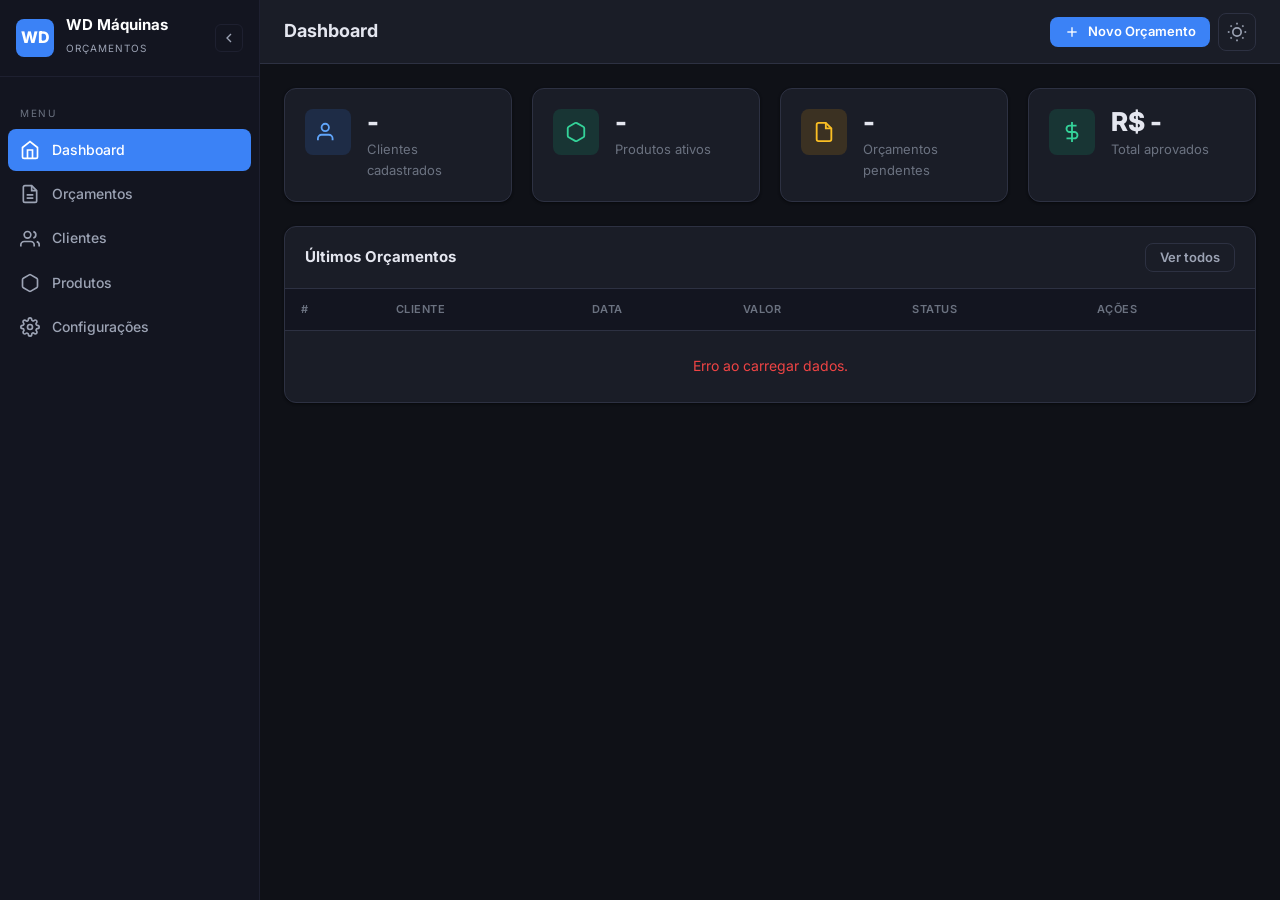
==== index.html @ d7f1d6d6 "Update index.html" ====
<!DOCTYPE html>
<html lang="pt-BR">
<head>
    <meta charset="UTF-8">
    <meta name="viewport" content="width=device-width, initial-scale=1.0">
    <title>WD Máquinas - Sistema de Orçamentos</title>
    <link rel="preconnect" href="https://fonts.googleapis.com">
    <link href="https://fonts.googleapis.com/css2?family=Inter:wght@400;500;600;700;800&display=swap" rel="stylesheet">
    <link rel="stylesheet" href="css/style.css">
</head>
<body>
    <div class="app-layout">
        <!-- Overlay mobile -->
        <div class="sidebar-overlay" id="sidebarOverlay"></div>

        <!-- Sidebar -->
        <aside class="sidebar" id="sidebar">
            <div class="sidebar-header">
                <div class="sidebar-logo">
                    <div class="sidebar-logo-icon">WD</div>
                    <div class="sidebar-logo-text">
                        <h1>WD Máquinas</h1>
                        <span>Orçamentos</span>
                    </div>
                </div>
                <button class="sidebar-toggle" id="sidebarCollapse" title="Recolher menu">
                    <svg viewBox="0 0 24 24" fill="none" stroke="currentColor" stroke-width="2"><polyline points="15 18 9 12 15 6"/></svg>
                </button>
            </div>
            <nav class="sidebar-nav">
                <div class="sidebar-nav-label">Menu</div>
                <a href="index.html" class="sidebar-link active" title="Dashboard">
                    <svg viewBox="0 0 24 24" fill="none" stroke="currentColor" stroke-width="2"><path d="M3 9l9-7 9 7v11a2 2 0 0 1-2 2H5a2 2 0 0 1-2-2z"/><polyline points="9 22 9 12 15 12 15 22"/></svg>
                    <span class="sidebar-link-text">Dashboard</span>
                </a>
                <a href="orcamentos.html" class="sidebar-link" title="Orçamentos">
                    <svg viewBox="0 0 24 24" fill="none" stroke="currentColor" stroke-width="2"><path d="M14 2H6a2 2 0 0 0-2 2v16a2 2 0 0 0 2 2h12a2 2 0 0 0 2-2V8z"/><polyline points="14 2 14 8 20 8"/><line x1="16" y1="13" x2="8" y2="13"/><line x1="16" y1="17" x2="8" y2="17"/></svg>
                    <span class="sidebar-link-text">Orçamentos</span>
                </a>
                <a href="clientes.html" class="sidebar-link" title="Clientes">
                    <svg viewBox="0 0 24 24" fill="none" stroke="currentColor" stroke-width="2"><path d="M17 21v-2a4 4 0 0 0-4-4H5a4 4 0 0 0-4 4v2"/><circle cx="9" cy="7" r="4"/><path d="M23 21v-2a4 4 0 0 0-3-3.87"/><path d="M16 3.13a4 4 0 0 1 0 7.75"/></svg>
                    <span class="sidebar-link-text">Clientes</span>
                </a>
                <a href="produtos.html" class="sidebar-link" title="Produtos">
                    <svg viewBox="0 0 24 24" fill="none" stroke="currentColor" stroke-width="2"><path d="M21 16V8a2 2 0 0 0-1-1.73l-7-4a2 2 0 0 0-2 0l-7 4A2 2 0 0 0 3 8v8a2 2 0 0 0 1 1.73l7 4a2 2 0 0 0 2 0l7-4A2 2 0 0 0 21 16z"/></svg>
                    <span class="sidebar-link-text">Produtos</span>
                </a>
                <a href="configuracoes.html" class="sidebar-link" title="Configurações">
                    <svg viewBox="0 0 24 24" fill="none" stroke="currentColor" stroke-width="2"><circle cx="12" cy="12" r="3"/><path d="M19.4 15a1.65 1.65 0 0 0 .33 1.82l.06.06a2 2 0 0 1 0 2.83 2 2 0 0 1-2.83 0l-.06-.06a1.65 1.65 0 0 0-1.82-.33 1.65 1.65 0 0 0-1 1.51V21a2 2 0 0 1-2 2 2 2 0 0 1-2-2v-.09A1.65 1.65 0 0 0 9 19.4a1.65 1.65 0 0 0-1.82.33l-.06.06a2 2 0 0 1-2.83 0 2 2 0 0 1 0-2.83l.06-.06A1.65 1.65 0 0 0 4.68 15a1.65 1.65 0 0 0-1.51-1H3a2 2 0 0 1-2-2 2 2 0 0 1 2-2h.09A1.65 1.65 0 0 0 4.6 9a1.65 1.65 0 0 0-.33-1.82l-.06-.06a2 2 0 0 1 0-2.83 2 2 0 0 1 2.83 0l.06.06A1.65 1.65 0 0 0 9 4.68a1.65 1.65 0 0 0 1-1.51V3a2 2 0 0 1 2-2 2 2 0 0 1 2 2v.09a1.65 1.65 0 0 0 1 1.51 1.65 1.65 0 0 0 1.82-.33l.06-.06a2 2 0 0 1 2.83 0 2 2 0 0 1 0 2.83l-.06.06a1.65 1.65 0 0 0-.33 1.82V9a1.65 1.65 0 0 0 1.51 1H21a2 2 0 0 1 2 2 2 2 0 0 1-2 2h-.09a1.65 1.65 0 0 0-1.51 1z"/></svg>
                    <span class="sidebar-link-text">Configurações</span>
                </a>
            </nav>
        </aside>

        <!-- Main -->
        <main class="main-content">
            <header class="main-header">
                <div class="header-left">
                    <button class="menu-toggle" id="menuToggle">
                        <svg viewBox="0 0 24 24" fill="none" stroke="currentColor" stroke-width="2"><line x1="3" y1="12" x2="21" y2="12"/><line x1="3" y1="6" x2="21" y2="6"/><line x1="3" y1="18" x2="21" y2="18"/></svg>
                    </button>
                    <h2>Dashboard</h2>
                </div>
                <div class="header-right">
                    <a href="orcamentos.html?novo=1" class="btn btn-primary btn-sm">
                        <svg viewBox="0 0 24 24" fill="none" stroke="currentColor" stroke-width="2"><line x1="12" y1="5" x2="12" y2="19"/><line x1="5" y1="12" x2="19" y2="12"/></svg>
                        Novo Orçamento
                    </a>
                    <button class="theme-toggle" id="themeToggle" onclick="toggleTheme()" title="Alternar Tema">
                        <svg viewBox="0 0 24 24" fill="none" stroke="currentColor" stroke-width="2"><circle cx="12" cy="12" r="5"/></svg>
                    </button>
                </div>
            </header>

            <div class="page-content">
                <!-- Stats Cards -->
                <div class="stats-grid">
                    <div class="stat-card">
                        <div class="stat-icon blue">
                            <svg viewBox="0 0 24 24" fill="none" stroke="currentColor" stroke-width="2"><path d="M17 21v-2a4 4 0 0 0-4-4H5a4 4 0 0 0-4 4v2"/><circle cx="9" cy="7" r="4"/></svg>
                        </div>
                        <div class="stat-info">
                            <h3 id="statClientes">-</h3>
                            <p>Clientes cadastrados</p>
                        </div>
                    </div>
                    <div class="stat-card">
                        <div class="stat-icon green">
                            <svg viewBox="0 0 24 24" fill="none" stroke="currentColor" stroke-width="2"><path d="M21 16V8a2 2 0 0 0-1-1.73l-7-4a2 2 0 0 0-2 0l-7 4A2 2 0 0 0 3 8v8a2 2 0 0 0 1 1.73l7 4a2 2 0 0 0 2 0l7-4A2 2 0 0 0 21 16z"/></svg>
                        </div>
                        <div class="stat-info">
                            <h3 id="statProdutos">-</h3>
                            <p>Produtos ativos</p>
                        </div>
                    </div>
                    <div class="stat-card">
                        <div class="stat-icon yellow">
                            <svg viewBox="0 0 24 24" fill="none" stroke="currentColor" stroke-width="2"><path d="M14 2H6a2 2 0 0 0-2 2v16a2 2 0 0 0 2 2h12a2 2 0 0 0 2-2V8z"/><polyline points="14 2 14 8 20 8"/></svg>
                        </div>
                        <div class="stat-info">
                            <h3 id="statOrcamentos">-</h3>
                            <p>Orçamentos pendentes</p>
                        </div>
                    </div>
                    <div class="stat-card">
                        <div class="stat-icon green">
                            <svg viewBox="0 0 24 24" fill="none" stroke="currentColor" stroke-width="2"><line x1="12" y1="1" x2="12" y2="23"/><path d="M17 5H9.5a3.5 3.5 0 0 0 0 7h5a3.5 3.5 0 0 1 0 7H6"/></svg>
                        </div>
                        <div class="stat-info">
                            <h3 id="statValor">R$ -</h3>
                            <p>Total aprovados</p>
                        </div>
                    </div>
                </div>

                <!-- Últimos orçamentos -->
                <div class="card">
                    <div class="card-header">
                        <h3>Últimos Orçamentos</h3>
                        <a href="orcamentos.html" class="btn btn-outline btn-sm">Ver todos</a>
                    </div>
                    <div class="card-body-no-pad">
                        <div class="table-wrapper">
                            <table class="data-table">
                                <thead>
                                    <tr>
                                        <th>#</th>
                                        <th>Cliente</th>
                                        <th>Data</th>
                                        <th>Valor</th>
                                        <th>Status</th>
                                        <th>Ações</th>
                                    </tr>
                                </thead>
                                <tbody id="tbodyUltimos">
                                    <tr><td colspan="6"><div class="spinner"></div></td></tr>
                                </tbody>
                            </table>
                        </div>
                    </div>
                </div>
            </div>
        </main>
    </div>

    <!-- Toast container -->
    <div class="toast-container" id="toastContainer"></div>

    <script src="js/app.js"></script>
    <script>
        document.addEventListener('DOMContentLoaded', async () => {
            try {
                const dashData = await apiGet('/api/dashboard');
                if (dashData.success) {
                    const d = dashData.data;
                    document.getElementById('statClientes').textContent = d.total_clientes;
                    document.getElementById('statProdutos').textContent = d.total_produtos;
                    document.getElementById('statOrcamentos').textContent = d.orcamentos_pendentes;
                    document.getElementById('statValor').textContent = formatCurrency(d.valor_total_aprovados);
                }
            } catch (e) {
                console.error('Erro ao carregar dashboard:', e);
            }

            try {
                const orcData = await apiGet('/api/orcamentos?limit=10');
                const tbody = document.getElementById('tbodyUltimos');

                if (orcData.success && orcData.data.length > 0) {
                    tbody.innerHTML = orcData.data.map(orc => `
                        <tr>
                            <td><strong>#${orc.numero_orcamento || '-'}</strong></td>
                            <td>${orc.clientes ? escapeHtml(orc.clientes.nome) : '-'}${orc.clientes && orc.clientes.empresa ? ` <span style="color:var(--text-muted)">- ${escapeHtml(orc.clientes.empresa)}</span>` : ''}</td>
                            <td>${formatDate(orc.data_emissao)}</td>
                            <td><strong>${formatCurrency(orc.valor_total)}</strong></td>
                            <td><span class="badge badge-${orc.status}">${capitalizeFirst(orc.status)}</span></td>
                            <td>
                                <a href="preview.html?id=${orc.id}" class="btn-icon view" title="Visualizar">
                                    <svg width="18" height="18" viewBox="0 0 24 24" fill="none" stroke="currentColor" stroke-width="2"><path d="M1 12s4-8 11-8 11 8 11 8-4 8-11 8-11-8-11-8z"/><circle cx="12" cy="12" r="3"/></svg>
                                </a>
                            </td>
                        </tr>
                    `).join('');
                } else {
                    tbody.innerHTML = `
                        <tr><td colspan="6">
                            <div class="empty-state">
                                <svg viewBox="0 0 24 24" fill="none" stroke="currentColor" stroke-width="1.5"><path d="M14 2H6a2 2 0 0 0-2 2v16a2 2 0 0 0 2 2h12a2 2 0 0 0 2-2V8z"/><polyline points="14 2 14 8 20 8"/></svg>
                                <h4>Nenhum orçamento ainda</h4>
                                <p>Crie seu primeiro orçamento para começar</p>
                                <a href="orcamentos.html?novo=1" class="btn btn-primary btn-sm">Criar Orçamento</a>
                            </div>
                        </td></tr>`;
                }
            } catch (e) {
                console.error('Erro ao carregar orçamentos:', e);
                document.getElementById('tbodyUltimos').innerHTML = `<tr><td colspan="6" style="text-align:center;padding:24px;color:var(--danger)">Erro ao carregar dados.</td></tr>`;
            }
        });
    </script>
</body>
</html>
---- css/style.css ----
/* ============================================================
   Sistema de Orçamentos WD Máquinas
   CSS Completo - Dark Mode + Sidebar Recolhível + Responsivo
   ============================================================ */

/* ============================================================
   CSS Variables - LIGHT THEME
   ============================================================ */
:root {
    --primary: #3b82f6;
    --primary-dark: #2563eb;
    --primary-light: #1e3a5f;
    --secondary: #f59e0b;
    --secondary-dark: #d97706;
    --success: #10b981;
    --success-light: #065f46;
    --danger: #ef4444;
    --danger-light: #7f1d1d;
    --warning: #f59e0b;
    --warning-light: #78350f;
    --info: #3b82f6;
    --info-light: #1e3a5f;

    /* Backgrounds & Surfaces */
    --bg-body: #0f1117;
    --bg-surface: #1a1d27;
    --bg-surface-hover: #22252f;
    --bg-elevated: #242731;
    --bg-input: #1a1d27;

    /* Borders */
    --border-color: #2d3142;
    --border-light: #363a4e;

    /* Text */
    --text-primary: #e4e6ef;
    --text-secondary: #9ca3b4;
    --text-muted: #6b7280;
    --text-inverse: #0f1117;

    /* Sidebar */
    --sidebar-bg: #131520;
    --sidebar-border: #1e2030;
    --sidebar-text: #9ca3b4;
    --sidebar-text-hover: #e4e6ef;
    --sidebar-active-bg: var(--primary);
    --sidebar-active-text: #ffffff;

    /* Header */
    --header-bg: #1a1d27;
    --header-border: #2d3142;

    /* Cards */
    --card-bg: #1a1d27;
    --card-shadow: 0 1px 3px rgba(0,0,0,0.3), 0 1px 2px rgba(0,0,0,0.2);
    --card-shadow-hover: 0 4px 12px rgba(0,0,0,0.4);

    /* Badge backgrounds (dark mode) */
    --badge-pendente-bg: rgba(245,158,11,0.15);
    --badge-pendente-text: #fbbf24;
    --badge-aprovado-bg: rgba(16,185,129,0.15);
    --badge-aprovado-text: #34d399;
    --badge-recusado-bg: rgba(239,68,68,0.15);
    --badge-recusado-text: #f87171;
    --badge-expirado-bg: rgba(107,114,128,0.15);
    --badge-expirado-text: #9ca3af;

    /* Stat icons */
    --stat-blue-bg: rgba(59,130,246,0.15);
    --stat-blue-text: #60a5fa;
    --stat-green-bg: rgba(16,185,129,0.15);
    --stat-green-text: #34d399;
    --stat-yellow-bg: rgba(245,158,11,0.15);
    --stat-yellow-text: #fbbf24;
    --stat-red-bg: rgba(239,68,68,0.15);
    --stat-red-text: #f87171;

    /* Toast */
    --toast-shadow: 0 10px 25px rgba(0,0,0,0.5);

    /* Modal */
    --modal-overlay: rgba(0,0,0,0.7);
    --modal-bg: #1a1d27;

    /* Table */
    --table-header-bg: #131520;
    --table-row-hover: #22252f;
    --table-border: #2d3142;

    /* Misc */
    --white: #ffffff;
    --radius: 8px;
    --radius-lg: 12px;
    --sidebar-width: 260px;
    --sidebar-collapsed-width: 72px;
    --header-height: 64px;
    --transition: all 0.25s ease;
    --transition-sidebar: all 0.3s cubic-bezier(0.4, 0, 0.2, 1);
}

/* ============================================================
   LIGHT THEME
   ============================================================ */
[data-theme="light"] {
    --bg-body: #f3f4f6;
    --bg-surface: #ffffff;
    --bg-surface-hover: #f9fafb;
    --bg-elevated: #ffffff;
    --bg-input: #ffffff;

    --border-color: #e5e7eb;
    --border-light: #f3f4f6;

    --text-primary: #111827;
    --text-secondary: #4b5563;
    --text-muted: #9ca3af;
    --text-inverse: #ffffff;

    --sidebar-bg: #111827;
    --sidebar-border: rgba(255,255,255,0.1);
    --sidebar-text: #9ca3af;
    --sidebar-text-hover: #ffffff;

    --header-bg: #ffffff;
    --header-border: #e5e7eb;

    --card-bg: #ffffff;
    --card-shadow: 0 1px 3px rgba(0,0,0,0.1), 0 1px 2px rgba(0,0,0,0.06);
    --card-shadow-hover: 0 4px 6px rgba(0,0,0,0.1);

    --badge-pendente-bg: #fef3c7;
    --badge-pendente-text: #d97706;
    --badge-aprovado-bg: #d1fae5;
    --badge-aprovado-text: #059669;
    --badge-recusado-bg: #fee2e2;
    --badge-recusado-text: #dc2626;
    --badge-expirado-bg: #e5e7eb;
    --badge-expirado-text: #4b5563;

    --stat-blue-bg: #dbeafe;
    --stat-blue-text: #3b82f6;
    --stat-green-bg: #d1fae5;
    --stat-green-text: #10b981;
    --stat-yellow-bg: #fef3c7;
    --stat-yellow-text: #f59e0b;
    --stat-red-bg: #fee2e2;
    --stat-red-text: #ef4444;

    --toast-shadow: 0 10px 15px rgba(0,0,0,0.1);
    --modal-overlay: rgba(0,0,0,0.5);
    --modal-bg: #ffffff;

    --table-header-bg: #f9fafb;
    --table-row-hover: #f9fafb;
    --table-border: #e5e7eb;
}

/* ============================================================
   Reset & Base
   ============================================================ */
*, *::before, *::after {
    margin: 0;
    padding: 0;
    box-sizing: border-box;
}

html {
    font-size: 16px;
    scroll-behavior: smooth;
}

body {
    font-family: 'Inter', -apple-system, BlinkMacSystemFont, 'Segoe UI', Roboto, sans-serif;
    background: var(--bg-body);
    color: var(--text-primary);
    line-height: 1.6;
    min-height: 100vh;
}

a { text-decoration: none; color: inherit; }
img { max-width: 100%; height: auto; }

/* ============================================================
   Layout: Sidebar + Main
   ============================================================ */
.app-layout {
    display: flex;
    min-height: 100vh;
}

/* ============================================================
   Sidebar - Collapsible
   ============================================================ */
.sidebar {
    width: var(--sidebar-width);
    background: var(--sidebar-bg);
    color: var(--white);
    position: fixed;
    top: 0;
    left: 0;
    bottom: 0;
    z-index: 100;
    display: flex;
    flex-direction: column;
    transition: var(--transition-sidebar);
    overflow: hidden;
    border-right: 1px solid var(--sidebar-border);
}

/* Sidebar Collapsed */
.sidebar.collapsed {
    width: var(--sidebar-collapsed-width);
}

.sidebar-header {
    padding: 16px;
    border-bottom: 1px solid var(--sidebar-border);
    display: flex;
    align-items: center;
    justify-content: space-between;
    min-height: 64px;
}

.sidebar-logo {
    display: flex;
    align-items: center;
    gap: 12px;
    overflow: hidden;
    flex: 1;
    min-width: 0;
}

.sidebar-logo-icon {
    width: 38px;
    height: 38px;
    background: var(--primary);
    border-radius: var(--radius);
    display: flex;
    align-items: center;
    justify-content: center;
    font-weight: 800;
    font-size: 16px;
    color: var(--white);
    flex-shrink: 0;
}

.sidebar-logo-text {
    overflow: hidden;
    white-space: nowrap;
    transition: var(--transition-sidebar);
}

.sidebar.collapsed .sidebar-logo-text {
    width: 0;
    opacity: 0;
}

.sidebar-logo-text h1 {
    font-size: 15px;
    font-weight: 700;
    line-height: 1.2;
    color: var(--white);
}

.sidebar-logo-text span {
    font-size: 10px;
    color: var(--sidebar-text);
    text-transform: uppercase;
    letter-spacing: 1px;
}

/* Sidebar Toggle Button */
.sidebar-toggle {
    width: 28px;
    height: 28px;
    border-radius: 6px;
    border: 1px solid var(--sidebar-border);
    background: transparent;
    color: var(--sidebar-text);
    cursor: pointer;
    display: flex;
    align-items: center;
    justify-content: center;
    transition: var(--transition);
    flex-shrink: 0;
}

.sidebar-toggle:hover {
    background: rgba(255,255,255,0.1);
    color: var(--white);
}

.sidebar-toggle svg {
    width: 16px;
    height: 16px;
    transition: transform 0.3s ease;
}

.sidebar.collapsed .sidebar-toggle svg {
    transform: rotate(180deg);
}

.sidebar-nav {
    flex: 1;
    padding: 12px 8px;
    overflow-y: auto;
    overflow-x: hidden;
}

.sidebar-nav-label {
    font-size: 10px;
    text-transform: uppercase;
    letter-spacing: 1.5px;
    color: var(--text-muted);
    padding: 8px 12px;
    margin-top: 8px;
    white-space: nowrap;
    overflow: hidden;
    transition: var(--transition-sidebar);
}

.sidebar.collapsed .sidebar-nav-label {
    opacity: 0;
    height: 0;
    padding: 0;
    margin: 0;
}

.sidebar-link {
    display: flex;
    align-items: center;
    gap: 12px;
    padding: 10px 12px;
    border-radius: var(--radius);
    color: var(--sidebar-text);
    font-size: 14px;
    font-weight: 500;
    transition: var(--transition);
    cursor: pointer;
    margin-bottom: 2px;
    white-space: nowrap;
    overflow: hidden;
    position: relative;
}

.sidebar-link:hover {
    background: rgba(255,255,255,0.08);
    color: var(--sidebar-text-hover);
}

.sidebar-link.active {
    background: var(--sidebar-active-bg);
    color: var(--sidebar-active-text);
}

.sidebar-link svg {
    width: 20px;
    height: 20px;
    flex-shrink: 0;
}

.sidebar-link-text {
    transition: var(--transition-sidebar);
    overflow: hidden;
}

.sidebar.collapsed .sidebar-link-text {
    width: 0;
    opacity: 0;
}

.sidebar.collapsed .sidebar-link {
    justify-content: center;
    padding: 10px;
}

/* Tooltip on collapsed sidebar */
.sidebar.collapsed .sidebar-link[title]:hover::after {
    content: attr(title);
    position: absolute;
    left: calc(var(--sidebar-collapsed-width) + 8px);
    top: 50%;
    transform: translateY(-50%);
    background: var(--bg-elevated);
    color: var(--text-primary);
    padding: 6px 12px;
    border-radius: 6px;
    font-size: 13px;
    white-space: nowrap;
    box-shadow: 0 4px 12px rgba(0,0,0,0.3);
    z-index: 200;
    border: 1px solid var(--border-color);
}

/* ============================================================
   Main Content
   ============================================================ */
.main-content {
    flex: 1;
    margin-left: var(--sidebar-width);
    min-height: 100vh;
    display: flex;
    flex-direction: column;
    transition: var(--transition-sidebar);
}

.sidebar.collapsed ~ .main-content,
body.sidebar-collapsed .main-content {
    margin-left: var(--sidebar-collapsed-width);
}

/* ============================================================
   Header
   ============================================================ */
.main-header {
    height: var(--header-height);
    background: var(--header-bg);
    border-bottom: 1px solid var(--header-border);
    display: flex;
    align-items: center;
    justify-content: space-between;
    padding: 0 24px;
    position: sticky;
    top: 0;
    z-index: 50;
}

.header-left {
    display: flex;
    align-items: center;
    gap: 16px;
}

.header-left h2 {
    font-size: 18px;
    font-weight: 700;
    color: var(--text-primary);
}

.header-right {
    display: flex;
    align-items: center;
    gap: 8px;
}

/* Theme Toggle */
.theme-toggle {
    width: 38px;
    height: 38px;
    border-radius: var(--radius);
    border: 1px solid var(--border-color);
    background: transparent;
    color: var(--text-secondary);
    cursor: pointer;
    display: flex;
    align-items: center;
    justify-content: center;
    transition: var(--transition);
}

.theme-toggle:hover {
    background: var(--bg-surface-hover);
    color: var(--text-primary);
}

.theme-toggle svg {
    width: 20px;
    height: 20px;
}

/* Mobile menu toggle */
.menu-toggle {
    display: none;
    background: none;
    border: none;
    color: var(--text-secondary);
    cursor: pointer;
    padding: 8px;
    border-radius: var(--radius);
}

.menu-toggle:hover { background: var(--bg-surface-hover); }
.menu-toggle svg { width: 24px; height: 24px; }

/* ============================================================
   Page Content
   ============================================================ */
.page-content {
    flex: 1;
    padding: 24px;
}

/* ============================================================
   Stats / Dashboard Cards
   ============================================================ */
.stats-grid {
    display: grid;
    grid-template-columns: repeat(auto-fit, minmax(220px, 1fr));
    gap: 20px;
    margin-bottom: 24px;
}

.stat-card {
    background: var(--card-bg);
    border-radius: var(--radius-lg);
    padding: 20px;
    box-shadow: var(--card-shadow);
    display: flex;
    align-items: flex-start;
    gap: 16px;
    transition: var(--transition);
    border: 1px solid var(--border-color);
}

.stat-card:hover {
    box-shadow: var(--card-shadow-hover);
    transform: translateY(-2px);
}

.stat-icon {
    width: 46px;
    height: 46px;
    border-radius: var(--radius);
    display: flex;
    align-items: center;
    justify-content: center;
    flex-shrink: 0;
}

.stat-icon svg { width: 22px; height: 22px; }

.stat-icon.blue { background: var(--stat-blue-bg); color: var(--stat-blue-text); }
.stat-icon.green { background: var(--stat-green-bg); color: var(--stat-green-text); }
.stat-icon.yellow { background: var(--stat-yellow-bg); color: var(--stat-yellow-text); }
.stat-icon.red { background: var(--stat-red-bg); color: var(--stat-red-text); }

.stat-info h3 {
    font-size: 26px;
    font-weight: 800;
    color: var(--text-primary);
    line-height: 1;
}

.stat-info p {
    font-size: 13px;
    color: var(--text-muted);
    margin-top: 4px;
}

/* ============================================================
   Card Component
   ============================================================ */
.card {
    background: var(--card-bg);
    border-radius: var(--radius-lg);
    box-shadow: var(--card-shadow);
    overflow: hidden;
    border: 1px solid var(--border-color);
}

.card-header {
    padding: 16px 20px;
    border-bottom: 1px solid var(--border-color);
    display: flex;
    align-items: center;
    justify-content: space-between;
    flex-wrap: wrap;
    gap: 12px;
}

.card-header h3 {
    font-size: 15px;
    font-weight: 700;
    color: var(--text-primary);
}

.card-body { padding: 20px; }
.card-body-no-pad { padding: 0; }

/* ============================================================
   Actions Bar
   ============================================================ */
.actions-bar {
    display: flex;
    align-items: center;
    justify-content: space-between;
    flex-wrap: wrap;
    gap: 12px;
    margin-bottom: 20px;
}

.search-box {
    position: relative;
    flex: 1;
    max-width: 400px;
}

.search-box input {
    width: 100%;
    padding: 10px 16px 10px 42px;
    border: 1px solid var(--border-color);
    border-radius: var(--radius);
    font-size: 14px;
    background: var(--bg-input);
    color: var(--text-primary);
    transition: var(--transition);
}

.search-box input:focus {
    outline: none;
    border-color: var(--primary);
    box-shadow: 0 0 0 3px rgba(59,130,246,0.2);
}

.search-box input::placeholder { color: var(--text-muted); }

.search-box svg {
    position: absolute;
    left: 14px;
    top: 50%;
    transform: translateY(-50%);
    width: 18px;
    height: 18px;
    color: var(--text-muted);
}

/* ============================================================
   Table
   ============================================================ */
.table-wrapper { overflow-x: auto; }

.data-table {
    width: 100%;
    border-collapse: collapse;
    font-size: 14px;
}

.data-table thead { background: var(--table-header-bg); }

.data-table th {
    padding: 12px 16px;
    text-align: left;
    font-weight: 600;
    font-size: 11px;
    text-transform: uppercase;
    letter-spacing: 0.5px;
    color: var(--text-muted);
    border-bottom: 1px solid var(--border-color);
    white-space: nowrap;
}

.data-table td {
    padding: 12px 16px;
    border-bottom: 1px solid var(--border-color);
    color: var(--text-secondary);
}

.data-table tbody tr { transition: var(--transition); }
.data-table tbody tr:hover { background: var(--table-row-hover); }
.data-table tbody tr:last-child td { border-bottom: none; }

/* ============================================================
   Buttons
   ============================================================ */
.btn {
    display: inline-flex;
    align-items: center;
    justify-content: center;
    gap: 8px;
    padding: 10px 20px;
    font-size: 14px;
    font-weight: 600;
    border: none;
    border-radius: var(--radius);
    cursor: pointer;
    transition: var(--transition);
    text-decoration: none;
    line-height: 1;
    white-space: nowrap;
}

.btn svg { width: 18px; height: 18px; }

.btn-primary { background: var(--primary); color: var(--white); }
.btn-primary:hover { background: var(--primary-dark); }

.btn-success { background: var(--success); color: var(--white); }
.btn-success:hover { background: #059669; }

.btn-danger { background: var(--danger); color: var(--white); }
.btn-danger:hover { background: #dc2626; }

.btn-warning { background: var(--warning); color: #000; }
.btn-warning:hover { background: #d97706; }

.btn-secondary {
    background: var(--bg-surface-hover);
    color: var(--text-secondary);
    border: 1px solid var(--border-color);
}
.btn-secondary:hover {
    background: var(--border-color);
    color: var(--text-primary);
}

.btn-outline {
    background: transparent;
    border: 1px solid var(--border-color);
    color: var(--text-secondary);
}
.btn-outline:hover {
    background: var(--bg-surface-hover);
    color: var(--text-primary);
}

.btn-sm { padding: 7px 14px; font-size: 13px; }
.btn-sm svg { width: 16px; height: 16px; }

.btn-icon {
    padding: 8px;
    border-radius: var(--radius);
    background: transparent;
    border: none;
    cursor: pointer;
    color: var(--text-muted);
    transition: var(--transition);
    display: inline-flex;
    align-items: center;
    justify-content: center;
}

.btn-icon:hover {
    background: var(--bg-surface-hover);
    color: var(--text-primary);
}

.btn-icon.edit:hover { color: var(--info); }
.btn-icon.delete:hover { color: var(--danger); }
.btn-icon.view:hover { color: var(--success); }

/* ============================================================
   Badges
   ============================================================ */
.badge {
    display: inline-flex;
    align-items: center;
    padding: 4px 10px;
    font-size: 12px;
    font-weight: 600;
    border-radius: 20px;
}

.badge-pendente { background: var(--badge-pendente-bg); color: var(--badge-pendente-text); }
.badge-aprovado { background: var(--badge-aprovado-bg); color: var(--badge-aprovado-text); }
.badge-recusado { background: var(--badge-recusado-bg); color: var(--badge-recusado-text); }
.badge-expirado { background: var(--badge-expirado-bg); color: var(--badge-expirado-text); }

/* ============================================================
   Forms
   ============================================================ */
.form-grid {
    display: grid;
    grid-template-columns: repeat(auto-fit, minmax(260px, 1fr));
    gap: 16px;
}

.form-group {
    display: flex;
    flex-direction: column;
    gap: 6px;
}

.form-group.full-width { grid-column: 1 / -1; }

.form-group label {
    font-size: 13px;
    font-weight: 600;
    color: var(--text-secondary);
}

.form-group label .required { color: var(--danger); margin-left: 2px; }

.form-group input,
.form-group select,
.form-group textarea {
    padding: 10px 14px;
    border: 1px solid var(--border-color);
    border-radius: var(--radius);
    font-size: 14px;
    font-family: inherit;
    background: var(--bg-input);
    color: var(--text-primary);
    transition: var(--transition);
}

.form-group input:focus,
.form-group select:focus,
.form-group textarea:focus {
    outline: none;
    border-color: var(--primary);
    box-shadow: 0 0 0 3px rgba(59,130,246,0.2);
}

.form-group input::placeholder,
.form-group textarea::placeholder { color: var(--text-muted); }

.form-group textarea { resize: vertical; min-height: 80px; }

.form-group input:disabled,
.form-group select:disabled {
    background: var(--bg-body);
    cursor: not-allowed;
    opacity: 0.6;
}

.form-group select option {
    background: var(--bg-surface);
    color: var(--text-primary);
}

.form-actions {
    display: flex;
    align-items: center;
    justify-content: flex-end;
    gap: 12px;
    margin-top: 20px;
    padding-top: 20px;
    border-top: 1px solid var(--border-color);
}

/* Image upload preview */
.img-upload-area {
    border: 2px dashed var(--border-color);
    border-radius: var(--radius);
    padding: 24px;
    text-align: center;
    cursor: pointer;
    transition: var(--transition);
    position: relative;
    overflow: hidden;
}

.img-upload-area:hover {
    border-color: var(--primary);
    background: var(--bg-surface-hover);
}

.img-upload-area img {
    max-width: 100%;
    max-height: 200px;
    object-fit: contain;
    border-radius: var(--radius);
}

.img-upload-area .upload-placeholder {
    color: var(--text-muted);
    font-size: 14px;
}

.img-upload-area .upload-placeholder svg {
    width: 40px;
    height: 40px;
    margin-bottom: 8px;
    color: var(--text-muted);
}

.img-upload-area input[type="file"] {
    position: absolute;
    top: 0;
    left: 0;
    width: 100%;
    height: 100%;
    opacity: 0;
    cursor: pointer;
}

/* ============================================================
   Modal
   ============================================================ */
.modal-overlay {
    position: fixed;
    top: 0;
    left: 0;
    right: 0;
    bottom: 0;
    background: var(--modal-overlay);
    z-index: 200;
    display: flex;
    align-items: center;
    justify-content: center;
    padding: 24px;
    opacity: 0;
    visibility: hidden;
    transition: all 0.3s ease;
}

.modal-overlay.active {
    opacity: 1;
    visibility: visible;
}

.modal {
    background: var(--modal-bg);
    border-radius: var(--radius-lg);
    width: 100%;
    max-width: 640px;
    max-height: 90vh;
    overflow-y: auto;
    box-shadow: 0 20px 40px rgba(0,0,0,0.5);
    transform: scale(0.95) translateY(20px);
    transition: all 0.3s ease;
    border: 1px solid var(--border-color);
}

.modal-overlay.active .modal {
    transform: scale(1) translateY(0);
}

.modal-header {
    padding: 16px 20px;
    border-bottom: 1px solid var(--border-color);
    display: flex;
    align-items: center;
    justify-content: space-between;
}

.modal-header h3 {
    font-size: 17px;
    font-weight: 700;
    color: var(--text-primary);
}

.modal-close {
    width: 34px;
    height: 34px;
    border-radius: var(--radius);
    border: none;
    background: transparent;
    cursor: pointer;
    display: flex;
    align-items: center;
    justify-content: center;
    color: var(--text-muted);
    transition: var(--transition);
}

.modal-close:hover {
    background: var(--bg-surface-hover);
    color: var(--text-primary);
}

.modal-close svg { width: 20px; height: 20px; }

.modal-body { padding: 20px; }

.modal-footer {
    padding: 14px 20px;
    border-top: 1px solid var(--border-color);
    display: flex;
    justify-content: flex-end;
    gap: 12px;
}

/* ============================================================
   Toast
   ============================================================ */
.toast-container {
    position: fixed;
    top: 24px;
    right: 24px;
    z-index: 999;
    display: flex;
    flex-direction: column;
    gap: 10px;
}

.toast {
    display: flex;
    align-items: center;
    gap: 12px;
    padding: 14px 18px;
    border-radius: var(--radius);
    color: var(--white);
    font-size: 14px;
    font-weight: 500;
    box-shadow: var(--toast-shadow);
    min-width: 280px;
    max-width: 400px;
    animation: slideIn 0.3s ease;
}

.toast.success { background: var(--success); }
.toast.error { background: var(--danger); }
.toast.warning { background: var(--warning); color: #000; }
.toast.info { background: var(--info); }

.toast svg { width: 20px; height: 20px; flex-shrink: 0; }

.toast-close {
    margin-left: auto;
    background: none;
    border: none;
    color: rgba(255,255,255,0.8);
    cursor: pointer;
    padding: 4px;
}

@keyframes slideIn {
    from { transform: translateX(100%); opacity: 0; }
    to { transform: translateX(0); opacity: 1; }
}

@keyframes slideOut {
    from { transform: translateX(0); opacity: 1; }
    to { transform: translateX(100%); opacity: 0; }
}

/* ============================================================
   Empty State
   ============================================================ */
.empty-state {
    text-align: center;
    padding: 48px 24px;
}

.empty-state svg {
    width: 56px;
    height: 56px;
    color: var(--text-muted);
    margin-bottom: 16px;
    opacity: 0.5;
}

.empty-state h4 {
    font-size: 15px;
    color: var(--text-secondary);
    margin-bottom: 8px;
}

.empty-state p {
    font-size: 13px;
    color: var(--text-muted);
    margin-bottom: 20px;
}

/* ============================================================
   Spinner
   ============================================================ */
.spinner {
    width: 36px;
    height: 36px;
    border: 3px solid var(--border-color);
    border-top-color: var(--primary);
    border-radius: 50%;
    animation: spin 0.7s linear infinite;
    margin: 32px auto;
}

@keyframes spin { to { transform: rotate(360deg); } }

/* ============================================================
   Preview (Orçamento) - Always light bg for printing
   ============================================================ */
.preview-page {
    background: #ffffff;
    max-width: 900px;
    margin: 24px auto;
    box-shadow: 0 4px 24px rgba(0,0,0,0.3);
    border-radius: var(--radius-lg);
    overflow: hidden;
}

.preview-actions {
    display: flex;
    align-items: center;
    justify-content: center;
    gap: 12px;
    padding: 16px;
    background: var(--bg-surface);
    border-bottom: 1px solid var(--border-color);
    flex-wrap: wrap;
}

.preview-content {
    padding: 48px;
    color: #1f2937;
    background: #ffffff;
}

.orc-header {
    display: flex;
    justify-content: space-between;
    align-items: flex-start;
    margin-bottom: 36px;
    padding-bottom: 20px;
    border-bottom: 3px solid #3b82f6;
}

.orc-empresa-logo {
    max-height: 60px;
    margin-bottom: 8px;
}

.orc-empresa h2 {
    font-size: 26px;
    font-weight: 800;
    color: #3b82f6;
    margin-bottom: 6px;
}

.orc-empresa p {
    font-size: 12px;
    color: #6b7280;
    line-height: 1.6;
}

.orc-meta { text-align: right; }

.orc-meta h3 {
    font-size: 22px;
    font-weight: 800;
    color: #111827;
    margin-bottom: 4px;
}

.orc-meta .orc-numero {
    font-size: 14px;
    color: #3b82f6;
    font-weight: 700;
    margin-bottom: 10px;
}

.orc-meta-row {
    font-size: 13px;
    color: #6b7280;
    margin-bottom: 3px;
}

.orc-meta-row strong { color: #374151; }

.orc-cliente-section {
    background: #f9fafb;
    padding: 18px 20px;
    border-radius: var(--radius);
    margin-bottom: 28px;
    border: 1px solid #e5e7eb;
}

.orc-cliente-section h4 {
    font-size: 11px;
    text-transform: uppercase;
    letter-spacing: 1px;
    color: #9ca3af;
    margin-bottom: 8px;
}

.orc-cliente-section .nome {
    font-size: 17px;
    font-weight: 700;
    color: #111827;
}

.orc-cliente-section .info {
    font-size: 13px;
    color: #6b7280;
    margin-top: 3px;
}

.orc-tabela {
    width: 100%;
    border-collapse: collapse;
    margin-bottom: 20px;
}

.orc-tabela thead { background: #3b82f6; color: #ffffff; }

.orc-tabela th {
    padding: 10px 14px;
    font-size: 11px;
    text-transform: uppercase;
    letter-spacing: 0.5px;
    font-weight: 600;
    text-align: left;
}

.orc-tabela th:last-child, .orc-tabela td:last-child { text-align: right; }
.orc-tabela th:nth-child(3), .orc-tabela td:nth-child(3) { text-align: center; }
.orc-tabela th:nth-child(4), .orc-tabela td:nth-child(4) { text-align: right; }

.orc-tabela td {
    padding: 12px 14px;
    font-size: 13px;
    border-bottom: 1px solid #e5e7eb;
    color: #374151;
}

.orc-tabela .nome-produto { font-weight: 600; color: #111827; }

.orc-total-row {
    display: flex;
    justify-content: flex-end;
    margin-bottom: 28px;
}

.orc-total-box {
    background: #3b82f6;
    color: #ffffff;
    padding: 14px 28px;
    border-radius: var(--radius);
    text-align: right;
}

.orc-total-box span { font-size: 12px; display: block; opacity: 0.8; }
.orc-total-box strong { font-size: 26px; font-weight: 800; }

.orc-info-grid {
    display: grid;
    grid-template-columns: repeat(3, 1fr);
    gap: 16px;
    margin-bottom: 28px;
}

.orc-info-box {
    border: 1px solid #e5e7eb;
    border-radius: var(--radius);
    padding: 14px;
}

.orc-info-box h5 {
    font-size: 10px;
    text-transform: uppercase;
    letter-spacing: 1px;
    color: #9ca3af;
    margin-bottom: 6px;
}

.orc-info-box p { font-size: 13px; color: #374151; line-height: 1.5; }

.orc-specs { margin-bottom: 28px; }

.orc-specs h4 {
    font-size: 15px;
    font-weight: 700;
    color: #111827;
    margin-bottom: 10px;
    padding-bottom: 6px;
    border-bottom: 2px solid #dbeafe;
}

.orc-specs p {
    font-size: 13px;
    color: #6b7280;
    line-height: 1.8;
    margin-bottom: 6px;
}

.orc-dimensoes {
    display: grid;
    grid-template-columns: repeat(4, 1fr);
    gap: 10px;
    margin-bottom: 28px;
}

.orc-dim-item {
    background: #f9fafb;
    padding: 14px;
    border-radius: var(--radius);
    text-align: center;
    border: 1px solid #e5e7eb;
}

.orc-dim-item .dim-label {
    font-size: 10px;
    text-transform: uppercase;
    color: #9ca3af;
    letter-spacing: 0.5px;
}

.orc-dim-item .dim-value {
    font-size: 20px;
    font-weight: 800;
    color: #3b82f6;
    margin-top: 2px;
}

.orc-dim-item .dim-unit { font-size: 11px; color: #9ca3af; }

.orc-produto-imagem { text-align: center; margin-bottom: 20px; }

.orc-produto-imagem img {
    max-width: 100%;
    max-height: 280px;
    object-fit: contain;
    border-radius: var(--radius);
    border: 1px solid #e5e7eb;
}

.orc-footer {
    border-top: 2px solid #e5e7eb;
    padding-top: 20px;
    text-align: center;
}

.orc-footer p { font-size: 11px; color: #9ca3af; }

/* ============================================================
   Item Rows (Orçamento Form)
   ============================================================ */
.item-row {
    display: grid;
    grid-template-columns: 1fr 100px auto;
    gap: 12px;
    align-items: end;
    padding: 12px;
    background: var(--bg-surface-hover);
    border-radius: var(--radius);
    margin-bottom: 8px;
    border: 1px solid var(--border-color);
}

.item-row .form-group { margin-bottom: 0; }

.item-info { font-size: 13px; color: var(--text-muted); margin-top: 2px; }
.item-valor { font-weight: 700; color: var(--primary); }

.add-item-btn {
    display: flex;
    align-items: center;
    justify-content: center;
    gap: 8px;
    width: 100%;
    padding: 12px;
    border: 2px dashed var(--border-color);
    border-radius: var(--radius);
    background: transparent;
    color: var(--text-muted);
    font-size: 14px;
    font-weight: 600;
    cursor: pointer;
    transition: var(--transition);
    margin-top: 8px;
}

.add-item-btn:hover {
    border-color: var(--primary);
    color: var(--primary);
    background: rgba(59,130,246,0.05);
}

/* ============================================================
   Confirm Dialog
   ============================================================ */
.confirm-dialog { text-align: center; padding: 12px 0; }

.confirm-dialog svg {
    width: 52px;
    height: 52px;
    color: var(--danger);
    margin-bottom: 16px;
}

.confirm-dialog h4 {
    font-size: 17px;
    font-weight: 700;
    margin-bottom: 8px;
    color: var(--text-primary);
}

.confirm-dialog p { font-size: 14px; color: var(--text-muted); }

/* ============================================================
   Config Page
   ============================================================ */
.config-section {
    margin-bottom: 28px;
}

.config-section h4 {
    font-size: 15px;
    font-weight: 700;
    color: var(--text-primary);
    margin-bottom: 16px;
    padding-bottom: 8px;
    border-bottom: 1px solid var(--border-color);
}

.logo-preview {
    width: 120px;
    height: 120px;
    border: 2px dashed var(--border-color);
    border-radius: var(--radius);
    display: flex;
    align-items: center;
    justify-content: center;
    overflow: hidden;
    cursor: pointer;
    transition: var(--transition);
    position: relative;
    background: var(--bg-surface-hover);
}

.logo-preview:hover { border-color: var(--primary); }

.logo-preview img {
    max-width: 100%;
    max-height: 100%;
    object-fit: contain;
}

.logo-preview input[type="file"] {
    position: absolute;
    top: 0; left: 0;
    width: 100%; height: 100%;
    opacity: 0;
    cursor: pointer;
}

/* ============================================================
   Responsive
   ============================================================ */
@media (max-width: 1024px) {
    .orc-info-grid { grid-template-columns: 1fr; }
    .orc-dimensoes { grid-template-columns: repeat(2, 1fr); }
}

@media (max-width: 768px) {
    .sidebar {
        transform: translateX(-100%);
        z-index: 110;
    }
    .sidebar.open { transform: translateX(0); }
    .sidebar.collapsed { width: var(--sidebar-width); }

    .sidebar-overlay {
        position: fixed;
        top: 0; left: 0; right: 0; bottom: 0;
        background: rgba(0,0,0,0.6);
        z-index: 105;
        display: none;
    }
    .sidebar-overlay.active { display: block; }

    .main-content { margin-left: 0 !important; }
    .menu-toggle { display: flex; }
    .sidebar-toggle { display: none; }

    .main-header { padding: 0 16px; }
    .page-content { padding: 16px; }

    .orc-header { flex-direction: column; gap: 16px; }
    .orc-meta { text-align: left; }
    .preview-content { padding: 20px; }
    .orc-dimensoes { grid-template-columns: repeat(2, 1fr); }
    .stats-grid { grid-template-columns: 1fr; }
    .item-row { grid-template-columns: 1fr; }
    .form-grid { grid-template-columns: 1fr; }
    .actions-bar { flex-direction: column; align-items: stretch; }
    .search-box { max-width: none; }
    .preview-actions { gap: 8px; }
    .preview-actions .btn-sm { padding: 6px 10px; font-size: 12px; }
}

@media (max-width: 480px) {
    .orc-total-box strong { font-size: 20px; }
    .orc-dimensoes { grid-template-columns: 1fr 1fr; }
}

/* ============================================================
   Print Styles
   ============================================================ */
@media print {
    body { background: white !important; }

    .sidebar, .main-header, .preview-actions,
    .sidebar-overlay, .toast-container {
        display: none !important;
    }

    .main-content { margin-left: 0 !important; }

    .preview-page {
        box-shadow: none;
        margin: 0;
        border-radius: 0;
    }

    .preview-content { padding: 20px; }

    .orc-total-box, .orc-tabela thead {
        -webkit-print-color-adjust: exact;
        print-color-adjust: exact;
    }
}
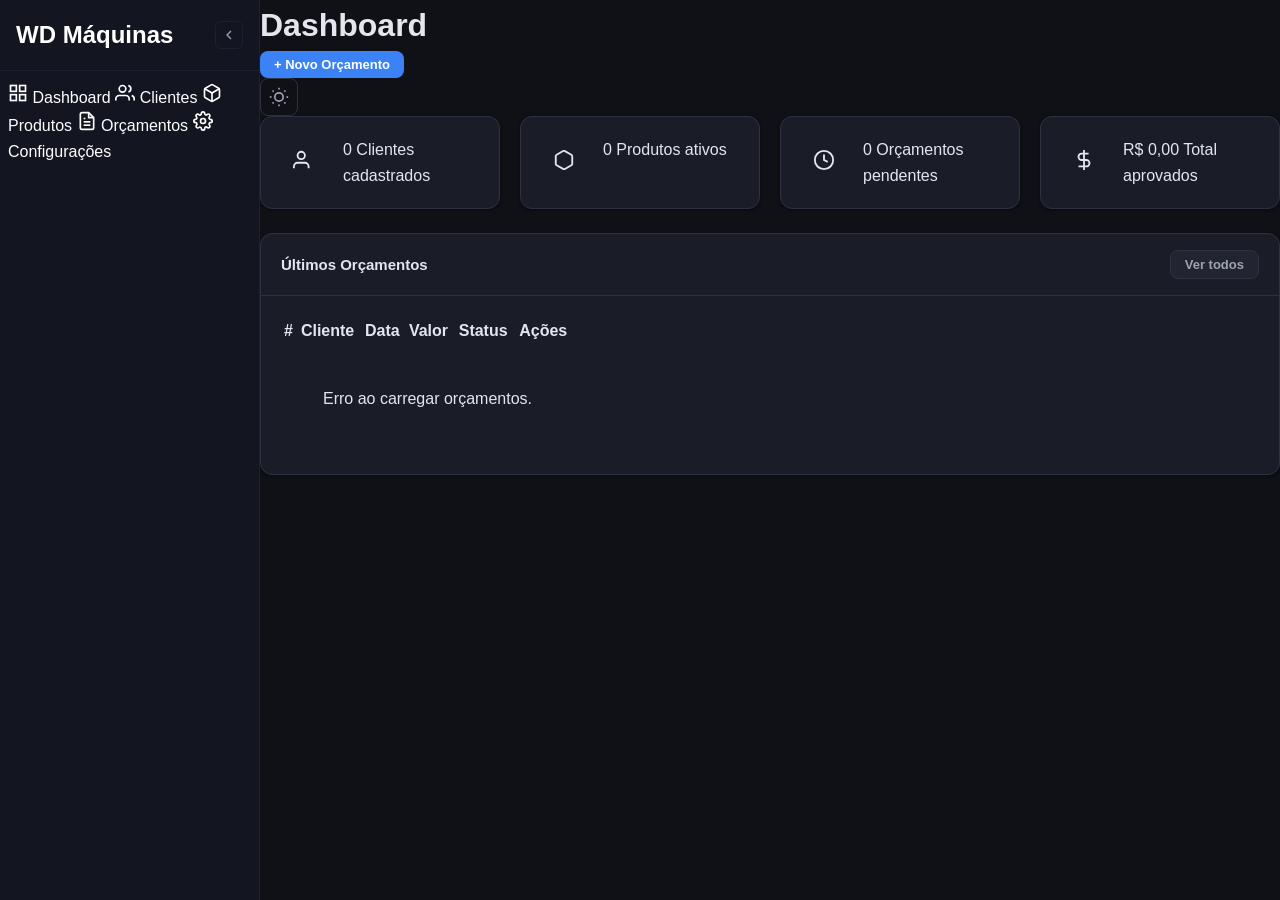
==== commit ac542629: "Update index.html" ====
--- a/index.html
+++ b/index.html
@@ -1,127 +1,152 @@
 <!DOCTYPE html>
-<html lang="pt-BR">
+<html lang="pt-BR" data-theme="dark">
 <head>
     <meta charset="UTF-8">
     <meta name="viewport" content="width=device-width, initial-scale=1.0">
-    <title>WD Máquinas - Sistema de Orçamentos</title>
-    <link rel="preconnect" href="https://fonts.googleapis.com">
-    <link href="https://fonts.googleapis.com/css2?family=Inter:wght@400;500;600;700;800&display=swap" rel="stylesheet">
+    <title>Dashboard | WD Máquinas</title>
     <link rel="stylesheet" href="css/style.css">
 </head>
 <body>
     <div class="app-layout">
-        <!-- Overlay mobile -->
-        <div class="sidebar-overlay" id="sidebarOverlay"></div>
-
-        <!-- Sidebar -->
+        <!-- ========== SIDEBAR ========== -->
         <aside class="sidebar" id="sidebar">
             <div class="sidebar-header">
-                <div class="sidebar-logo">
-                    <div class="sidebar-logo-icon">WD</div>
-                    <div class="sidebar-logo-text">
-                        <h1>WD Máquinas</h1>
-                        <span>Orçamentos</span>
-                    </div>
-                </div>
-                <button class="sidebar-toggle" id="sidebarCollapse" title="Recolher menu">
-                    <svg viewBox="0 0 24 24" fill="none" stroke="currentColor" stroke-width="2"><polyline points="15 18 9 12 15 6"/></svg>
+                <h2>WD Máquinas</h2>
+                <button class="sidebar-toggle" id="sidebarCollapse">
+                    <svg width="20" height="20" viewBox="0 0 24 24" fill="none" stroke="currentColor" stroke-width="2">
+                        <path d="M15 18l-6-6 6-6"/>
+                    </svg>
                 </button>
             </div>
             <nav class="sidebar-nav">
-                <div class="sidebar-nav-label">Menu</div>
-                <a href="index.html" class="sidebar-link active" title="Dashboard">
-                    <svg viewBox="0 0 24 24" fill="none" stroke="currentColor" stroke-width="2"><path d="M3 9l9-7 9 7v11a2 2 0 0 1-2 2H5a2 2 0 0 1-2-2z"/><polyline points="9 22 9 12 15 12 15 22"/></svg>
-                    <span class="sidebar-link-text">Dashboard</span>
-                </a>
-                <a href="orcamentos.html" class="sidebar-link" title="Orçamentos">
-                    <svg viewBox="0 0 24 24" fill="none" stroke="currentColor" stroke-width="2"><path d="M14 2H6a2 2 0 0 0-2 2v16a2 2 0 0 0 2 2h12a2 2 0 0 0 2-2V8z"/><polyline points="14 2 14 8 20 8"/><line x1="16" y1="13" x2="8" y2="13"/><line x1="16" y1="17" x2="8" y2="17"/></svg>
-                    <span class="sidebar-link-text">Orçamentos</span>
-                </a>
-                <a href="clientes.html" class="sidebar-link" title="Clientes">
-                    <svg viewBox="0 0 24 24" fill="none" stroke="currentColor" stroke-width="2"><path d="M17 21v-2a4 4 0 0 0-4-4H5a4 4 0 0 0-4 4v2"/><circle cx="9" cy="7" r="4"/><path d="M23 21v-2a4 4 0 0 0-3-3.87"/><path d="M16 3.13a4 4 0 0 1 0 7.75"/></svg>
-                    <span class="sidebar-link-text">Clientes</span>
-                </a>
-                <a href="produtos.html" class="sidebar-link" title="Produtos">
-                    <svg viewBox="0 0 24 24" fill="none" stroke="currentColor" stroke-width="2"><path d="M21 16V8a2 2 0 0 0-1-1.73l-7-4a2 2 0 0 0-2 0l-7 4A2 2 0 0 0 3 8v8a2 2 0 0 0 1 1.73l7 4a2 2 0 0 0 2 0l7-4A2 2 0 0 0 21 16z"/></svg>
-                    <span class="sidebar-link-text">Produtos</span>
-                </a>
-                <a href="configuracoes.html" class="sidebar-link" title="Configurações">
-                    <svg viewBox="0 0 24 24" fill="none" stroke="currentColor" stroke-width="2"><circle cx="12" cy="12" r="3"/><path d="M19.4 15a1.65 1.65 0 0 0 .33 1.82l.06.06a2 2 0 0 1 0 2.83 2 2 0 0 1-2.83 0l-.06-.06a1.65 1.65 0 0 0-1.82-.33 1.65 1.65 0 0 0-1 1.51V21a2 2 0 0 1-2 2 2 2 0 0 1-2-2v-.09A1.65 1.65 0 0 0 9 19.4a1.65 1.65 0 0 0-1.82.33l-.06.06a2 2 0 0 1-2.83 0 2 2 0 0 1 0-2.83l.06-.06A1.65 1.65 0 0 0 4.68 15a1.65 1.65 0 0 0-1.51-1H3a2 2 0 0 1-2-2 2 2 0 0 1 2-2h.09A1.65 1.65 0 0 0 4.6 9a1.65 1.65 0 0 0-.33-1.82l-.06-.06a2 2 0 0 1 0-2.83 2 2 0 0 1 2.83 0l.06.06A1.65 1.65 0 0 0 9 4.68a1.65 1.65 0 0 0 1-1.51V3a2 2 0 0 1 2-2 2 2 0 0 1 2 2v.09a1.65 1.65 0 0 0 1 1.51 1.65 1.65 0 0 0 1.82-.33l.06-.06a2 2 0 0 1 2.83 0 2 2 0 0 1 0 2.83l-.06.06a1.65 1.65 0 0 0-.33 1.82V9a1.65 1.65 0 0 0 1.51 1H21a2 2 0 0 1 2 2 2 2 0 0 1-2 2h-.09a1.65 1.65 0 0 0-1.51 1z"/></svg>
-                    <span class="sidebar-link-text">Configurações</span>
+                <a href="index.html" class="nav-link active">
+                    <svg width="20" height="20" viewBox="0 0 24 24" fill="none" stroke="currentColor" stroke-width="2">
+                        <rect x="3" y="3" width="7" height="7"/><rect x="14" y="3" width="7" height="7"/>
+                        <rect x="3" y="14" width="7" height="7"/><rect x="14" y="14" width="7" height="7"/>
+                    </svg>
+                    <span>Dashboard</span>
+                </a>
+                <a href="clientes.html" class="nav-link">
+                    <svg width="20" height="20" viewBox="0 0 24 24" fill="none" stroke="currentColor" stroke-width="2">
+                        <path d="M17 21v-2a4 4 0 0 0-4-4H5a4 4 0 0 0-4 4v2"/>
+                        <circle cx="9" cy="7" r="4"/>
+                        <path d="M23 21v-2a4 4 0 0 0-3-3.87"/>
+                        <path d="M16 3.13a4 4 0 0 1 0 7.75"/>
+                    </svg>
+                    <span>Clientes</span>
+                </a>
+                <a href="produtos.html" class="nav-link">
+                    <svg width="20" height="20" viewBox="0 0 24 24" fill="none" stroke="currentColor" stroke-width="2">
+                        <path d="M21 16V8a2 2 0 0 0-1-1.73l-7-4a2 2 0 0 0-2 0l-7 4A2 2 0 0 0 3 8v8a2 2 0 0 0 1 1.73l7 4a2 2 0 0 0 2 0l7-4A2 2 0 0 0 21 16z"/>
+                        <polyline points="3.27 6.96 12 12.01 20.73 6.96"/>
+                        <line x1="12" y1="22.08" x2="12" y2="12"/>
+                    </svg>
+                    <span>Produtos</span>
+                </a>
+                <a href="orcamentos.html" class="nav-link">
+                    <svg width="20" height="20" viewBox="0 0 24 24" fill="none" stroke="currentColor" stroke-width="2">
+                        <path d="M14 2H6a2 2 0 0 0-2 2v16a2 2 0 0 0 2 2h12a2 2 0 0 0 2-2V8z"/>
+                        <polyline points="14 2 14 8 20 8"/>
+                        <line x1="16" y1="13" x2="8" y2="13"/>
+                        <line x1="16" y1="17" x2="8" y2="17"/>
+                        <polyline points="10 9 9 9 8 9"/>
+                    </svg>
+                    <span>Orçamentos</span>
+                </a>
+                <a href="configuracoes.html" class="nav-link">
+                    <svg width="20" height="20" viewBox="0 0 24 24" fill="none" stroke="currentColor" stroke-width="2">
+                        <circle cx="12" cy="12" r="3"/>
+                        <path d="M19.4 15a1.65 1.65 0 0 0 .33 1.82l.06.06a2 2 0 0 1 0 2.83 2 2 0 0 1-2.83 0l-.06-.06a1.65 1.65 0 0 0-1.82-.33 1.65 1.65 0 0 0-1 1.51V21a2 2 0 0 1-2 2 2 2 0 0 1-2-2v-.09A1.65 1.65 0 0 0 9 19.4a1.65 1.65 0 0 0-1.82.33l-.06.06a2 2 0 0 1-2.83 0 2 2 0 0 1 0-2.83l.06-.06A1.65 1.65 0 0 0 4.68 15a1.65 1.65 0 0 0-1.51-1H3a2 2 0 0 1-2-2 2 2 0 0 1 2-2h.09A1.65 1.65 0 0 0 4.6 9a1.65 1.65 0 0 0-.33-1.82l-.06-.06a2 2 0 0 1 0-2.83 2 2 0 0 1 2.83 0l.06.06A1.65 1.65 0 0 0 9 4.68a1.65 1.65 0 0 0 1-1.51V3a2 2 0 0 1 2-2 2 2 0 0 1 2 2v.09a1.65 1.65 0 0 0 1 1.51 1.65 1.65 0 0 0 1.82-.33l.06-.06a2 2 0 0 1 2.83 0 2 2 0 0 1 0 2.83l-.06.06a1.65 1.65 0 0 0-.33 1.82V9a1.65 1.65 0 0 0 1.51 1H21a2 2 0 0 1 2 2 2 2 0 0 1-2 2h-.09a1.65 1.65 0 0 0-1.51 1z"/>
+                    </svg>
+                    <span>Configurações</span>
                 </a>
             </nav>
         </aside>
 
-        <!-- Main -->
+        <!-- ========== MAIN ========== -->
         <main class="main-content">
-            <header class="main-header">
-                <div class="header-left">
-                    <button class="menu-toggle" id="menuToggle">
-                        <svg viewBox="0 0 24 24" fill="none" stroke="currentColor" stroke-width="2"><line x1="3" y1="12" x2="21" y2="12"/><line x1="3" y1="6" x2="21" y2="6"/><line x1="3" y1="18" x2="21" y2="18"/></svg>
-                    </button>
-                    <h2>Dashboard</h2>
-                </div>
-                <div class="header-right">
-                    <a href="orcamentos.html?novo=1" class="btn btn-primary btn-sm">
-                        <svg viewBox="0 0 24 24" fill="none" stroke="currentColor" stroke-width="2"><line x1="12" y1="5" x2="12" y2="19"/><line x1="5" y1="12" x2="19" y2="12"/></svg>
-                        Novo Orçamento
-                    </a>
-                    <button class="theme-toggle" id="themeToggle" onclick="toggleTheme()" title="Alternar Tema">
-                        <svg viewBox="0 0 24 24" fill="none" stroke="currentColor" stroke-width="2"><circle cx="12" cy="12" r="5"/></svg>
+            <header class="top-header">
+                <button class="menu-toggle" id="menuToggle">
+                    <svg width="24" height="24" viewBox="0 0 24 24" fill="none" stroke="currentColor" stroke-width="2">
+                        <line x1="3" y1="12" x2="21" y2="12"/>
+                        <line x1="3" y1="6" x2="21" y2="6"/>
+                        <line x1="3" y1="18" x2="21" y2="18"/>
+                    </svg>
+                </button>
+                <h1>Dashboard</h1>
+                <div class="header-actions">
+                    <a href="orcamentos.html?novo=1" class="btn btn-primary btn-sm">+ Novo Orçamento</a>
+                    <button class="theme-toggle" id="themeToggle" title="Alternar tema">
+                        <svg width="20" height="20" viewBox="0 0 24 24" fill="none" stroke="currentColor" stroke-width="2">
+                            <circle cx="12" cy="12" r="5"/><line x1="12" y1="1" x2="12" y2="3"/>
+                            <line x1="12" y1="21" x2="12" y2="23"/><line x1="4.22" y1="4.22" x2="5.64" y2="5.64"/>
+                            <line x1="18.36" y1="18.36" x2="19.78" y2="19.78"/><line x1="1" y1="12" x2="3" y2="12"/>
+                            <line x1="21" y1="12" x2="23" y2="12"/><line x1="4.22" y1="19.78" x2="5.64" y2="18.36"/>
+                            <line x1="18.36" y1="5.64" x2="19.78" y2="4.22"/>
+                        </svg>
                     </button>
                 </div>
             </header>
 
-            <div class="page-content">
-                <!-- Stats Cards -->
+            <div class="content-area">
+                <!-- Stat Cards -->
                 <div class="stats-grid">
                     <div class="stat-card">
-                        <div class="stat-icon blue">
-                            <svg viewBox="0 0 24 24" fill="none" stroke="currentColor" stroke-width="2"><path d="M17 21v-2a4 4 0 0 0-4-4H5a4 4 0 0 0-4 4v2"/><circle cx="9" cy="7" r="4"/></svg>
+                        <div class="stat-icon">
+                            <svg width="24" height="24" viewBox="0 0 24 24" fill="none" stroke="currentColor" stroke-width="2">
+                                <path d="M17 21v-2a4 4 0 0 0-4-4H5a4 4 0 0 0-4 4v2"/>
+                                <circle cx="9" cy="7" r="4"/>
+                            </svg>
                         </div>
                         <div class="stat-info">
-                            <h3 id="statClientes">-</h3>
-                            <p>Clientes cadastrados</p>
+                            <span class="stat-value" id="statClientes">-</span>
+                            <span class="stat-label">Clientes cadastrados</span>
                         </div>
                     </div>
                     <div class="stat-card">
-                        <div class="stat-icon green">
-                            <svg viewBox="0 0 24 24" fill="none" stroke="currentColor" stroke-width="2"><path d="M21 16V8a2 2 0 0 0-1-1.73l-7-4a2 2 0 0 0-2 0l-7 4A2 2 0 0 0 3 8v8a2 2 0 0 0 1 1.73l7 4a2 2 0 0 0 2 0l7-4A2 2 0 0 0 21 16z"/></svg>
+                        <div class="stat-icon">
+                            <svg width="24" height="24" viewBox="0 0 24 24" fill="none" stroke="currentColor" stroke-width="2">
+                                <path d="M21 16V8a2 2 0 0 0-1-1.73l-7-4a2 2 0 0 0-2 0l-7 4A2 2 0 0 0 3 8v8a2 2 0 0 0 1 1.73l7 4a2 2 0 0 0 2 0l7-4A2 2 0 0 0 21 16z"/>
+                            </svg>
                         </div>
                         <div class="stat-info">
-                            <h3 id="statProdutos">-</h3>
-                            <p>Produtos ativos</p>
+                            <span class="stat-value" id="statProdutos">-</span>
+                            <span class="stat-label">Produtos ativos</span>
                         </div>
                     </div>
                     <div class="stat-card">
-                        <div class="stat-icon yellow">
-                            <svg viewBox="0 0 24 24" fill="none" stroke="currentColor" stroke-width="2"><path d="M14 2H6a2 2 0 0 0-2 2v16a2 2 0 0 0 2 2h12a2 2 0 0 0 2-2V8z"/><polyline points="14 2 14 8 20 8"/></svg>
+                        <div class="stat-icon">
+                            <svg width="24" height="24" viewBox="0 0 24 24" fill="none" stroke="currentColor" stroke-width="2">
+                                <circle cx="12" cy="12" r="10"/><polyline points="12 6 12 12 16 14"/>
+                            </svg>
                         </div>
                         <div class="stat-info">
-                            <h3 id="statOrcamentos">-</h3>
-                            <p>Orçamentos pendentes</p>
-                        </div>
-                    </div>
-                    <div class="stat-card">
-                        <div class="stat-icon green">
-                            <svg viewBox="0 0 24 24" fill="none" stroke="currentColor" stroke-width="2"><line x1="12" y1="1" x2="12" y2="23"/><path d="M17 5H9.5a3.5 3.5 0 0 0 0 7h5a3.5 3.5 0 0 1 0 7H6"/></svg>
+                            <span class="stat-value" id="statPendentes">-</span>
+                            <span class="stat-label">Orçamentos pendentes</span>
+                        </div>
+                    </div>
+                    <div class="stat-card stat-highlight">
+                        <div class="stat-icon">
+                            <svg width="24" height="24" viewBox="0 0 24 24" fill="none" stroke="currentColor" stroke-width="2">
+                                <line x1="12" y1="1" x2="12" y2="23"/><path d="M17 5H9.5a3.5 3.5 0 0 0 0 7h5a3.5 3.5 0 0 1 0 7H6"/>
+                            </svg>
                         </div>
                         <div class="stat-info">
-                            <h3 id="statValor">R$ -</h3>
-                            <p>Total aprovados</p>
+                            <span class="stat-value" id="statAprovados">R$ -</span>
+                            <span class="stat-label">Total aprovados</span>
                         </div>
                     </div>
                 </div>
 
-                <!-- Últimos orçamentos -->
+                <!-- Últimos Orçamentos -->
                 <div class="card">
                     <div class="card-header">
                         <h3>Últimos Orçamentos</h3>
-                        <a href="orcamentos.html" class="btn btn-outline btn-sm">Ver todos</a>
-                    </div>
-                    <div class="card-body-no-pad">
-                        <div class="table-wrapper">
-                            <table class="data-table">
+                        <a href="orcamentos.html" class="btn btn-secondary btn-sm">Ver todos</a>
+                    </div>
+                    <div class="card-body">
+                        <div class="table-container">
+                            <table>
                                 <thead>
                                     <tr>
                                         <th>#</th>
@@ -132,71 +157,158 @@
                                         <th>Ações</th>
                                     </tr>
                                 </thead>
-                                <tbody id="tbodyUltimos">
-                                    <tr><td colspan="6"><div class="spinner"></div></td></tr>
+                                <tbody id="tabelaUltimosOrcamentos">
+                                    <tr>
+                                        <td colspan="6" style="text-align:center; padding:40px;">
+                                            <div class="spinner"></div>
+                                            <p>Carregando...</p>
+                                        </td>
+                                    </tr>
                                 </tbody>
                             </table>
                         </div>
                     </div>
                 </div>
-            </div>
+
+            </div><!-- .content-area -->
         </main>
-    </div>
-
-    <!-- Toast container -->
-    <div class="toast-container" id="toastContainer"></div>
-
+    </div><!-- .app-layout -->
+
+    <!-- Toast -->
+    <div id="toastContainer" class="toast-container"></div>
+
+    <!-- Scripts -->
     <script src="js/app.js"></script>
     <script>
+        /**
+         * Dashboard — index.html
+         * Parsing corrigido para os formatos REAIS da API:
+         *   /api/dashboard   → { total_clientes, total_produtos_ativos, ... }
+         *   /api/orcamentos  → { orcamentos: [...], total }
+         */
+
         document.addEventListener('DOMContentLoaded', async () => {
+            // app.js cuida do tema e sidebar
+            await carregarDashboard();
+            await carregarUltimosOrcamentos();
+        });
+
+        // ========== HELPERS com fallback ==========
+        function fmtCurrency(v) {
+            if (typeof formatCurrency === 'function') return formatCurrency(v);
+            return 'R$ ' + Number(v || 0).toFixed(2).replace('.', ',');
+        }
+        function fmtDate(d) {
+            if (typeof formatDate === 'function') return formatDate(d);
+            if (!d) return '-';
+            const parts = d.split('-');
+            if (parts.length === 3) return parts[2] + '/' + parts[1] + '/' + parts[0];
+            return d;
+        }
+        function safeEscape(s) {
+            if (typeof escapeHtml === 'function') return escapeHtml(s);
+            const div = document.createElement('div');
+            div.textContent = s;
+            return div.innerHTML;
+        }
+
+        // ========== DASHBOARD ==========
+        async function carregarDashboard() {
             try {
-                const dashData = await apiGet('/api/dashboard');
-                if (dashData.success) {
-                    const d = dashData.data;
-                    document.getElementById('statClientes').textContent = d.total_clientes;
-                    document.getElementById('statProdutos').textContent = d.total_produtos;
-                    document.getElementById('statOrcamentos').textContent = d.orcamentos_pendentes;
-                    document.getElementById('statValor').textContent = formatCurrency(d.valor_total_aprovados);
+                const data = await apiGet('/api/dashboard');
+                console.log('[Dashboard] Resposta:', data);
+
+                // API retorna direto: { total_clientes, total_produtos_ativos, ... }
+                // Sem wrapper "success" ou "data"
+                const el = (id) => document.getElementById(id);
+
+                const clientes = data.total_clientes ?? 0;
+                const produtos = data.total_produtos_ativos ?? 0;
+                const pendentes = data.total_orcamentos_pendentes ?? 0;
+                const aprovados = data.total_valor_aprovados ?? 0;
+
+                if (el('statClientes')) el('statClientes').textContent = clientes;
+                if (el('statProdutos')) el('statProdutos').textContent = produtos;
+                if (el('statPendentes')) el('statPendentes').textContent = pendentes;
+                if (el('statAprovados')) el('statAprovados').textContent = fmtCurrency(aprovados);
+
+            } catch (error) {
+                console.error('[Dashboard] Erro:', error);
+                const el = (id) => document.getElementById(id);
+                if (el('statClientes')) el('statClientes').textContent = '0';
+                if (el('statProdutos')) el('statProdutos').textContent = '0';
+                if (el('statPendentes')) el('statPendentes').textContent = '0';
+                if (el('statAprovados')) el('statAprovados').textContent = 'R$ 0,00';
+            }
+        }
+
+        // ========== ÚLTIMOS ORÇAMENTOS ==========
+        async function carregarUltimosOrcamentos() {
+            const tbody = document.getElementById('tabelaUltimosOrcamentos');
+            if (!tbody) return;
+
+            try {
+                const data = await apiGet('/api/orcamentos?limit=10');
+                console.log('[Dashboard] Orçamentos resposta:', data);
+
+                // API retorna: { orcamentos: [...], total }
+                const orcamentos = data.orcamentos || data.data || data || [];
+
+                if (!Array.isArray(orcamentos) || orcamentos.length === 0) {
+                    tbody.innerHTML = `
+                        <tr>
+                            <td colspan="6" style="text-align:center; padding:40px;">
+                                <p>Nenhum orçamento encontrado.</p>
+                                <a href="orcamentos.html?novo=1" class="btn btn-primary btn-sm" style="margin-top:10px;">Criar primeiro orçamento</a>
+                            </td>
+                        </tr>`;
+                    return;
                 }
-            } catch (e) {
-                console.error('Erro ao carregar dashboard:', e);
+
+                tbody.innerHTML = orcamentos.map(orc => {
+                    const numero = orc.numero || orc.numero_orcamento || orc.id?.substring(0, 8) || '-';
+                    const clienteNome = orc.cliente_nome || orc.cliente?.nome || '-';
+                    const dataStr = fmtDate(orc.data_emissao || orc.created_at);
+                    const valor = fmtCurrency(orc.valor_total || 0);
+                    const status = orc.status || 'pendente';
+
+                    const badgeClass = {
+                        'pendente': 'badge-warning',
+                        'aprovado': 'badge-success',
+                        'recusado': 'badge-danger',
+                        'expirado': 'badge-secondary'
+                    }[status] || 'badge-secondary';
+
+                    const statusLabel = {
+                        'pendente': 'Pendente',
+                        'aprovado': 'Aprovado',
+                        'recusado': 'Recusado',
+                        'expirado': 'Expirado'
+                    }[status] || status;
+
+                    return `
+                        <tr>
+                            <td><strong>#${safeEscape(String(numero))}</strong></td>
+                            <td>${safeEscape(clienteNome)}</td>
+                            <td>${dataStr}</td>
+                            <td><strong>${valor}</strong></td>
+                            <td><span class="badge ${badgeClass}">${statusLabel}</span></td>
+                            <td>
+                                <a href="preview.html?id=${orc.id}" class="btn btn-secondary btn-sm" title="Visualizar">👁️</a>
+                            </td>
+                        </tr>`;
+                }).join('');
+
+            } catch (error) {
+                console.error('[Dashboard] Erro ao carregar orçamentos:', error);
+                tbody.innerHTML = `
+                    <tr>
+                        <td colspan="6" style="text-align:center; padding:40px;">
+                            <p>Erro ao carregar orçamentos.</p>
+                        </td>
+                    </tr>`;
             }
-
-            try {
-                const orcData = await apiGet('/api/orcamentos?limit=10');
-                const tbody = document.getElementById('tbodyUltimos');
-
-                if (orcData.success && orcData.data.length > 0) {
-                    tbody.innerHTML = orcData.data.map(orc => `
-                        <tr>
-                            <td><strong>#${orc.numero_orcamento || '-'}</strong></td>
-                            <td>${orc.clientes ? escapeHtml(orc.clientes.nome) : '-'}${orc.clientes && orc.clientes.empresa ? ` <span style="color:var(--text-muted)">- ${escapeHtml(orc.clientes.empresa)}</span>` : ''}</td>
-                            <td>${formatDate(orc.data_emissao)}</td>
-                            <td><strong>${formatCurrency(orc.valor_total)}</strong></td>
-                            <td><span class="badge badge-${orc.status}">${capitalizeFirst(orc.status)}</span></td>
-                            <td>
-                                <a href="preview.html?id=${orc.id}" class="btn-icon view" title="Visualizar">
-                                    <svg width="18" height="18" viewBox="0 0 24 24" fill="none" stroke="currentColor" stroke-width="2"><path d="M1 12s4-8 11-8 11 8 11 8-4 8-11 8-11-8-11-8z"/><circle cx="12" cy="12" r="3"/></svg>
-                                </a>
-                            </td>
-                        </tr>
-                    `).join('');
-                } else {
-                    tbody.innerHTML = `
-                        <tr><td colspan="6">
-                            <div class="empty-state">
-                                <svg viewBox="0 0 24 24" fill="none" stroke="currentColor" stroke-width="1.5"><path d="M14 2H6a2 2 0 0 0-2 2v16a2 2 0 0 0 2 2h12a2 2 0 0 0 2-2V8z"/><polyline points="14 2 14 8 20 8"/></svg>
-                                <h4>Nenhum orçamento ainda</h4>
-                                <p>Crie seu primeiro orçamento para começar</p>
-                                <a href="orcamentos.html?novo=1" class="btn btn-primary btn-sm">Criar Orçamento</a>
-                            </div>
-                        </td></tr>`;
-                }
-            } catch (e) {
-                console.error('Erro ao carregar orçamentos:', e);
-                document.getElementById('tbodyUltimos').innerHTML = `<tr><td colspan="6" style="text-align:center;padding:24px;color:var(--danger)">Erro ao carregar dados.</td></tr>`;
-            }
-        });
+        }
     </script>
 </body>
 </html>
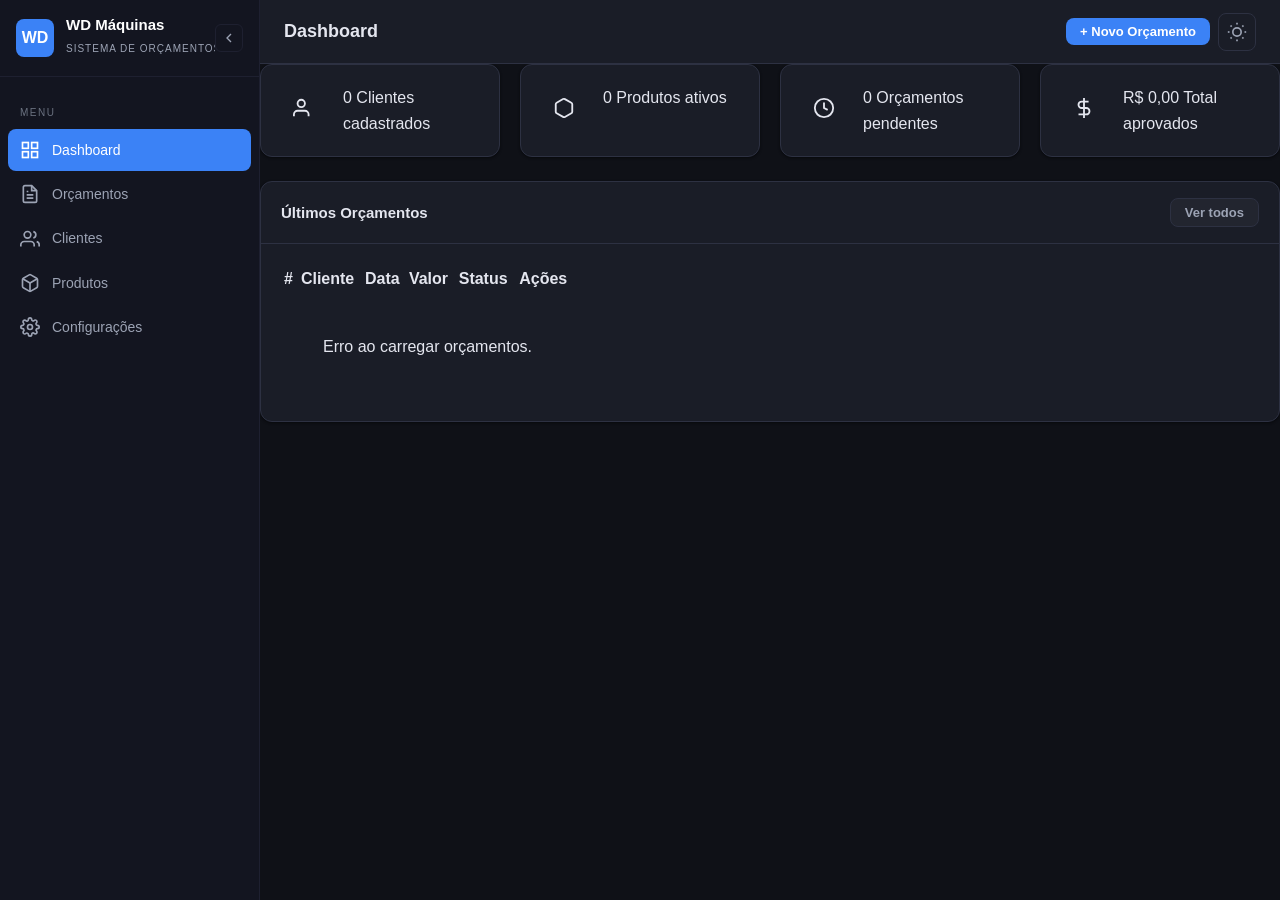
==== commit 88ac35bd: "Update index.html" ====
--- a/index.html
+++ b/index.html
@@ -8,10 +8,20 @@
 </head>
 <body>
     <div class="app-layout">
+
+        <!-- Sidebar Overlay (mobile) -->
+        <div class="sidebar-overlay" id="sidebarOverlay"></div>
+
         <!-- ========== SIDEBAR ========== -->
         <aside class="sidebar" id="sidebar">
             <div class="sidebar-header">
-                <h2>WD Máquinas</h2>
+                <div class="sidebar-logo">
+                    <div class="sidebar-logo-icon">WD</div>
+                    <div class="sidebar-logo-text">
+                        <h1>WD Máquinas</h1>
+                        <span>Sistema de Orçamentos</span>
+                    </div>
+                </div>
                 <button class="sidebar-toggle" id="sidebarCollapse">
                     <svg width="20" height="20" viewBox="0 0 24 24" fill="none" stroke="currentColor" stroke-width="2">
                         <path d="M15 18l-6-6 6-6"/>
@@ -19,31 +29,15 @@
                 </button>
             </div>
             <nav class="sidebar-nav">
-                <a href="index.html" class="nav-link active">
+                <div class="sidebar-nav-label">Menu</div>
+                <a href="index.html" class="sidebar-link active" title="Dashboard">
                     <svg width="20" height="20" viewBox="0 0 24 24" fill="none" stroke="currentColor" stroke-width="2">
                         <rect x="3" y="3" width="7" height="7"/><rect x="14" y="3" width="7" height="7"/>
                         <rect x="3" y="14" width="7" height="7"/><rect x="14" y="14" width="7" height="7"/>
                     </svg>
-                    <span>Dashboard</span>
-                </a>
-                <a href="clientes.html" class="nav-link">
-                    <svg width="20" height="20" viewBox="0 0 24 24" fill="none" stroke="currentColor" stroke-width="2">
-                        <path d="M17 21v-2a4 4 0 0 0-4-4H5a4 4 0 0 0-4 4v2"/>
-                        <circle cx="9" cy="7" r="4"/>
-                        <path d="M23 21v-2a4 4 0 0 0-3-3.87"/>
-                        <path d="M16 3.13a4 4 0 0 1 0 7.75"/>
-                    </svg>
-                    <span>Clientes</span>
-                </a>
-                <a href="produtos.html" class="nav-link">
-                    <svg width="20" height="20" viewBox="0 0 24 24" fill="none" stroke="currentColor" stroke-width="2">
-                        <path d="M21 16V8a2 2 0 0 0-1-1.73l-7-4a2 2 0 0 0-2 0l-7 4A2 2 0 0 0 3 8v8a2 2 0 0 0 1 1.73l7 4a2 2 0 0 0 2 0l7-4A2 2 0 0 0 21 16z"/>
-                        <polyline points="3.27 6.96 12 12.01 20.73 6.96"/>
-                        <line x1="12" y1="22.08" x2="12" y2="12"/>
-                    </svg>
-                    <span>Produtos</span>
-                </a>
-                <a href="orcamentos.html" class="nav-link">
+                    <span class="sidebar-link-text">Dashboard</span>
+                </a>
+                <a href="orcamentos.html" class="sidebar-link" title="Orçamentos">
                     <svg width="20" height="20" viewBox="0 0 24 24" fill="none" stroke="currentColor" stroke-width="2">
                         <path d="M14 2H6a2 2 0 0 0-2 2v16a2 2 0 0 0 2 2h12a2 2 0 0 0 2-2V8z"/>
                         <polyline points="14 2 14 8 20 8"/>
@@ -51,30 +45,50 @@
                         <line x1="16" y1="17" x2="8" y2="17"/>
                         <polyline points="10 9 9 9 8 9"/>
                     </svg>
-                    <span>Orçamentos</span>
-                </a>
-                <a href="configuracoes.html" class="nav-link">
+                    <span class="sidebar-link-text">Orçamentos</span>
+                </a>
+                <a href="clientes.html" class="sidebar-link" title="Clientes">
+                    <svg width="20" height="20" viewBox="0 0 24 24" fill="none" stroke="currentColor" stroke-width="2">
+                        <path d="M17 21v-2a4 4 0 0 0-4-4H5a4 4 0 0 0-4 4v2"/>
+                        <circle cx="9" cy="7" r="4"/>
+                        <path d="M23 21v-2a4 4 0 0 0-3-3.87"/>
+                        <path d="M16 3.13a4 4 0 0 1 0 7.75"/>
+                    </svg>
+                    <span class="sidebar-link-text">Clientes</span>
+                </a>
+                <a href="produtos.html" class="sidebar-link" title="Produtos">
+                    <svg width="20" height="20" viewBox="0 0 24 24" fill="none" stroke="currentColor" stroke-width="2">
+                        <path d="M21 16V8a2 2 0 0 0-1-1.73l-7-4a2 2 0 0 0-2 0l-7 4A2 2 0 0 0 3 8v8a2 2 0 0 0 1 1.73l7 4a2 2 0 0 0 2 0l7-4A2 2 0 0 0 21 16z"/>
+                        <polyline points="3.27 6.96 12 12.01 20.73 6.96"/>
+                        <line x1="12" y1="22.08" x2="12" y2="12"/>
+                    </svg>
+                    <span class="sidebar-link-text">Produtos</span>
+                </a>
+                <a href="configuracoes.html" class="sidebar-link" title="Configurações">
                     <svg width="20" height="20" viewBox="0 0 24 24" fill="none" stroke="currentColor" stroke-width="2">
                         <circle cx="12" cy="12" r="3"/>
                         <path d="M19.4 15a1.65 1.65 0 0 0 .33 1.82l.06.06a2 2 0 0 1 0 2.83 2 2 0 0 1-2.83 0l-.06-.06a1.65 1.65 0 0 0-1.82-.33 1.65 1.65 0 0 0-1 1.51V21a2 2 0 0 1-2 2 2 2 0 0 1-2-2v-.09A1.65 1.65 0 0 0 9 19.4a1.65 1.65 0 0 0-1.82.33l-.06.06a2 2 0 0 1-2.83 0 2 2 0 0 1 0-2.83l.06-.06A1.65 1.65 0 0 0 4.68 15a1.65 1.65 0 0 0-1.51-1H3a2 2 0 0 1-2-2 2 2 0 0 1 2-2h.09A1.65 1.65 0 0 0 4.6 9a1.65 1.65 0 0 0-.33-1.82l-.06-.06a2 2 0 0 1 0-2.83 2 2 0 0 1 2.83 0l.06.06A1.65 1.65 0 0 0 9 4.68a1.65 1.65 0 0 0 1-1.51V3a2 2 0 0 1 2-2 2 2 0 0 1 2 2v.09a1.65 1.65 0 0 0 1 1.51 1.65 1.65 0 0 0 1.82-.33l.06-.06a2 2 0 0 1 2.83 0 2 2 0 0 1 0 2.83l-.06.06a1.65 1.65 0 0 0-.33 1.82V9a1.65 1.65 0 0 0 1.51 1H21a2 2 0 0 1 2 2 2 2 0 0 1-2 2h-.09a1.65 1.65 0 0 0-1.51 1z"/>
                     </svg>
-                    <span>Configurações</span>
+                    <span class="sidebar-link-text">Configurações</span>
                 </a>
             </nav>
         </aside>
 
         <!-- ========== MAIN ========== -->
         <main class="main-content">
-            <header class="top-header">
-                <button class="menu-toggle" id="menuToggle">
-                    <svg width="24" height="24" viewBox="0 0 24 24" fill="none" stroke="currentColor" stroke-width="2">
-                        <line x1="3" y1="12" x2="21" y2="12"/>
-                        <line x1="3" y1="6" x2="21" y2="6"/>
-                        <line x1="3" y1="18" x2="21" y2="18"/>
-                    </svg>
-                </button>
-                <h1>Dashboard</h1>
-                <div class="header-actions">
+            <!-- Header -->
+            <header class="main-header">
+                <div class="header-left">
+                    <button class="menu-toggle" id="menuToggle">
+                        <svg width="24" height="24" viewBox="0 0 24 24" fill="none" stroke="currentColor" stroke-width="2">
+                            <line x1="3" y1="12" x2="21" y2="12"/>
+                            <line x1="3" y1="6" x2="21" y2="6"/>
+                            <line x1="3" y1="18" x2="21" y2="18"/>
+                        </svg>
+                    </button>
+                    <h2>Dashboard</h2>
+                </div>
+                <div class="header-right">
                     <a href="orcamentos.html?novo=1" class="btn btn-primary btn-sm">+ Novo Orçamento</a>
                     <button class="theme-toggle" id="themeToggle" title="Alternar tema">
                         <svg width="20" height="20" viewBox="0 0 24 24" fill="none" stroke="currentColor" stroke-width="2">
@@ -88,7 +102,9 @@
                 </div>
             </header>
 
+            <!-- Content -->
             <div class="content-area">
+
                 <!-- Stat Cards -->
                 <div class="stats-grid">
                     <div class="stat-card">
@@ -128,7 +144,8 @@
                     <div class="stat-card stat-highlight">
                         <div class="stat-icon">
                             <svg width="24" height="24" viewBox="0 0 24 24" fill="none" stroke="currentColor" stroke-width="2">
-                                <line x1="12" y1="1" x2="12" y2="23"/><path d="M17 5H9.5a3.5 3.5 0 0 0 0 7h5a3.5 3.5 0 0 1 0 7H6"/>
+                                <line x1="12" y1="1" x2="12" y2="23"/>
+                                <path d="M17 5H9.5a3.5 3.5 0 0 0 0 7h5a3.5 3.5 0 0 1 0 7H6"/>
                             </svg>
                         </div>
                         <div class="stat-info">
@@ -182,45 +199,45 @@
     <script>
         /**
          * Dashboard — index.html
-         * Parsing corrigido para os formatos REAIS da API:
-         *   /api/dashboard   → { total_clientes, total_produtos_ativos, ... }
-         *   /api/orcamentos  → { orcamentos: [...], total }
+         *
+         * Formatos REAIS da API (testados ao vivo):
+         *   GET /api/dashboard   → { total_clientes, total_produtos_ativos, total_orcamentos_pendentes, total_valor_aprovados }
+         *   GET /api/orcamentos  → { orcamentos: [...], total }
          */
 
         document.addEventListener('DOMContentLoaded', async () => {
-            // app.js cuida do tema e sidebar
             await carregarDashboard();
             await carregarUltimosOrcamentos();
         });
 
-        // ========== HELPERS com fallback ==========
+        // ========== HELPERS COM FALLBACK ==========
         function fmtCurrency(v) {
             if (typeof formatCurrency === 'function') return formatCurrency(v);
             return 'R$ ' + Number(v || 0).toFixed(2).replace('.', ',');
         }
+
         function fmtDate(d) {
             if (typeof formatDate === 'function') return formatDate(d);
             if (!d) return '-';
-            const parts = d.split('-');
-            if (parts.length === 3) return parts[2] + '/' + parts[1] + '/' + parts[0];
+            const part = d.split('T')[0].split('-');
+            if (part.length === 3) return part[2] + '/' + part[1] + '/' + part[0];
             return d;
         }
+
         function safeEscape(s) {
             if (typeof escapeHtml === 'function') return escapeHtml(s);
             const div = document.createElement('div');
-            div.textContent = s;
+            div.textContent = String(s || '');
             return div.innerHTML;
         }
 
-        // ========== DASHBOARD ==========
+        // ========== DASHBOARD STATS ==========
         async function carregarDashboard() {
+            const el = (id) => document.getElementById(id);
+
             try {
                 const data = await apiGet('/api/dashboard');
                 console.log('[Dashboard] Resposta:', data);
-
-                // API retorna direto: { total_clientes, total_produtos_ativos, ... }
-                // Sem wrapper "success" ou "data"
-                const el = (id) => document.getElementById(id);
 
                 const clientes = data.total_clientes ?? 0;
                 const produtos = data.total_produtos_ativos ?? 0;
@@ -233,8 +250,7 @@
                 if (el('statAprovados')) el('statAprovados').textContent = fmtCurrency(aprovados);
 
             } catch (error) {
-                console.error('[Dashboard] Erro:', error);
-                const el = (id) => document.getElementById(id);
+                console.error('[Dashboard] Erro ao carregar stats:', error);
                 if (el('statClientes')) el('statClientes').textContent = '0';
                 if (el('statProdutos')) el('statProdutos').textContent = '0';
                 if (el('statPendentes')) el('statPendentes').textContent = '0';
@@ -251,8 +267,7 @@
                 const data = await apiGet('/api/orcamentos?limit=10');
                 console.log('[Dashboard] Orçamentos resposta:', data);
 
-                // API retorna: { orcamentos: [...], total }
-                const orcamentos = data.orcamentos || data.data || data || [];
+                const orcamentos = data.orcamentos || data.data || [];
 
                 if (!Array.isArray(orcamentos) || orcamentos.length === 0) {
                     tbody.innerHTML = `
@@ -273,11 +288,11 @@
                     const status = orc.status || 'pendente';
 
                     const badgeClass = {
-                        'pendente': 'badge-warning',
-                        'aprovado': 'badge-success',
-                        'recusado': 'badge-danger',
-                        'expirado': 'badge-secondary'
-                    }[status] || 'badge-secondary';
+                        'pendente': 'badge-pendente',
+                        'aprovado': 'badge-aprovado',
+                        'recusado': 'badge-recusado',
+                        'expirado': 'badge-expirado'
+                    }[status] || 'badge-expirado';
 
                     const statusLabel = {
                         'pendente': 'Pendente',
@@ -294,7 +309,12 @@
                             <td><strong>${valor}</strong></td>
                             <td><span class="badge ${badgeClass}">${statusLabel}</span></td>
                             <td>
-                                <a href="preview.html?id=${orc.id}" class="btn btn-secondary btn-sm" title="Visualizar">👁️</a>
+                                <a href="preview.html?id=${orc.id}" class="btn btn-secondary btn-sm" title="Visualizar">
+                                    <svg width="16" height="16" viewBox="0 0 24 24" fill="none" stroke="currentColor" stroke-width="2">
+                                        <path d="M1 12s4-8 11-8 11 8 11 8-4 8-11 8-11-8-11-8z"/>
+                                        <circle cx="12" cy="12" r="3"/>
+                                    </svg>
+                                </a>
                             </td>
                         </tr>`;
                 }).join('');
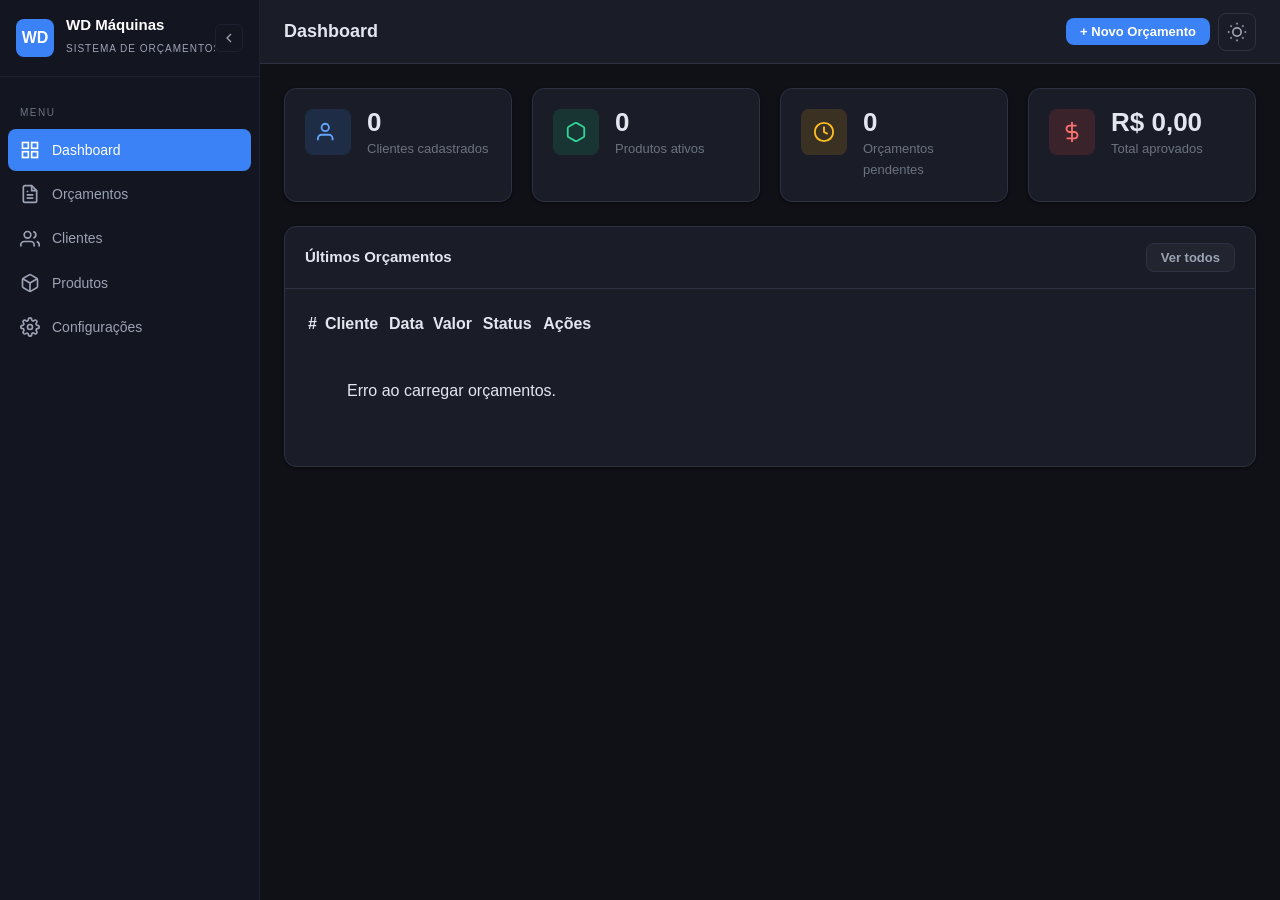
==== commit 3fac575c: "Update index.html" ====
--- a/index.html
+++ b/index.html
@@ -103,54 +103,54 @@
             </header>
 
             <!-- Content -->
-            <div class="content-area">
+            <div class="page-content">
 
                 <!-- Stat Cards -->
                 <div class="stats-grid">
                     <div class="stat-card">
-                        <div class="stat-icon">
+                        <div class="stat-icon blue">
                             <svg width="24" height="24" viewBox="0 0 24 24" fill="none" stroke="currentColor" stroke-width="2">
                                 <path d="M17 21v-2a4 4 0 0 0-4-4H5a4 4 0 0 0-4 4v2"/>
                                 <circle cx="9" cy="7" r="4"/>
                             </svg>
                         </div>
                         <div class="stat-info">
-                            <span class="stat-value" id="statClientes">-</span>
-                            <span class="stat-label">Clientes cadastrados</span>
+                            <h3 id="statClientes">-</h3>
+                            <p>Clientes cadastrados</p>
                         </div>
                     </div>
                     <div class="stat-card">
-                        <div class="stat-icon">
+                        <div class="stat-icon green">
                             <svg width="24" height="24" viewBox="0 0 24 24" fill="none" stroke="currentColor" stroke-width="2">
                                 <path d="M21 16V8a2 2 0 0 0-1-1.73l-7-4a2 2 0 0 0-2 0l-7 4A2 2 0 0 0 3 8v8a2 2 0 0 0 1 1.73l7 4a2 2 0 0 0 2 0l7-4A2 2 0 0 0 21 16z"/>
                             </svg>
                         </div>
                         <div class="stat-info">
-                            <span class="stat-value" id="statProdutos">-</span>
-                            <span class="stat-label">Produtos ativos</span>
+                            <h3 id="statProdutos">-</h3>
+                            <p>Produtos ativos</p>
                         </div>
                     </div>
                     <div class="stat-card">
-                        <div class="stat-icon">
+                        <div class="stat-icon yellow">
                             <svg width="24" height="24" viewBox="0 0 24 24" fill="none" stroke="currentColor" stroke-width="2">
                                 <circle cx="12" cy="12" r="10"/><polyline points="12 6 12 12 16 14"/>
                             </svg>
                         </div>
                         <div class="stat-info">
-                            <span class="stat-value" id="statPendentes">-</span>
-                            <span class="stat-label">Orçamentos pendentes</span>
+                            <h3 id="statPendentes">-</h3>
+                            <p>Orçamentos pendentes</p>
                         </div>
                     </div>
                     <div class="stat-card stat-highlight">
-                        <div class="stat-icon">
+                        <div class="stat-icon red">
                             <svg width="24" height="24" viewBox="0 0 24 24" fill="none" stroke="currentColor" stroke-width="2">
                                 <line x1="12" y1="1" x2="12" y2="23"/>
                                 <path d="M17 5H9.5a3.5 3.5 0 0 0 0 7h5a3.5 3.5 0 0 1 0 7H6"/>
                             </svg>
                         </div>
                         <div class="stat-info">
-                            <span class="stat-value" id="statAprovados">R$ -</span>
-                            <span class="stat-label">Total aprovados</span>
+                            <h3 id="statAprovados">R$ -</h3>
+                            <p>Total aprovados</p>
                         </div>
                     </div>
                 </div>
@@ -187,7 +187,7 @@
                     </div>
                 </div>
 
-            </div><!-- .content-area -->
+            </div><!-- .page-content -->
         </main>
     </div><!-- .app-layout -->
 
@@ -197,20 +197,11 @@
     <!-- Scripts -->
     <script src="js/app.js"></script>
     <script>
-        /**
-         * Dashboard — index.html
-         *
-         * Formatos REAIS da API (testados ao vivo):
-         *   GET /api/dashboard   → { total_clientes, total_produtos_ativos, total_orcamentos_pendentes, total_valor_aprovados }
-         *   GET /api/orcamentos  → { orcamentos: [...], total }
-         */
-
         document.addEventListener('DOMContentLoaded', async () => {
             await carregarDashboard();
             await carregarUltimosOrcamentos();
         });
 
-        // ========== HELPERS COM FALLBACK ==========
         function fmtCurrency(v) {
             if (typeof formatCurrency === 'function') return formatCurrency(v);
             return 'R$ ' + Number(v || 0).toFixed(2).replace('.', ',');
@@ -231,24 +222,19 @@
             return div.innerHTML;
         }
 
-        // ========== DASHBOARD STATS ==========
         async function carregarDashboard() {
             const el = (id) => document.getElementById(id);
-
             try {
                 const data = await apiGet('/api/dashboard');
                 console.log('[Dashboard] Resposta:', data);
-
                 const clientes = data.total_clientes ?? 0;
                 const produtos = data.total_produtos_ativos ?? 0;
                 const pendentes = data.total_orcamentos_pendentes ?? 0;
                 const aprovados = data.total_valor_aprovados ?? 0;
-
                 if (el('statClientes')) el('statClientes').textContent = clientes;
                 if (el('statProdutos')) el('statProdutos').textContent = produtos;
                 if (el('statPendentes')) el('statPendentes').textContent = pendentes;
                 if (el('statAprovados')) el('statAprovados').textContent = fmtCurrency(aprovados);
-
             } catch (error) {
                 console.error('[Dashboard] Erro ao carregar stats:', error);
                 if (el('statClientes')) el('statClientes').textContent = '0';
@@ -258,75 +244,30 @@
             }
         }
 
-        // ========== ÚLTIMOS ORÇAMENTOS ==========
         async function carregarUltimosOrcamentos() {
             const tbody = document.getElementById('tabelaUltimosOrcamentos');
             if (!tbody) return;
-
             try {
                 const data = await apiGet('/api/orcamentos?limit=10');
                 console.log('[Dashboard] Orçamentos resposta:', data);
-
                 const orcamentos = data.orcamentos || data.data || [];
-
                 if (!Array.isArray(orcamentos) || orcamentos.length === 0) {
-                    tbody.innerHTML = `
-                        <tr>
-                            <td colspan="6" style="text-align:center; padding:40px;">
-                                <p>Nenhum orçamento encontrado.</p>
-                                <a href="orcamentos.html?novo=1" class="btn btn-primary btn-sm" style="margin-top:10px;">Criar primeiro orçamento</a>
-                            </td>
-                        </tr>`;
+                    tbody.innerHTML = '<tr><td colspan="6" style="text-align:center; padding:40px;"><p>Nenhum orçamento encontrado.</p><a href="orcamentos.html?novo=1" class="btn btn-primary btn-sm" style="margin-top:10px;">Criar primeiro orçamento</a></td></tr>';
                     return;
                 }
-
                 tbody.innerHTML = orcamentos.map(orc => {
-                    const numero = orc.numero || orc.numero_orcamento || orc.id?.substring(0, 8) || '-';
+                    const numero = orc.numero || orc.numero_orcamento || '-';
                     const clienteNome = orc.cliente_nome || orc.cliente?.nome || '-';
                     const dataStr = fmtDate(orc.data_emissao || orc.created_at);
                     const valor = fmtCurrency(orc.valor_total || 0);
                     const status = orc.status || 'pendente';
-
-                    const badgeClass = {
-                        'pendente': 'badge-pendente',
-                        'aprovado': 'badge-aprovado',
-                        'recusado': 'badge-recusado',
-                        'expirado': 'badge-expirado'
-                    }[status] || 'badge-expirado';
-
-                    const statusLabel = {
-                        'pendente': 'Pendente',
-                        'aprovado': 'Aprovado',
-                        'recusado': 'Recusado',
-                        'expirado': 'Expirado'
-                    }[status] || status;
-
-                    return `
-                        <tr>
-                            <td><strong>#${safeEscape(String(numero))}</strong></td>
-                            <td>${safeEscape(clienteNome)}</td>
-                            <td>${dataStr}</td>
-                            <td><strong>${valor}</strong></td>
-                            <td><span class="badge ${badgeClass}">${statusLabel}</span></td>
-                            <td>
-                                <a href="preview.html?id=${orc.id}" class="btn btn-secondary btn-sm" title="Visualizar">
-                                    <svg width="16" height="16" viewBox="0 0 24 24" fill="none" stroke="currentColor" stroke-width="2">
-                                        <path d="M1 12s4-8 11-8 11 8 11 8-4 8-11 8-11-8-11-8z"/>
-                                        <circle cx="12" cy="12" r="3"/>
-                                    </svg>
-                                </a>
-                            </td>
-                        </tr>`;
+                    const badgeClass = { 'pendente':'badge-pendente','aprovado':'badge-aprovado','recusado':'badge-recusado','expirado':'badge-expirado' }[status] || 'badge-expirado';
+                    const statusLabel = { 'pendente':'Pendente','aprovado':'Aprovado','recusado':'Recusado','expirado':'Expirado' }[status] || status;
+                    return '<tr><td><strong>#' + safeEscape(String(numero)) + '</strong></td><td>' + safeEscape(clienteNome) + '</td><td>' + dataStr + '</td><td><strong>' + valor + '</strong></td><td><span class="badge ' + badgeClass + '">' + statusLabel + '</span></td><td><a href="preview.html?id=' + orc.id + '" class="btn btn-secondary btn-sm" title="Visualizar"><svg width="16" height="16" viewBox="0 0 24 24" fill="none" stroke="currentColor" stroke-width="2"><path d="M1 12s4-8 11-8 11 8 11 8-4 8-11 8-11-8-11-8z"/><circle cx="12" cy="12" r="3"/></svg></a></td></tr>';
                 }).join('');
-
             } catch (error) {
                 console.error('[Dashboard] Erro ao carregar orçamentos:', error);
-                tbody.innerHTML = `
-                    <tr>
-                        <td colspan="6" style="text-align:center; padding:40px;">
-                            <p>Erro ao carregar orçamentos.</p>
-                        </td>
-                    </tr>`;
+                tbody.innerHTML = '<tr><td colspan="6" style="text-align:center; padding:40px;"><p>Erro ao carregar orçamentos.</p></td></tr>';
             }
         }
     </script>
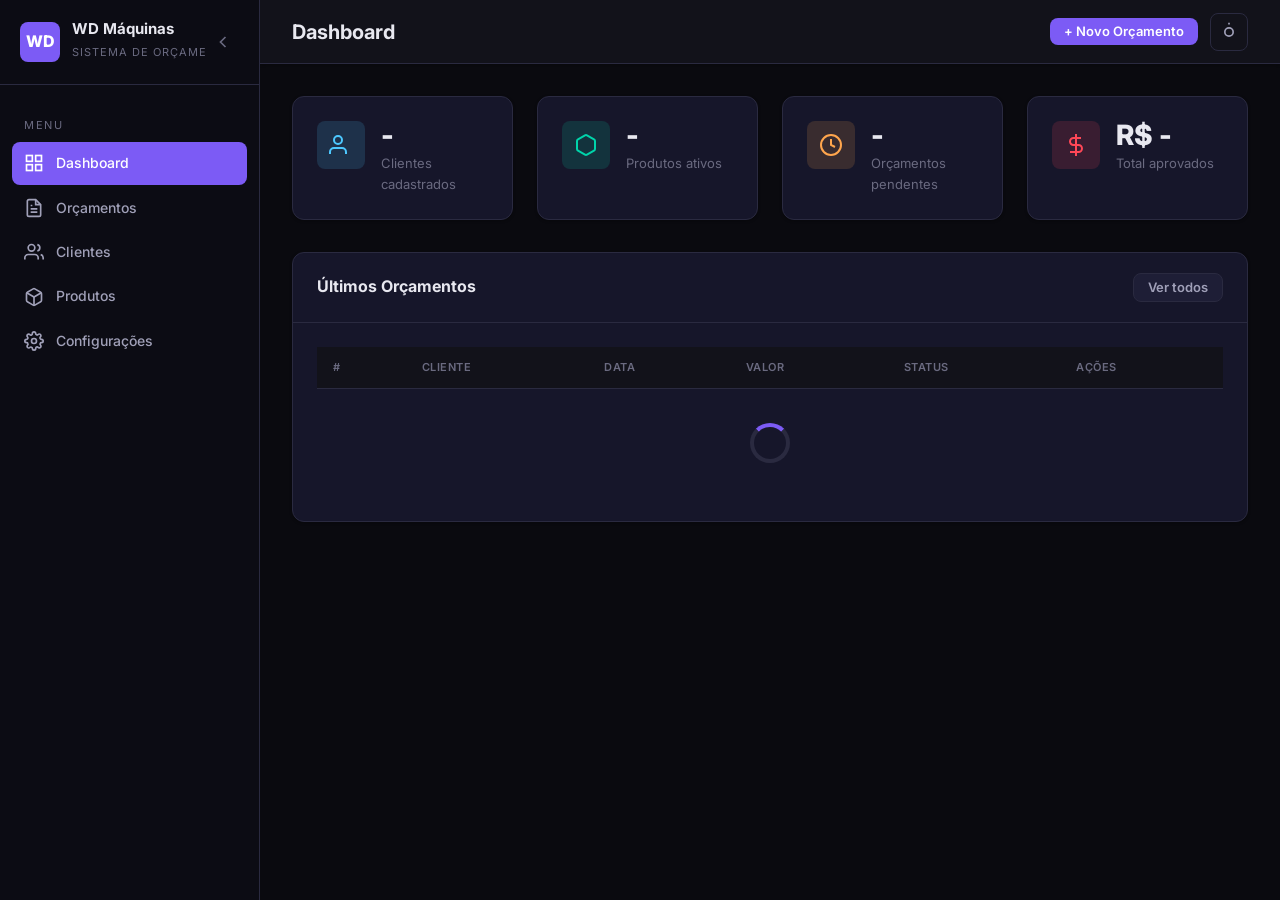
==== commit aee93127: "Update index.html" ====
--- a/index.html
+++ b/index.html
@@ -4,15 +4,16 @@
     <meta charset="UTF-8">
     <meta name="viewport" content="width=device-width, initial-scale=1.0">
     <title>Dashboard | WD Máquinas</title>
+    <link rel="preconnect" href="https://fonts.googleapis.com">
+    <link rel="preconnect" href="https://fonts.gstatic.com" crossorigin>
+    <link href="https://fonts.googleapis.com/css2?family=Inter:wght@400;500;600;700;800&display=swap" rel="stylesheet">
     <link rel="stylesheet" href="css/style.css">
 </head>
 <body>
     <div class="app-layout">
 
-        <!-- Sidebar Overlay (mobile) -->
         <div class="sidebar-overlay" id="sidebarOverlay"></div>
 
-        <!-- ========== SIDEBAR ========== -->
         <aside class="sidebar" id="sidebar">
             <div class="sidebar-header">
                 <div class="sidebar-logo">
@@ -22,97 +23,56 @@
                         <span>Sistema de Orçamentos</span>
                     </div>
                 </div>
-                <button class="sidebar-toggle" id="sidebarCollapse">
-                    <svg width="20" height="20" viewBox="0 0 24 24" fill="none" stroke="currentColor" stroke-width="2">
-                        <path d="M15 18l-6-6 6-6"/>
-                    </svg>
+                <button class="sidebar-toggle" id="sidebarCollapse" aria-label="Recolher menu">
+                    <svg width="20" height="20" viewBox="0 0 24 24" fill="none" stroke="currentColor" stroke-width="2"><path d="M15 18l-6-6 6-6"/></svg>
                 </button>
             </div>
             <nav class="sidebar-nav">
                 <div class="sidebar-nav-label">Menu</div>
                 <a href="index.html" class="sidebar-link active" title="Dashboard">
-                    <svg width="20" height="20" viewBox="0 0 24 24" fill="none" stroke="currentColor" stroke-width="2">
-                        <rect x="3" y="3" width="7" height="7"/><rect x="14" y="3" width="7" height="7"/>
-                        <rect x="3" y="14" width="7" height="7"/><rect x="14" y="14" width="7" height="7"/>
-                    </svg>
+                    <svg width="20" height="20" viewBox="0 0 24 24" fill="none" stroke="currentColor" stroke-width="2"><rect x="3" y="3" width="7" height="7"/><rect x="14" y="3" width="7" height="7"/><rect x="3" y="14" width="7" height="7"/><rect x="14" y="14" width="7" height="7"/></svg>
                     <span class="sidebar-link-text">Dashboard</span>
                 </a>
                 <a href="orcamentos.html" class="sidebar-link" title="Orçamentos">
-                    <svg width="20" height="20" viewBox="0 0 24 24" fill="none" stroke="currentColor" stroke-width="2">
-                        <path d="M14 2H6a2 2 0 0 0-2 2v16a2 2 0 0 0 2 2h12a2 2 0 0 0 2-2V8z"/>
-                        <polyline points="14 2 14 8 20 8"/>
-                        <line x1="16" y1="13" x2="8" y2="13"/>
-                        <line x1="16" y1="17" x2="8" y2="17"/>
-                        <polyline points="10 9 9 9 8 9"/>
-                    </svg>
+                    <svg width="20" height="20" viewBox="0 0 24 24" fill="none" stroke="currentColor" stroke-width="2"><path d="M14 2H6a2 2 0 0 0-2 2v16a2 2 0 0 0 2 2h12a2 2 0 0 0 2-2V8z"/><polyline points="14 2 14 8 20 8"/><line x1="16" y1="13" x2="8" y2="13"/><line x1="16" y1="17" x2="8" y2="17"/><polyline points="10 9 9 9 8 9"/></svg>
                     <span class="sidebar-link-text">Orçamentos</span>
                 </a>
                 <a href="clientes.html" class="sidebar-link" title="Clientes">
-                    <svg width="20" height="20" viewBox="0 0 24 24" fill="none" stroke="currentColor" stroke-width="2">
-                        <path d="M17 21v-2a4 4 0 0 0-4-4H5a4 4 0 0 0-4 4v2"/>
-                        <circle cx="9" cy="7" r="4"/>
-                        <path d="M23 21v-2a4 4 0 0 0-3-3.87"/>
-                        <path d="M16 3.13a4 4 0 0 1 0 7.75"/>
-                    </svg>
+                    <svg width="20" height="20" viewBox="0 0 24 24" fill="none" stroke="currentColor" stroke-width="2"><path d="M17 21v-2a4 4 0 0 0-4-4H5a4 4 0 0 0-4 4v2"/><circle cx="9" cy="7" r="4"/><path d="M23 21v-2a4 4 0 0 0-3-3.87"/><path d="M16 3.13a4 4 0 0 1 0 7.75"/></svg>
                     <span class="sidebar-link-text">Clientes</span>
                 </a>
                 <a href="produtos.html" class="sidebar-link" title="Produtos">
-                    <svg width="20" height="20" viewBox="0 0 24 24" fill="none" stroke="currentColor" stroke-width="2">
-                        <path d="M21 16V8a2 2 0 0 0-1-1.73l-7-4a2 2 0 0 0-2 0l-7 4A2 2 0 0 0 3 8v8a2 2 0 0 0 1 1.73l7 4a2 2 0 0 0 2 0l7-4A2 2 0 0 0 21 16z"/>
-                        <polyline points="3.27 6.96 12 12.01 20.73 6.96"/>
-                        <line x1="12" y1="22.08" x2="12" y2="12"/>
-                    </svg>
+                    <svg width="20" height="20" viewBox="0 0 24 24" fill="none" stroke="currentColor" stroke-width="2"><path d="M21 16V8a2 2 0 0 0-1-1.73l-7-4a2 2 0 0 0-2 0l-7 4A2 2 0 0 0 3 8v8a2 2 0 0 0 1 1.73l7 4a2 2 0 0 0 2 0l7-4A2 2 0 0 0 21 16z"/><polyline points="3.27 6.96 12 12.01 20.73 6.96"/><line x1="12" y1="22.08" x2="12" y2="12"/></svg>
                     <span class="sidebar-link-text">Produtos</span>
                 </a>
                 <a href="configuracoes.html" class="sidebar-link" title="Configurações">
-                    <svg width="20" height="20" viewBox="0 0 24 24" fill="none" stroke="currentColor" stroke-width="2">
-                        <circle cx="12" cy="12" r="3"/>
-                        <path d="M19.4 15a1.65 1.65 0 0 0 .33 1.82l.06.06a2 2 0 0 1 0 2.83 2 2 0 0 1-2.83 0l-.06-.06a1.65 1.65 0 0 0-1.82-.33 1.65 1.65 0 0 0-1 1.51V21a2 2 0 0 1-2 2 2 2 0 0 1-2-2v-.09A1.65 1.65 0 0 0 9 19.4a1.65 1.65 0 0 0-1.82.33l-.06.06a2 2 0 0 1-2.83 0 2 2 0 0 1 0-2.83l.06-.06A1.65 1.65 0 0 0 4.68 15a1.65 1.65 0 0 0-1.51-1H3a2 2 0 0 1-2-2 2 2 0 0 1 2-2h.09A1.65 1.65 0 0 0 4.6 9a1.65 1.65 0 0 0-.33-1.82l-.06-.06a2 2 0 0 1 0-2.83 2 2 0 0 1 2.83 0l.06.06A1.65 1.65 0 0 0 9 4.68a1.65 1.65 0 0 0 1-1.51V3a2 2 0 0 1 2-2 2 2 0 0 1 2 2v.09a1.65 1.65 0 0 0 1 1.51 1.65 1.65 0 0 0 1.82-.33l.06-.06a2 2 0 0 1 2.83 0 2 2 0 0 1 0 2.83l-.06.06a1.65 1.65 0 0 0-.33 1.82V9a1.65 1.65 0 0 0 1.51 1H21a2 2 0 0 1 2 2 2 2 0 0 1-2 2h-.09a1.65 1.65 0 0 0-1.51 1z"/>
-                    </svg>
+                    <svg width="20" height="20" viewBox="0 0 24 24" fill="none" stroke="currentColor" stroke-width="2"><circle cx="12" cy="12" r="3"/><path d="M19.4 15a1.65 1.65 0 0 0 .33 1.82l.06.06a2 2 0 0 1 0 2.83 2 2 0 0 1-2.83 0l-.06-.06a1.65 1.65 0 0 0-1.82-.33 1.65 1.65 0 0 0-1 1.51V21a2 2 0 0 1-2 2 2 2 0 0 1-2-2v-.09A1.65 1.65 0 0 0 9 19.4a1.65 1.65 0 0 0-1.82.33l-.06.06a2 2 0 0 1-2.83 0 2 2 0 0 1 0-2.83l.06-.06A1.65 1.65 0 0 0 4.68 15a1.65 1.65 0 0 0-1.51-1H3a2 2 0 0 1-2-2 2 2 0 0 1 2-2h.09A1.65 1.65 0 0 0 4.6 9a1.65 1.65 0 0 0-.33-1.82l-.06-.06a2 2 0 0 1 0-2.83 2 2 0 0 1 2.83 0l.06.06A1.65 1.65 0 0 0 9 4.68a1.65 1.65 0 0 0 1-1.51V3a2 2 0 0 1 2-2 2 2 0 0 1 2 2v.09a1.65 1.65 0 0 0 1 1.51 1.65 1.65 0 0 0 1.82-.33l.06-.06a2 2 0 0 1 2.83 0 2 2 0 0 1 0 2.83l-.06.06a1.65 1.65 0 0 0-.33 1.82V9a1.65 1.65 0 0 0 1.51 1H21a2 2 0 0 1 2 2 2 2 0 0 1-2 2h-.09a1.65 1.65 0 0 0-1.51 1z"/></svg>
                     <span class="sidebar-link-text">Configurações</span>
                 </a>
             </nav>
         </aside>
 
-        <!-- ========== MAIN ========== -->
         <main class="main-content">
-            <!-- Header -->
-            <header class="main-header">
+            <header class="main-header" id="mainHeader">
                 <div class="header-left">
-                    <button class="menu-toggle" id="menuToggle">
-                        <svg width="24" height="24" viewBox="0 0 24 24" fill="none" stroke="currentColor" stroke-width="2">
-                            <line x1="3" y1="12" x2="21" y2="12"/>
-                            <line x1="3" y1="6" x2="21" y2="6"/>
-                            <line x1="3" y1="18" x2="21" y2="18"/>
-                        </svg>
+                    <button class="menu-toggle" id="menuToggle" aria-label="Abrir menu">
+                        <svg width="24" height="24" viewBox="0 0 24 24" fill="none" stroke="currentColor" stroke-width="2"><line x1="3" y1="12" x2="21" y2="12"/><line x1="3" y1="6" x2="21" y2="6"/><line x1="3" y1="18" x2="21" y2="18"/></svg>
                     </button>
                     <h2>Dashboard</h2>
                 </div>
                 <div class="header-right">
                     <a href="orcamentos.html?novo=1" class="btn btn-primary btn-sm">+ Novo Orçamento</a>
                     <button class="theme-toggle" id="themeToggle" title="Alternar tema">
-                        <svg width="20" height="20" viewBox="0 0 24 24" fill="none" stroke="currentColor" stroke-width="2">
-                            <circle cx="12" cy="12" r="5"/><line x1="12" y1="1" x2="12" y2="3"/>
-                            <line x1="12" y1="21" x2="12" y2="23"/><line x1="4.22" y1="4.22" x2="5.64" y2="5.64"/>
-                            <line x1="18.36" y1="18.36" x2="19.78" y2="19.78"/><line x1="1" y1="12" x2="3" y2="12"/>
-                            <line x1="21" y1="12" x2="23" y2="12"/><line x1="4.22" y1="19.78" x2="5.64" y2="18.36"/>
-                            <line x1="18.36" y1="5.64" x2="19.78" y2="4.22"/>
-                        </svg>
+                        <svg width="20" height="20" viewBox="0 0 24 24" fill="none" stroke="currentColor" stroke-width="2"><circle cx="12" cy="12" r="5"/><line x1="12" y1="1" x2="12" y2="3"/></svg>
                     </button>
                 </div>
             </header>
 
-            <!-- Content -->
-            <div class="page-content">
-
-                <!-- Stat Cards -->
+            <div class="content-body">
                 <div class="stats-grid">
                     <div class="stat-card">
                         <div class="stat-icon blue">
-                            <svg width="24" height="24" viewBox="0 0 24 24" fill="none" stroke="currentColor" stroke-width="2">
-                                <path d="M17 21v-2a4 4 0 0 0-4-4H5a4 4 0 0 0-4 4v2"/>
-                                <circle cx="9" cy="7" r="4"/>
-                            </svg>
+                            <svg width="24" height="24" viewBox="0 0 24 24" fill="none" stroke="currentColor" stroke-width="2"><path d="M17 21v-2a4 4 0 0 0-4-4H5a4 4 0 0 0-4 4v2"/><circle cx="9" cy="7" r="4"/></svg>
                         </div>
                         <div class="stat-info">
                             <h3 id="statClientes">-</h3>
@@ -121,9 +81,7 @@
                     </div>
                     <div class="stat-card">
                         <div class="stat-icon green">
-                            <svg width="24" height="24" viewBox="0 0 24 24" fill="none" stroke="currentColor" stroke-width="2">
-                                <path d="M21 16V8a2 2 0 0 0-1-1.73l-7-4a2 2 0 0 0-2 0l-7 4A2 2 0 0 0 3 8v8a2 2 0 0 0 1 1.73l7 4a2 2 0 0 0 2 0l7-4A2 2 0 0 0 21 16z"/>
-                            </svg>
+                            <svg width="24" height="24" viewBox="0 0 24 24" fill="none" stroke="currentColor" stroke-width="2"><path d="M21 16V8a2 2 0 0 0-1-1.73l-7-4a2 2 0 0 0-2 0l-7 4A2 2 0 0 0 3 8v8a2 2 0 0 0 1 1.73l7 4a2 2 0 0 0 2 0l7-4A2 2 0 0 0 21 16z"/></svg>
                         </div>
                         <div class="stat-info">
                             <h3 id="statProdutos">-</h3>
@@ -132,21 +90,16 @@
                     </div>
                     <div class="stat-card">
                         <div class="stat-icon yellow">
-                            <svg width="24" height="24" viewBox="0 0 24 24" fill="none" stroke="currentColor" stroke-width="2">
-                                <circle cx="12" cy="12" r="10"/><polyline points="12 6 12 12 16 14"/>
-                            </svg>
+                            <svg width="24" height="24" viewBox="0 0 24 24" fill="none" stroke="currentColor" stroke-width="2"><circle cx="12" cy="12" r="10"/><polyline points="12 6 12 12 16 14"/></svg>
                         </div>
                         <div class="stat-info">
                             <h3 id="statPendentes">-</h3>
                             <p>Orçamentos pendentes</p>
                         </div>
                     </div>
-                    <div class="stat-card stat-highlight">
+                    <div class="stat-card">
                         <div class="stat-icon red">
-                            <svg width="24" height="24" viewBox="0 0 24 24" fill="none" stroke="currentColor" stroke-width="2">
-                                <line x1="12" y1="1" x2="12" y2="23"/>
-                                <path d="M17 5H9.5a3.5 3.5 0 0 0 0 7h5a3.5 3.5 0 0 1 0 7H6"/>
-                            </svg>
+                            <svg width="24" height="24" viewBox="0 0 24 24" fill="none" stroke="currentColor" stroke-width="2"><line x1="12" y1="1" x2="12" y2="23"/><path d="M17 5H9.5a3.5 3.5 0 0 0 0 7h5a3.5 3.5 0 0 1 0 7H6"/></svg>
                         </div>
                         <div class="stat-info">
                             <h3 id="statAprovados">R$ -</h3>
@@ -155,7 +108,6 @@
                     </div>
                 </div>
 
-                <!-- Últimos Orçamentos -->
                 <div class="card">
                     <div class="card-header">
                         <h3>Últimos Orçamentos</h3>
@@ -176,9 +128,8 @@
                                 </thead>
                                 <tbody id="tabelaUltimosOrcamentos">
                                     <tr>
-                                        <td colspan="6" style="text-align:center; padding:40px;">
+                                        <td colspan="6">
                                             <div class="spinner"></div>
-                                            <p>Carregando...</p>
                                         </td>
                                     </tr>
                                 </tbody>
@@ -186,90 +137,13 @@
                         </div>
                     </div>
                 </div>
+            </div>
+        </main>
+    </div>
 
-            </div><!-- .page-content -->
-        </main>
-    </div><!-- .app-layout -->
-
-    <!-- Toast -->
     <div id="toastContainer" class="toast-container"></div>
 
-    <!-- Scripts -->
     <script src="js/app.js"></script>
-    <script>
-        document.addEventListener('DOMContentLoaded', async () => {
-            await carregarDashboard();
-            await carregarUltimosOrcamentos();
-        });
-
-        function fmtCurrency(v) {
-            if (typeof formatCurrency === 'function') return formatCurrency(v);
-            return 'R$ ' + Number(v || 0).toFixed(2).replace('.', ',');
-        }
-
-        function fmtDate(d) {
-            if (typeof formatDate === 'function') return formatDate(d);
-            if (!d) return '-';
-            const part = d.split('T')[0].split('-');
-            if (part.length === 3) return part[2] + '/' + part[1] + '/' + part[0];
-            return d;
-        }
-
-        function safeEscape(s) {
-            if (typeof escapeHtml === 'function') return escapeHtml(s);
-            const div = document.createElement('div');
-            div.textContent = String(s || '');
-            return div.innerHTML;
-        }
-
-        async function carregarDashboard() {
-            const el = (id) => document.getElementById(id);
-            try {
-                const data = await apiGet('/api/dashboard');
-                console.log('[Dashboard] Resposta:', data);
-                const clientes = data.total_clientes ?? 0;
-                const produtos = data.total_produtos_ativos ?? 0;
-                const pendentes = data.total_orcamentos_pendentes ?? 0;
-                const aprovados = data.total_valor_aprovados ?? 0;
-                if (el('statClientes')) el('statClientes').textContent = clientes;
-                if (el('statProdutos')) el('statProdutos').textContent = produtos;
-                if (el('statPendentes')) el('statPendentes').textContent = pendentes;
-                if (el('statAprovados')) el('statAprovados').textContent = fmtCurrency(aprovados);
-            } catch (error) {
-                console.error('[Dashboard] Erro ao carregar stats:', error);
-                if (el('statClientes')) el('statClientes').textContent = '0';
-                if (el('statProdutos')) el('statProdutos').textContent = '0';
-                if (el('statPendentes')) el('statPendentes').textContent = '0';
-                if (el('statAprovados')) el('statAprovados').textContent = 'R$ 0,00';
-            }
-        }
-
-        async function carregarUltimosOrcamentos() {
-            const tbody = document.getElementById('tabelaUltimosOrcamentos');
-            if (!tbody) return;
-            try {
-                const data = await apiGet('/api/orcamentos?limit=10');
-                console.log('[Dashboard] Orçamentos resposta:', data);
-                const orcamentos = data.orcamentos || data.data || [];
-                if (!Array.isArray(orcamentos) || orcamentos.length === 0) {
-                    tbody.innerHTML = '<tr><td colspan="6" style="text-align:center; padding:40px;"><p>Nenhum orçamento encontrado.</p><a href="orcamentos.html?novo=1" class="btn btn-primary btn-sm" style="margin-top:10px;">Criar primeiro orçamento</a></td></tr>';
-                    return;
-                }
-                tbody.innerHTML = orcamentos.map(orc => {
-                    const numero = orc.numero || orc.numero_orcamento || '-';
-                    const clienteNome = orc.cliente_nome || orc.cliente?.nome || '-';
-                    const dataStr = fmtDate(orc.data_emissao || orc.created_at);
-                    const valor = fmtCurrency(orc.valor_total || 0);
-                    const status = orc.status || 'pendente';
-                    const badgeClass = { 'pendente':'badge-pendente','aprovado':'badge-aprovado','recusado':'badge-recusado','expirado':'badge-expirado' }[status] || 'badge-expirado';
-                    const statusLabel = { 'pendente':'Pendente','aprovado':'Aprovado','recusado':'Recusado','expirado':'Expirado' }[status] || status;
-                    return '<tr><td><strong>#' + safeEscape(String(numero)) + '</strong></td><td>' + safeEscape(clienteNome) + '</td><td>' + dataStr + '</td><td><strong>' + valor + '</strong></td><td><span class="badge ' + badgeClass + '">' + statusLabel + '</span></td><td><a href="preview.html?id=' + orc.id + '" class="btn btn-secondary btn-sm" title="Visualizar"><svg width="16" height="16" viewBox="0 0 24 24" fill="none" stroke="currentColor" stroke-width="2"><path d="M1 12s4-8 11-8 11 8 11 8-4 8-11 8-11-8-11-8z"/><circle cx="12" cy="12" r="3"/></svg></a></td></tr>';
-                }).join('');
-            } catch (error) {
-                console.error('[Dashboard] Erro ao carregar orçamentos:', error);
-                tbody.innerHTML = '<tr><td colspan="6" style="text-align:center; padding:40px;"><p>Erro ao carregar orçamentos.</p></td></tr>';
-            }
-        }
-    </script>
+    <script src="js/dashboard.js"></script>
 </body>
 </html>
--- a/css/style.css
+++ b/css/style.css
@@ -1,164 +1,128 @@
 /* ============================================================
    Sistema de Orçamentos WD Máquinas
-   CSS Completo - Dark Mode + Sidebar Recolhível + Responsivo
-   ============================================================ */
-
-/* ============================================================
-   CSS Variables - LIGHT THEME
+   css/style.css — CSS Único e Completo
+   ============================================================ */
+
+/* ============================================================
+   1. VARIÁVEIS — Dark (padrão)
    ============================================================ */
 :root {
-    --primary: #3b82f6;
-    --primary-dark: #2563eb;
-    --primary-light: #1e3a5f;
-    --secondary: #f59e0b;
-    --secondary-dark: #d97706;
-    --success: #10b981;
-    --success-light: #065f46;
-    --danger: #ef4444;
-    --danger-light: #7f1d1d;
-    --warning: #f59e0b;
-    --warning-light: #78350f;
-    --info: #3b82f6;
-    --info-light: #1e3a5f;
-
-    /* Backgrounds & Surfaces */
-    --bg-body: #0f1117;
-    --bg-surface: #1a1d27;
-    --bg-surface-hover: #22252f;
-    --bg-elevated: #242731;
-    --bg-input: #1a1d27;
+    /* Background */
+    --bg-primary: #0a0a0f;
+    --bg-secondary: #12121a;
+    --bg-card: #16162a;
+    --bg-input: #1a1a2e;
+    --bg-hover: #1e1e36;
+    --bg-table-header: #12121a;
+    --bg-table-row-hover: rgba(124, 91, 245, 0.06);
+    --bg-sidebar: #0c0c14;
+    --bg-modal-backdrop: rgba(0, 0, 0, 0.7);
+
+    /* Text */
+    --text-primary: #e8e8f0;
+    --text-secondary: #a0a0b8;
+    --text-muted: #6a6a80;
+    --text-inverse: #0a0a0f;
+
+    /* Brand Colors */
+    --color-primary: #7c5bf5;
+    --color-primary-hover: #6a4ae0;
+    --color-primary-light: rgba(124, 91, 245, 0.15);
+    --color-primary-glow: rgba(124, 91, 245, 0.3);
+
+    /* Status Colors */
+    --color-success: #00d4aa;
+    --color-success-light: rgba(0, 212, 170, 0.15);
+    --color-danger: #ff4757;
+    --color-danger-light: rgba(255, 71, 87, 0.15);
+    --color-warning: #ffa64d;
+    --color-warning-light: rgba(255, 166, 77, 0.15);
+    --color-info: #4dc8ff;
+    --color-info-light: rgba(77, 200, 255, 0.15);
 
     /* Borders */
-    --border-color: #2d3142;
-    --border-light: #363a4e;
-
-    /* Text */
-    --text-primary: #e4e6ef;
-    --text-secondary: #9ca3b4;
-    --text-muted: #6b7280;
-    --text-inverse: #0f1117;
-
-    /* Sidebar */
-    --sidebar-bg: #131520;
-    --sidebar-border: #1e2030;
-    --sidebar-text: #9ca3b4;
-    --sidebar-text-hover: #e4e6ef;
-    --sidebar-active-bg: var(--primary);
-    --sidebar-active-text: #ffffff;
-
-    /* Header */
-    --header-bg: #1a1d27;
-    --header-border: #2d3142;
-
-    /* Cards */
-    --card-bg: #1a1d27;
-    --card-shadow: 0 1px 3px rgba(0,0,0,0.3), 0 1px 2px rgba(0,0,0,0.2);
-    --card-shadow-hover: 0 4px 12px rgba(0,0,0,0.4);
-
-    /* Badge backgrounds (dark mode) */
-    --badge-pendente-bg: rgba(245,158,11,0.15);
-    --badge-pendente-text: #fbbf24;
-    --badge-aprovado-bg: rgba(16,185,129,0.15);
-    --badge-aprovado-text: #34d399;
-    --badge-recusado-bg: rgba(239,68,68,0.15);
-    --badge-recusado-text: #f87171;
-    --badge-expirado-bg: rgba(107,114,128,0.15);
-    --badge-expirado-text: #9ca3af;
-
-    /* Stat icons */
-    --stat-blue-bg: rgba(59,130,246,0.15);
-    --stat-blue-text: #60a5fa;
-    --stat-green-bg: rgba(16,185,129,0.15);
-    --stat-green-text: #34d399;
-    --stat-yellow-bg: rgba(245,158,11,0.15);
-    --stat-yellow-text: #fbbf24;
-    --stat-red-bg: rgba(239,68,68,0.15);
-    --stat-red-text: #f87171;
-
-    /* Toast */
-    --toast-shadow: 0 10px 25px rgba(0,0,0,0.5);
-
-    /* Modal */
-    --modal-overlay: rgba(0,0,0,0.7);
-    --modal-bg: #1a1d27;
-
-    /* Table */
-    --table-header-bg: #131520;
-    --table-row-hover: #22252f;
-    --table-border: #2d3142;
-
-    /* Misc */
-    --white: #ffffff;
-    --radius: 8px;
-    --radius-lg: 12px;
+    --border-color: #2a2a40;
+    --border-color-light: #1e1e34;
+
+    /* Shadows */
+    --shadow-sm: 0 1px 3px rgba(0, 0, 0, 0.3);
+    --shadow-md: 0 4px 12px rgba(0, 0, 0, 0.4);
+    --shadow-lg: 0 8px 24px rgba(0, 0, 0, 0.5);
+    --shadow-xl: 0 16px 48px rgba(0, 0, 0, 0.6);
+    --shadow-glow: 0 0 20px rgba(124, 91, 245, 0.15);
+
+    /* Layout */
     --sidebar-width: 260px;
     --sidebar-collapsed-width: 72px;
     --header-height: 64px;
-    --transition: all 0.25s ease;
-    --transition-sidebar: all 0.3s cubic-bezier(0.4, 0, 0.2, 1);
-}
-
-/* ============================================================
-   LIGHT THEME
+    --radius: 8px;
+    --radius-lg: 12px;
+    --radius-xl: 16px;
+
+    /* Transitions */
+    --transition-fast: 0.15s ease;
+    --transition: 0.3s ease;
+
+    /* Z-index Scale */
+    --z-content: 1;
+    --z-header: 100;
+    --z-sidebar-desktop: 200;
+    --z-overlay: 1000;
+    --z-sidebar-mobile: 1001;
+    --z-dropdown: 1500;
+    --z-modal: 2000;
+    --z-toast: 3000;
+}
+
+/* ============================================================
+   2. VARIÁVEIS — Light (alternativo)
    ============================================================ */
 [data-theme="light"] {
-    --bg-body: #f3f4f6;
-    --bg-surface: #ffffff;
-    --bg-surface-hover: #f9fafb;
-    --bg-elevated: #ffffff;
-    --bg-input: #ffffff;
-
-    --border-color: #e5e7eb;
-    --border-light: #f3f4f6;
-
-    --text-primary: #111827;
-    --text-secondary: #4b5563;
-    --text-muted: #9ca3af;
+    --bg-primary: #f0f2f5;
+    --bg-secondary: #ffffff;
+    --bg-card: #ffffff;
+    --bg-input: #f8f9fb;
+    --bg-hover: #f0f2f5;
+    --bg-table-header: #f8f9fb;
+    --bg-table-row-hover: rgba(124, 91, 245, 0.04);
+    --bg-sidebar: #1a1a2e;
+    --bg-modal-backdrop: rgba(0, 0, 0, 0.5);
+
+    --text-primary: #1a1a2e;
+    --text-secondary: #555570;
+    --text-muted: #8888a0;
     --text-inverse: #ffffff;
 
-    --sidebar-bg: #111827;
-    --sidebar-border: rgba(255,255,255,0.1);
-    --sidebar-text: #9ca3af;
-    --sidebar-text-hover: #ffffff;
-
-    --header-bg: #ffffff;
-    --header-border: #e5e7eb;
-
-    --card-bg: #ffffff;
-    --card-shadow: 0 1px 3px rgba(0,0,0,0.1), 0 1px 2px rgba(0,0,0,0.06);
-    --card-shadow-hover: 0 4px 6px rgba(0,0,0,0.1);
-
-    --badge-pendente-bg: #fef3c7;
-    --badge-pendente-text: #d97706;
-    --badge-aprovado-bg: #d1fae5;
-    --badge-aprovado-text: #059669;
-    --badge-recusado-bg: #fee2e2;
-    --badge-recusado-text: #dc2626;
-    --badge-expirado-bg: #e5e7eb;
-    --badge-expirado-text: #4b5563;
-
-    --stat-blue-bg: #dbeafe;
-    --stat-blue-text: #3b82f6;
-    --stat-green-bg: #d1fae5;
-    --stat-green-text: #10b981;
-    --stat-yellow-bg: #fef3c7;
-    --stat-yellow-text: #f59e0b;
-    --stat-red-bg: #fee2e2;
-    --stat-red-text: #ef4444;
-
-    --toast-shadow: 0 10px 15px rgba(0,0,0,0.1);
-    --modal-overlay: rgba(0,0,0,0.5);
-    --modal-bg: #ffffff;
-
-    --table-header-bg: #f9fafb;
-    --table-row-hover: #f9fafb;
-    --table-border: #e5e7eb;
-}
-
-/* ============================================================
-   Reset & Base
-   ============================================================ */
-*, *::before, *::after {
+    --color-primary: #6c4ae0;
+    --color-primary-hover: #5a3acc;
+    --color-primary-light: rgba(108, 74, 224, 0.1);
+    --color-primary-glow: rgba(108, 74, 224, 0.2);
+
+    --color-success: #00b894;
+    --color-success-light: rgba(0, 184, 148, 0.1);
+    --color-danger: #e74c3c;
+    --color-danger-light: rgba(231, 76, 60, 0.1);
+    --color-warning: #f39c12;
+    --color-warning-light: rgba(243, 156, 18, 0.1);
+    --color-info: #3498db;
+    --color-info-light: rgba(52, 152, 219, 0.1);
+
+    --border-color: #e0e0ea;
+    --border-color-light: #eaeaf0;
+
+    --shadow-sm: 0 1px 3px rgba(0, 0, 0, 0.08);
+    --shadow-md: 0 4px 12px rgba(0, 0, 0, 0.1);
+    --shadow-lg: 0 8px 24px rgba(0, 0, 0, 0.12);
+    --shadow-xl: 0 16px 48px rgba(0, 0, 0, 0.15);
+    --shadow-glow: 0 0 20px rgba(108, 74, 224, 0.1);
+}
+
+/* ============================================================
+   3. RESET
+   ============================================================ */
+*,
+*::before,
+*::after {
     margin: 0;
     padding: 0;
     box-sizing: border-box;
@@ -171,17 +135,31 @@
 
 body {
     font-family: 'Inter', -apple-system, BlinkMacSystemFont, 'Segoe UI', Roboto, sans-serif;
-    background: var(--bg-body);
+    background: var(--bg-primary);
     color: var(--text-primary);
     line-height: 1.6;
     min-height: 100vh;
-}
-
-a { text-decoration: none; color: inherit; }
-img { max-width: 100%; height: auto; }
-
-/* ============================================================
-   Layout: Sidebar + Main
+    -webkit-font-smoothing: antialiased;
+    -moz-osx-font-smoothing: grayscale;
+}
+
+a {
+    text-decoration: none;
+    color: inherit;
+}
+
+img {
+    max-width: 100%;
+    height: auto;
+    display: block;
+}
+
+button {
+    font-family: inherit;
+}
+
+/* ============================================================
+   4. LAYOUT — App (Sidebar + Main)
    ============================================================ */
 .app-layout {
     display: flex;
@@ -189,36 +167,35 @@
 }
 
 /* ============================================================
-   Sidebar - Collapsible
+   5. SIDEBAR
    ============================================================ */
 .sidebar {
     width: var(--sidebar-width);
-    background: var(--sidebar-bg);
-    color: var(--white);
+    background: var(--bg-sidebar);
     position: fixed;
     top: 0;
     left: 0;
     bottom: 0;
-    z-index: 100;
+    z-index: var(--z-sidebar-desktop);
     display: flex;
     flex-direction: column;
-    transition: var(--transition-sidebar);
-    overflow: hidden;
-    border-right: 1px solid var(--sidebar-border);
-}
-
-/* Sidebar Collapsed */
+    transition: width var(--transition);
+    overflow-y: auto;
+    overflow-x: hidden;
+    border-right: 1px solid var(--border-color);
+}
+
 .sidebar.collapsed {
     width: var(--sidebar-collapsed-width);
 }
 
 .sidebar-header {
-    padding: 16px;
-    border-bottom: 1px solid var(--sidebar-border);
+    padding: 20px;
+    border-bottom: 1px solid var(--border-color);
     display: flex;
     align-items: center;
     justify-content: space-between;
-    min-height: 64px;
+    min-height: 72px;
 }
 
 .sidebar-logo {
@@ -226,74 +203,63 @@
     align-items: center;
     gap: 12px;
     overflow: hidden;
-    flex: 1;
-    min-width: 0;
 }
 
 .sidebar-logo-icon {
-    width: 38px;
-    height: 38px;
-    background: var(--primary);
+    width: 40px;
+    height: 40px;
+    min-width: 40px;
+    background: var(--color-primary);
     border-radius: var(--radius);
     display: flex;
     align-items: center;
     justify-content: center;
     font-weight: 800;
     font-size: 16px;
-    color: var(--white);
-    flex-shrink: 0;
+    color: #ffffff;
 }
 
 .sidebar-logo-text {
+    white-space: nowrap;
     overflow: hidden;
-    white-space: nowrap;
-    transition: var(--transition-sidebar);
+    transition: opacity var(--transition);
 }
 
 .sidebar.collapsed .sidebar-logo-text {
+    opacity: 0;
     width: 0;
-    opacity: 0;
 }
 
 .sidebar-logo-text h1 {
     font-size: 15px;
     font-weight: 700;
+    color: var(--text-primary);
     line-height: 1.2;
-    color: var(--white);
 }
 
 .sidebar-logo-text span {
-    font-size: 10px;
-    color: var(--sidebar-text);
+    font-size: 11px;
+    color: var(--text-muted);
     text-transform: uppercase;
     letter-spacing: 1px;
 }
 
-/* Sidebar Toggle Button */
 .sidebar-toggle {
-    width: 28px;
-    height: 28px;
-    border-radius: 6px;
-    border: 1px solid var(--sidebar-border);
-    background: transparent;
-    color: var(--sidebar-text);
+    background: none;
+    border: none;
+    color: var(--text-muted);
     cursor: pointer;
+    padding: 6px;
+    border-radius: var(--radius);
+    transition: background var(--transition-fast), color var(--transition-fast);
     display: flex;
     align-items: center;
     justify-content: center;
-    transition: var(--transition);
-    flex-shrink: 0;
 }
 
 .sidebar-toggle:hover {
-    background: rgba(255,255,255,0.1);
-    color: var(--white);
-}
-
-.sidebar-toggle svg {
-    width: 16px;
-    height: 16px;
-    transition: transform 0.3s ease;
+    background: var(--bg-hover);
+    color: var(--text-primary);
 }
 
 .sidebar.collapsed .sidebar-toggle svg {
@@ -302,13 +268,11 @@
 
 .sidebar-nav {
     flex: 1;
-    padding: 12px 8px;
-    overflow-y: auto;
-    overflow-x: hidden;
+    padding: 16px 12px;
 }
 
 .sidebar-nav-label {
-    font-size: 10px;
+    font-size: 11px;
     text-transform: uppercase;
     letter-spacing: 1.5px;
     color: var(--text-muted);
@@ -316,7 +280,6 @@
     margin-top: 8px;
     white-space: nowrap;
     overflow: hidden;
-    transition: var(--transition-sidebar);
 }
 
 .sidebar.collapsed .sidebar-nav-label {
@@ -332,41 +295,41 @@
     gap: 12px;
     padding: 10px 12px;
     border-radius: var(--radius);
-    color: var(--sidebar-text);
+    color: var(--text-secondary);
     font-size: 14px;
     font-weight: 500;
-    transition: var(--transition);
+    transition: background var(--transition-fast), color var(--transition-fast);
     cursor: pointer;
     margin-bottom: 2px;
     white-space: nowrap;
     overflow: hidden;
-    position: relative;
 }
 
 .sidebar-link:hover {
-    background: rgba(255,255,255,0.08);
-    color: var(--sidebar-text-hover);
+    background: var(--bg-hover);
+    color: var(--text-primary);
 }
 
 .sidebar-link.active {
-    background: var(--sidebar-active-bg);
-    color: var(--sidebar-active-text);
+    background: var(--color-primary);
+    color: #ffffff;
 }
 
 .sidebar-link svg {
     width: 20px;
     height: 20px;
+    min-width: 20px;
     flex-shrink: 0;
 }
 
 .sidebar-link-text {
-    transition: var(--transition-sidebar);
     overflow: hidden;
+    transition: opacity var(--transition);
 }
 
 .sidebar.collapsed .sidebar-link-text {
+    opacity: 0;
     width: 0;
-    opacity: 0;
 }
 
 .sidebar.collapsed .sidebar-link {
@@ -374,26 +337,24 @@
     padding: 10px;
 }
 
-/* Tooltip on collapsed sidebar */
-.sidebar.collapsed .sidebar-link[title]:hover::after {
-    content: attr(title);
-    position: absolute;
-    left: calc(var(--sidebar-collapsed-width) + 8px);
-    top: 50%;
-    transform: translateY(-50%);
-    background: var(--bg-elevated);
-    color: var(--text-primary);
-    padding: 6px 12px;
-    border-radius: 6px;
-    font-size: 13px;
-    white-space: nowrap;
-    box-shadow: 0 4px 12px rgba(0,0,0,0.3);
-    z-index: 200;
-    border: 1px solid var(--border-color);
-}
-
-/* ============================================================
-   Main Content
+/* Sidebar Overlay (mobile) */
+.sidebar-overlay {
+    display: none;
+    position: fixed;
+    top: 0;
+    left: 0;
+    right: 0;
+    bottom: 0;
+    background: var(--bg-modal-backdrop);
+    z-index: var(--z-overlay);
+}
+
+.sidebar-overlay.active {
+    display: block;
+}
+
+/* ============================================================
+   6. HEADER
    ============================================================ */
 .main-content {
     flex: 1;
@@ -401,28 +362,25 @@
     min-height: 100vh;
     display: flex;
     flex-direction: column;
-    transition: var(--transition-sidebar);
-}
-
-.sidebar.collapsed ~ .main-content,
-body.sidebar-collapsed .main-content {
+    transition: margin-left var(--transition);
+}
+
+.sidebar.collapsed ~ .main-content {
     margin-left: var(--sidebar-collapsed-width);
 }
 
-/* ============================================================
-   Header
-   ============================================================ */
 .main-header {
     height: var(--header-height);
-    background: var(--header-bg);
-    border-bottom: 1px solid var(--header-border);
+    background: var(--bg-secondary);
+    border-bottom: 1px solid var(--border-color);
     display: flex;
     align-items: center;
     justify-content: space-between;
-    padding: 0 24px;
+    padding: 0 32px;
     position: sticky;
     top: 0;
-    z-index: 50;
+    z-index: var(--z-header);
+    box-shadow: var(--shadow-sm);
 }
 
 .header-left {
@@ -432,7 +390,7 @@
 }
 
 .header-left h2 {
-    font-size: 18px;
+    font-size: 20px;
     font-weight: 700;
     color: var(--text-primary);
 }
@@ -440,35 +398,9 @@
 .header-right {
     display: flex;
     align-items: center;
-    gap: 8px;
-}
-
-/* Theme Toggle */
-.theme-toggle {
-    width: 38px;
-    height: 38px;
-    border-radius: var(--radius);
-    border: 1px solid var(--border-color);
-    background: transparent;
-    color: var(--text-secondary);
-    cursor: pointer;
-    display: flex;
-    align-items: center;
-    justify-content: center;
-    transition: var(--transition);
-}
-
-.theme-toggle:hover {
-    background: var(--bg-surface-hover);
-    color: var(--text-primary);
-}
-
-.theme-toggle svg {
-    width: 20px;
-    height: 20px;
-}
-
-/* Mobile menu toggle */
+    gap: 12px;
+}
+
 .menu-toggle {
     display: none;
     background: none;
@@ -477,49 +409,72 @@
     cursor: pointer;
     padding: 8px;
     border-radius: var(--radius);
-}
-
-.menu-toggle:hover { background: var(--bg-surface-hover); }
-.menu-toggle svg { width: 24px; height: 24px; }
-
-/* ============================================================
-   Page Content
-   ============================================================ */
-.page-content {
+    transition: background var(--transition-fast);
+}
+
+.menu-toggle:hover {
+    background: var(--bg-hover);
+}
+
+.menu-toggle svg {
+    width: 24px;
+    height: 24px;
+}
+
+.theme-toggle {
+    background: none;
+    border: 1px solid var(--border-color);
+    color: var(--text-secondary);
+    cursor: pointer;
+    padding: 8px;
+    border-radius: var(--radius);
+    display: flex;
+    align-items: center;
+    justify-content: center;
+    transition: background var(--transition-fast), color var(--transition-fast), border-color var(--transition-fast);
+}
+
+.theme-toggle:hover {
+    background: var(--bg-hover);
+    color: var(--text-primary);
+    border-color: var(--color-primary);
+}
+
+/* ============================================================
+   7. CARDS
+   ============================================================ */
+.content-body {
     flex: 1;
-    padding: 24px;
-}
-
-/* ============================================================
-   Stats / Dashboard Cards
-   ============================================================ */
+    padding: 32px;
+}
+
 .stats-grid {
     display: grid;
-    grid-template-columns: repeat(auto-fit, minmax(220px, 1fr));
-    gap: 20px;
-    margin-bottom: 24px;
+    grid-template-columns: repeat(4, 1fr);
+    gap: 24px;
+    margin-bottom: 32px;
 }
 
 .stat-card {
-    background: var(--card-bg);
+    background: var(--bg-card);
     border-radius: var(--radius-lg);
-    padding: 20px;
-    box-shadow: var(--card-shadow);
+    padding: 24px;
+    box-shadow: var(--shadow-sm);
+    border: 1px solid var(--border-color);
     display: flex;
     align-items: flex-start;
     gap: 16px;
-    transition: var(--transition);
-    border: 1px solid var(--border-color);
+    transition: box-shadow var(--transition), transform var(--transition);
 }
 
 .stat-card:hover {
-    box-shadow: var(--card-shadow-hover);
+    box-shadow: var(--shadow-glow);
     transform: translateY(-2px);
 }
 
 .stat-icon {
-    width: 46px;
-    height: 46px;
+    width: 48px;
+    height: 48px;
     border-radius: var(--radius);
     display: flex;
     align-items: center;
@@ -527,15 +482,33 @@
     flex-shrink: 0;
 }
 
-.stat-icon svg { width: 22px; height: 22px; }
-
-.stat-icon.blue { background: var(--stat-blue-bg); color: var(--stat-blue-text); }
-.stat-icon.green { background: var(--stat-green-bg); color: var(--stat-green-text); }
-.stat-icon.yellow { background: var(--stat-yellow-bg); color: var(--stat-yellow-text); }
-.stat-icon.red { background: var(--stat-red-bg); color: var(--stat-red-text); }
+.stat-icon svg {
+    width: 24px;
+    height: 24px;
+}
+
+.stat-icon.blue {
+    background: var(--color-info-light);
+    color: var(--color-info);
+}
+
+.stat-icon.green {
+    background: var(--color-success-light);
+    color: var(--color-success);
+}
+
+.stat-icon.yellow {
+    background: var(--color-warning-light);
+    color: var(--color-warning);
+}
+
+.stat-icon.red {
+    background: var(--color-danger-light);
+    color: var(--color-danger);
+}
 
 .stat-info h3 {
-    font-size: 26px;
+    font-size: 28px;
     font-weight: 800;
     color: var(--text-primary);
     line-height: 1;
@@ -547,19 +520,16 @@
     margin-top: 4px;
 }
 
-/* ============================================================
-   Card Component
-   ============================================================ */
 .card {
-    background: var(--card-bg);
+    background: var(--bg-card);
     border-radius: var(--radius-lg);
-    box-shadow: var(--card-shadow);
+    box-shadow: var(--shadow-sm);
+    border: 1px solid var(--border-color);
     overflow: hidden;
-    border: 1px solid var(--border-color);
 }
 
 .card-header {
-    padding: 16px 20px;
+    padding: 20px 24px;
     border-bottom: 1px solid var(--border-color);
     display: flex;
     align-items: center;
@@ -569,75 +539,33 @@
 }
 
 .card-header h3 {
-    font-size: 15px;
+    font-size: 16px;
     font-weight: 700;
     color: var(--text-primary);
 }
 
-.card-body { padding: 20px; }
-.card-body-no-pad { padding: 0; }
-
-/* ============================================================
-   Actions Bar
-   ============================================================ */
-.actions-bar {
-    display: flex;
-    align-items: center;
-    justify-content: space-between;
-    flex-wrap: wrap;
-    gap: 12px;
-    margin-bottom: 20px;
-}
-
-.search-box {
-    position: relative;
-    flex: 1;
-    max-width: 400px;
-}
-
-.search-box input {
-    width: 100%;
-    padding: 10px 16px 10px 42px;
-    border: 1px solid var(--border-color);
-    border-radius: var(--radius);
-    font-size: 14px;
-    background: var(--bg-input);
-    color: var(--text-primary);
-    transition: var(--transition);
-}
-
-.search-box input:focus {
-    outline: none;
-    border-color: var(--primary);
-    box-shadow: 0 0 0 3px rgba(59,130,246,0.2);
-}
-
-.search-box input::placeholder { color: var(--text-muted); }
-
-.search-box svg {
-    position: absolute;
-    left: 14px;
-    top: 50%;
-    transform: translateY(-50%);
-    width: 18px;
-    height: 18px;
-    color: var(--text-muted);
-}
-
-/* ============================================================
-   Table
-   ============================================================ */
-.table-wrapper { overflow-x: auto; }
-
-.data-table {
+.card-body {
+    padding: 24px;
+}
+
+/* ============================================================
+   8. TABELAS
+   ============================================================ */
+.table-container {
+    overflow-x: auto;
+}
+
+table {
     width: 100%;
     border-collapse: collapse;
     font-size: 14px;
 }
 
-.data-table thead { background: var(--table-header-bg); }
-
-.data-table th {
+thead {
+    background: var(--bg-table-header);
+}
+
+th {
     padding: 12px 16px;
     text-align: left;
     font-weight: 600;
@@ -649,18 +577,83 @@
     white-space: nowrap;
 }
 
-.data-table td {
-    padding: 12px 16px;
-    border-bottom: 1px solid var(--border-color);
+td {
+    padding: 14px 16px;
+    border-bottom: 1px solid var(--border-color-light);
     color: var(--text-secondary);
 }
 
-.data-table tbody tr { transition: var(--transition); }
-.data-table tbody tr:hover { background: var(--table-row-hover); }
-.data-table tbody tr:last-child td { border-bottom: none; }
-
-/* ============================================================
-   Buttons
+tbody tr {
+    transition: background var(--transition-fast);
+}
+
+tbody tr:hover {
+    background: var(--bg-table-row-hover);
+}
+
+tbody tr:last-child td {
+    border-bottom: none;
+}
+
+/* ============================================================
+   9. FORMS
+   ============================================================ */
+.form-grid {
+    display: grid;
+    grid-template-columns: repeat(auto-fit, minmax(280px, 1fr));
+    gap: 20px;
+}
+
+.form-group {
+    display: flex;
+    flex-direction: column;
+    gap: 6px;
+}
+
+.form-group.full-width {
+    grid-column: 1 / -1;
+}
+
+.form-group label {
+    font-size: 13px;
+    font-weight: 600;
+    color: var(--text-secondary);
+}
+
+.form-input {
+    padding: 10px 14px;
+    border: 1px solid var(--border-color);
+    border-radius: var(--radius);
+    font-size: 14px;
+    font-family: inherit;
+    background: var(--bg-input);
+    color: var(--text-primary);
+    transition: border-color var(--transition-fast), box-shadow var(--transition-fast);
+    width: 100%;
+}
+
+.form-input:focus {
+    outline: none;
+    border-color: var(--color-primary);
+    box-shadow: 0 0 0 3px var(--color-primary-glow);
+}
+
+.form-input::placeholder {
+    color: var(--text-muted);
+}
+
+.form-input:disabled {
+    opacity: 0.5;
+    cursor: not-allowed;
+}
+
+textarea.form-input {
+    resize: vertical;
+    min-height: 80px;
+}
+
+/* ============================================================
+   10. BOTÕES
    ============================================================ */
 .btn {
     display: inline-flex;
@@ -673,32 +666,68 @@
     border: none;
     border-radius: var(--radius);
     cursor: pointer;
-    transition: var(--transition);
+    transition: background var(--transition-fast), transform var(--transition-fast), box-shadow var(--transition-fast);
     text-decoration: none;
     line-height: 1;
     white-space: nowrap;
-}
-
-.btn svg { width: 18px; height: 18px; }
-
-.btn-primary { background: var(--primary); color: var(--white); }
-.btn-primary:hover { background: var(--primary-dark); }
-
-.btn-success { background: var(--success); color: var(--white); }
-.btn-success:hover { background: #059669; }
-
-.btn-danger { background: var(--danger); color: var(--white); }
-.btn-danger:hover { background: #dc2626; }
-
-.btn-warning { background: var(--warning); color: #000; }
-.btn-warning:hover { background: #d97706; }
+    font-family: inherit;
+}
+
+.btn:disabled {
+    opacity: 0.6;
+    cursor: not-allowed;
+    transform: none;
+}
+
+.btn svg {
+    width: 18px;
+    height: 18px;
+}
+
+.btn-primary {
+    background: var(--color-primary);
+    color: #ffffff;
+}
+
+.btn-primary:hover:not(:disabled) {
+    background: var(--color-primary-hover);
+    box-shadow: 0 4px 12px var(--color-primary-glow);
+}
+
+.btn-success {
+    background: var(--color-success);
+    color: #ffffff;
+}
+
+.btn-success:hover:not(:disabled) {
+    filter: brightness(1.1);
+}
+
+.btn-danger {
+    background: var(--color-danger);
+    color: #ffffff;
+}
+
+.btn-danger:hover:not(:disabled) {
+    filter: brightness(1.1);
+}
+
+.btn-warning {
+    background: var(--color-warning);
+    color: #ffffff;
+}
+
+.btn-warning:hover:not(:disabled) {
+    filter: brightness(1.1);
+}
 
 .btn-secondary {
-    background: var(--bg-surface-hover);
+    background: var(--bg-hover);
     color: var(--text-secondary);
     border: 1px solid var(--border-color);
 }
-.btn-secondary:hover {
+
+.btn-secondary:hover:not(:disabled) {
     background: var(--border-color);
     color: var(--text-primary);
 }
@@ -708,13 +737,22 @@
     border: 1px solid var(--border-color);
     color: var(--text-secondary);
 }
-.btn-outline:hover {
-    background: var(--bg-surface-hover);
-    color: var(--text-primary);
-}
-
-.btn-sm { padding: 7px 14px; font-size: 13px; }
-.btn-sm svg { width: 16px; height: 16px; }
+
+.btn-outline:hover:not(:disabled) {
+    background: var(--bg-hover);
+    border-color: var(--color-primary);
+    color: var(--color-primary);
+}
+
+.btn-sm {
+    padding: 7px 14px;
+    font-size: 13px;
+}
+
+.btn-sm svg {
+    width: 16px;
+    height: 16px;
+}
 
 .btn-icon {
     padding: 8px;
@@ -723,159 +761,31 @@
     border: none;
     cursor: pointer;
     color: var(--text-muted);
-    transition: var(--transition);
+    transition: background var(--transition-fast), color var(--transition-fast);
     display: inline-flex;
     align-items: center;
     justify-content: center;
 }
 
 .btn-icon:hover {
-    background: var(--bg-surface-hover);
-    color: var(--text-primary);
-}
-
-.btn-icon.edit:hover { color: var(--info); }
-.btn-icon.delete:hover { color: var(--danger); }
-.btn-icon.view:hover { color: var(--success); }
-
-/* ============================================================
-   Badges
-   ============================================================ */
-.badge {
-    display: inline-flex;
-    align-items: center;
-    padding: 4px 10px;
-    font-size: 12px;
-    font-weight: 600;
-    border-radius: 20px;
-}
-
-.badge-pendente { background: var(--badge-pendente-bg); color: var(--badge-pendente-text); }
-.badge-aprovado { background: var(--badge-aprovado-bg); color: var(--badge-aprovado-text); }
-.badge-recusado { background: var(--badge-recusado-bg); color: var(--badge-recusado-text); }
-.badge-expirado { background: var(--badge-expirado-bg); color: var(--badge-expirado-text); }
-
-/* ============================================================
-   Forms
-   ============================================================ */
-.form-grid {
-    display: grid;
-    grid-template-columns: repeat(auto-fit, minmax(260px, 1fr));
-    gap: 16px;
-}
-
-.form-group {
-    display: flex;
-    flex-direction: column;
-    gap: 6px;
-}
-
-.form-group.full-width { grid-column: 1 / -1; }
-
-.form-group label {
-    font-size: 13px;
-    font-weight: 600;
-    color: var(--text-secondary);
-}
-
-.form-group label .required { color: var(--danger); margin-left: 2px; }
-
-.form-group input,
-.form-group select,
-.form-group textarea {
-    padding: 10px 14px;
-    border: 1px solid var(--border-color);
-    border-radius: var(--radius);
-    font-size: 14px;
-    font-family: inherit;
-    background: var(--bg-input);
-    color: var(--text-primary);
-    transition: var(--transition);
-}
-
-.form-group input:focus,
-.form-group select:focus,
-.form-group textarea:focus {
-    outline: none;
-    border-color: var(--primary);
-    box-shadow: 0 0 0 3px rgba(59,130,246,0.2);
-}
-
-.form-group input::placeholder,
-.form-group textarea::placeholder { color: var(--text-muted); }
-
-.form-group textarea { resize: vertical; min-height: 80px; }
-
-.form-group input:disabled,
-.form-group select:disabled {
-    background: var(--bg-body);
-    cursor: not-allowed;
-    opacity: 0.6;
-}
-
-.form-group select option {
-    background: var(--bg-surface);
-    color: var(--text-primary);
-}
-
-.form-actions {
-    display: flex;
-    align-items: center;
-    justify-content: flex-end;
-    gap: 12px;
-    margin-top: 20px;
-    padding-top: 20px;
-    border-top: 1px solid var(--border-color);
-}
-
-/* Image upload preview */
-.img-upload-area {
-    border: 2px dashed var(--border-color);
-    border-radius: var(--radius);
-    padding: 24px;
-    text-align: center;
-    cursor: pointer;
-    transition: var(--transition);
-    position: relative;
-    overflow: hidden;
-}
-
-.img-upload-area:hover {
-    border-color: var(--primary);
-    background: var(--bg-surface-hover);
-}
-
-.img-upload-area img {
-    max-width: 100%;
-    max-height: 200px;
-    object-fit: contain;
-    border-radius: var(--radius);
-}
-
-.img-upload-area .upload-placeholder {
-    color: var(--text-muted);
-    font-size: 14px;
-}
-
-.img-upload-area .upload-placeholder svg {
-    width: 40px;
-    height: 40px;
-    margin-bottom: 8px;
-    color: var(--text-muted);
-}
-
-.img-upload-area input[type="file"] {
-    position: absolute;
-    top: 0;
-    left: 0;
-    width: 100%;
-    height: 100%;
-    opacity: 0;
-    cursor: pointer;
-}
-
-/* ============================================================
-   Modal
+    background: var(--bg-hover);
+    color: var(--text-primary);
+}
+
+.btn-icon.edit:hover {
+    color: var(--color-info);
+}
+
+.btn-icon.delete:hover {
+    color: var(--color-danger);
+}
+
+.btn-icon.view:hover {
+    color: var(--color-success);
+}
+
+/* ============================================================
+   11. MODAIS
    ============================================================ */
 .modal-overlay {
     position: fixed;
@@ -883,15 +793,17 @@
     left: 0;
     right: 0;
     bottom: 0;
-    background: var(--modal-overlay);
-    z-index: 200;
+    background: var(--bg-modal-backdrop);
+    z-index: var(--z-modal);
     display: flex;
     align-items: center;
     justify-content: center;
     padding: 24px;
     opacity: 0;
     visibility: hidden;
-    transition: all 0.3s ease;
+    transition: opacity var(--transition), visibility var(--transition);
+    backdrop-filter: blur(4px);
+    -webkit-backdrop-filter: blur(4px);
 }
 
 .modal-overlay.active {
@@ -900,24 +812,28 @@
 }
 
 .modal {
-    background: var(--modal-bg);
-    border-radius: var(--radius-lg);
+    background: var(--bg-card);
+    border-radius: var(--radius-xl);
     width: 100%;
     max-width: 640px;
     max-height: 90vh;
     overflow-y: auto;
-    box-shadow: 0 20px 40px rgba(0,0,0,0.5);
+    box-shadow: var(--shadow-xl);
+    border: 1px solid var(--border-color);
     transform: scale(0.95) translateY(20px);
-    transition: all 0.3s ease;
-    border: 1px solid var(--border-color);
+    transition: transform var(--transition);
 }
 
 .modal-overlay.active .modal {
     transform: scale(1) translateY(0);
 }
 
+.modal-lg {
+    max-width: 800px;
+}
+
 .modal-header {
-    padding: 16px 20px;
+    padding: 20px 24px;
     border-bottom: 1px solid var(--border-color);
     display: flex;
     align-items: center;
@@ -925,14 +841,14 @@
 }
 
 .modal-header h3 {
-    font-size: 17px;
+    font-size: 18px;
     font-weight: 700;
     color: var(--text-primary);
 }
 
 .modal-close {
-    width: 34px;
-    height: 34px;
+    width: 36px;
+    height: 36px;
     border-radius: var(--radius);
     border: none;
     background: transparent;
@@ -941,20 +857,21 @@
     align-items: center;
     justify-content: center;
     color: var(--text-muted);
-    transition: var(--transition);
+    font-size: 24px;
+    transition: background var(--transition-fast), color var(--transition-fast);
 }
 
 .modal-close:hover {
-    background: var(--bg-surface-hover);
-    color: var(--text-primary);
-}
-
-.modal-close svg { width: 20px; height: 20px; }
-
-.modal-body { padding: 20px; }
+    background: var(--bg-hover);
+    color: var(--text-primary);
+}
+
+.modal-body {
+    padding: 24px;
+}
 
 .modal-footer {
-    padding: 14px 20px;
+    padding: 16px 24px;
     border-top: 1px solid var(--border-color);
     display: flex;
     justify-content: flex-end;
@@ -962,112 +879,186 @@
 }
 
 /* ============================================================
-   Toast
+   12. TOAST
    ============================================================ */
 .toast-container {
     position: fixed;
     top: 24px;
     right: 24px;
-    z-index: 999;
+    z-index: var(--z-toast);
     display: flex;
     flex-direction: column;
-    gap: 10px;
+    gap: 12px;
+    pointer-events: none;
 }
 
 .toast {
     display: flex;
     align-items: center;
     gap: 12px;
-    padding: 14px 18px;
-    border-radius: var(--radius);
-    color: var(--white);
+    padding: 14px 20px;
+    border-radius: var(--radius);
+    color: #ffffff;
     font-size: 14px;
     font-weight: 500;
-    box-shadow: var(--toast-shadow);
+    box-shadow: var(--shadow-lg);
     min-width: 280px;
-    max-width: 400px;
-    animation: slideIn 0.3s ease;
-}
-
-.toast.success { background: var(--success); }
-.toast.error { background: var(--danger); }
-.toast.warning { background: var(--warning); color: #000; }
-.toast.info { background: var(--info); }
-
-.toast svg { width: 20px; height: 20px; flex-shrink: 0; }
+    max-width: 420px;
+    animation: toastSlideIn 0.3s ease forwards;
+    pointer-events: auto;
+}
+
+.toast.success {
+    background: var(--color-success);
+}
+
+.toast.error {
+    background: var(--color-danger);
+}
+
+.toast.warning {
+    background: var(--color-warning);
+}
+
+.toast.info {
+    background: var(--color-info);
+}
+
+.toast svg {
+    width: 20px;
+    height: 20px;
+    flex-shrink: 0;
+}
+
+.toast span {
+    flex: 1;
+}
 
 .toast-close {
     margin-left: auto;
     background: none;
     border: none;
-    color: rgba(255,255,255,0.8);
+    color: rgba(255, 255, 255, 0.8);
     cursor: pointer;
     padding: 4px;
-}
-
-@keyframes slideIn {
-    from { transform: translateX(100%); opacity: 0; }
-    to { transform: translateX(0); opacity: 1; }
-}
-
-@keyframes slideOut {
-    from { transform: translateX(0); opacity: 1; }
-    to { transform: translateX(100%); opacity: 0; }
-}
-
-/* ============================================================
-   Empty State
+    display: flex;
+    align-items: center;
+    justify-content: center;
+    flex-shrink: 0;
+}
+
+.toast-close:hover {
+    color: #ffffff;
+}
+
+@keyframes toastSlideIn {
+    from {
+        transform: translateX(100%);
+        opacity: 0;
+    }
+    to {
+        transform: translateX(0);
+        opacity: 1;
+    }
+}
+
+@keyframes toastSlideOut {
+    from {
+        transform: translateX(0);
+        opacity: 1;
+    }
+    to {
+        transform: translateX(100%);
+        opacity: 0;
+    }
+}
+
+/* ============================================================
+   13. COMPONENTES — Badges
+   ============================================================ */
+.badge {
+    display: inline-flex;
+    align-items: center;
+    padding: 4px 10px;
+    font-size: 12px;
+    font-weight: 600;
+    border-radius: 20px;
+    white-space: nowrap;
+}
+
+.badge-pendente {
+    background: var(--color-warning-light);
+    color: var(--color-warning);
+}
+
+.badge-aprovado {
+    background: var(--color-success-light);
+    color: var(--color-success);
+}
+
+.badge-recusado {
+    background: var(--color-danger-light);
+    color: var(--color-danger);
+}
+
+.badge-expirado {
+    background: var(--bg-hover);
+    color: var(--text-muted);
+}
+
+/* ============================================================
+   14. COMPONENTES — Empty State
    ============================================================ */
 .empty-state {
     text-align: center;
-    padding: 48px 24px;
+    padding: 60px 24px;
 }
 
 .empty-state svg {
-    width: 56px;
-    height: 56px;
+    width: 64px;
+    height: 64px;
     color: var(--text-muted);
     margin-bottom: 16px;
-    opacity: 0.5;
+    opacity: 0.4;
 }
 
 .empty-state h4 {
-    font-size: 15px;
+    font-size: 16px;
     color: var(--text-secondary);
     margin-bottom: 8px;
 }
 
 .empty-state p {
-    font-size: 13px;
+    font-size: 14px;
     color: var(--text-muted);
     margin-bottom: 20px;
 }
 
 /* ============================================================
-   Spinner
+   15. COMPONENTES — Spinner
    ============================================================ */
 .spinner {
-    width: 36px;
-    height: 36px;
-    border: 3px solid var(--border-color);
-    border-top-color: var(--primary);
+    width: 40px;
+    height: 40px;
+    border: 4px solid var(--border-color);
+    border-top-color: var(--color-primary);
     border-radius: 50%;
     animation: spin 0.7s linear infinite;
-    margin: 32px auto;
-}
-
-@keyframes spin { to { transform: rotate(360deg); } }
-
-/* ============================================================
-   Preview (Orçamento) - Always light bg for printing
+    margin: 20px auto;
+}
+
+@keyframes spin {
+    to {
+        transform: rotate(360deg);
+    }
+}
+
+/* ============================================================
+   16. PREVIEW — Orçamento (tela + impressão)
    ============================================================ */
 .preview-page {
-    background: #ffffff;
     max-width: 900px;
-    margin: 24px auto;
-    box-shadow: 0 4px 24px rgba(0,0,0,0.3);
-    border-radius: var(--radius-lg);
-    overflow: hidden;
+    margin: 0 auto;
 }
 
 .preview-actions {
@@ -1075,236 +1066,291 @@
     align-items: center;
     justify-content: center;
     gap: 12px;
-    padding: 16px;
-    background: var(--bg-surface);
-    border-bottom: 1px solid var(--border-color);
+    padding: 20px;
+    background: var(--bg-card);
+    border-radius: var(--radius-lg);
+    border: 1px solid var(--border-color);
+    margin-bottom: 24px;
     flex-wrap: wrap;
 }
 
 .preview-content {
+    background: var(--bg-card);
+    border-radius: var(--radius-lg);
+    border: 1px solid var(--border-color);
     padding: 48px;
-    color: #1f2937;
-    background: #ffffff;
 }
 
 .orc-header {
     display: flex;
     justify-content: space-between;
     align-items: flex-start;
-    margin-bottom: 36px;
-    padding-bottom: 20px;
-    border-bottom: 3px solid #3b82f6;
+    margin-bottom: 40px;
+    padding-bottom: 24px;
+    border-bottom: 3px solid var(--color-primary);
+}
+
+.orc-empresa h2 {
+    font-size: 28px;
+    font-weight: 800;
+    color: var(--color-primary);
+    margin-bottom: 8px;
+}
+
+.orc-empresa p {
+    font-size: 13px;
+    color: var(--text-muted);
+    line-height: 1.6;
 }
 
 .orc-empresa-logo {
-    max-height: 60px;
-    margin-bottom: 8px;
-}
-
-.orc-empresa h2 {
-    font-size: 26px;
+    max-width: 200px;
+    max-height: 80px;
+    margin-bottom: 12px;
+    border-radius: var(--radius);
+}
+
+.orc-meta {
+    text-align: right;
+}
+
+.orc-meta h3 {
+    font-size: 24px;
     font-weight: 800;
-    color: #3b82f6;
-    margin-bottom: 6px;
-}
-
-.orc-empresa p {
-    font-size: 12px;
-    color: #6b7280;
-    line-height: 1.6;
-}
-
-.orc-meta { text-align: right; }
-
-.orc-meta h3 {
-    font-size: 22px;
-    font-weight: 800;
-    color: #111827;
+    color: var(--text-primary);
     margin-bottom: 4px;
 }
 
-.orc-meta .orc-numero {
+.orc-numero {
     font-size: 14px;
-    color: #3b82f6;
+    color: var(--color-primary);
     font-weight: 700;
-    margin-bottom: 10px;
+    margin-bottom: 12px;
 }
 
 .orc-meta-row {
     font-size: 13px;
-    color: #6b7280;
-    margin-bottom: 3px;
-}
-
-.orc-meta-row strong { color: #374151; }
-
-.orc-cliente-section {
-    background: #f9fafb;
-    padding: 18px 20px;
-    border-radius: var(--radius);
-    margin-bottom: 28px;
-    border: 1px solid #e5e7eb;
-}
-
-.orc-cliente-section h4 {
-    font-size: 11px;
+    color: var(--text-muted);
+    margin-bottom: 4px;
+}
+
+.orc-meta-row strong {
+    color: var(--text-secondary);
+}
+
+.orc-section {
+    margin: 28px 0;
+}
+
+.orc-section-title {
+    font-size: 14px;
+    font-weight: 700;
+    color: var(--text-primary);
+    margin-bottom: 12px;
+    padding-bottom: 8px;
+    border-bottom: 1px solid var(--border-color);
     text-transform: uppercase;
-    letter-spacing: 1px;
-    color: #9ca3af;
-    margin-bottom: 8px;
-}
-
-.orc-cliente-section .nome {
-    font-size: 17px;
+    letter-spacing: 0.5px;
+}
+
+.orc-cliente-box {
+    background: var(--bg-hover);
+    padding: 20px 24px;
+    border-radius: var(--radius);
+}
+
+.orc-cliente-box .nome {
+    font-size: 18px;
     font-weight: 700;
-    color: #111827;
-}
-
-.orc-cliente-section .info {
+    color: var(--text-primary);
+    margin-bottom: 4px;
+}
+
+.orc-cliente-box .info {
     font-size: 13px;
-    color: #6b7280;
-    margin-top: 3px;
+    color: var(--text-secondary);
+    margin-top: 4px;
 }
 
 .orc-tabela {
     width: 100%;
     border-collapse: collapse;
-    margin-bottom: 20px;
-}
-
-.orc-tabela thead { background: #3b82f6; color: #ffffff; }
+    margin-top: 12px;
+}
+
+.orc-tabela thead {
+    background: var(--color-primary);
+}
 
 .orc-tabela th {
-    padding: 10px 14px;
+    padding: 12px 16px;
     font-size: 11px;
     text-transform: uppercase;
     letter-spacing: 0.5px;
     font-weight: 600;
     text-align: left;
-}
-
-.orc-tabela th:last-child, .orc-tabela td:last-child { text-align: right; }
-.orc-tabela th:nth-child(3), .orc-tabela td:nth-child(3) { text-align: center; }
-.orc-tabela th:nth-child(4), .orc-tabela td:nth-child(4) { text-align: right; }
+    color: #ffffff;
+}
+
+.orc-tabela th:last-child,
+.orc-tabela td:last-child {
+    text-align: right;
+}
+
+.orc-tabela th:nth-child(3),
+.orc-tabela td:nth-child(3) {
+    text-align: center;
+}
+
+.orc-tabela th:nth-child(4),
+.orc-tabela td:nth-child(4) {
+    text-align: right;
+}
 
 .orc-tabela td {
-    padding: 12px 14px;
+    padding: 14px 16px;
+    font-size: 14px;
+    border-bottom: 1px solid var(--border-color);
+    color: var(--text-secondary);
+}
+
+.orc-tabela td.nome-produto {
+    font-weight: 600;
+    color: var(--text-primary);
+}
+
+.orc-total-row {
+    display: flex;
+    justify-content: flex-end;
+    margin: 24px 0;
+}
+
+.orc-total-box {
+    background: var(--color-primary);
+    color: #ffffff;
+    padding: 16px 32px;
+    border-radius: var(--radius);
+    text-align: right;
+}
+
+.orc-total-box span {
     font-size: 13px;
-    border-bottom: 1px solid #e5e7eb;
-    color: #374151;
-}
-
-.orc-tabela .nome-produto { font-weight: 600; color: #111827; }
-
-.orc-total-row {
-    display: flex;
-    justify-content: flex-end;
-    margin-bottom: 28px;
-}
-
-.orc-total-box {
-    background: #3b82f6;
-    color: #ffffff;
-    padding: 14px 28px;
-    border-radius: var(--radius);
-    text-align: right;
-}
-
-.orc-total-box span { font-size: 12px; display: block; opacity: 0.8; }
-.orc-total-box strong { font-size: 26px; font-weight: 800; }
+    display: block;
+    opacity: 0.8;
+}
+
+.orc-total-box strong {
+    font-size: 28px;
+    font-weight: 800;
+}
 
 .orc-info-grid {
     display: grid;
-    grid-template-columns: repeat(3, 1fr);
+    grid-template-columns: repeat(auto-fit, minmax(200px, 1fr));
     gap: 16px;
-    margin-bottom: 28px;
+    margin: 24px 0;
 }
 
 .orc-info-box {
-    border: 1px solid #e5e7eb;
-    border-radius: var(--radius);
-    padding: 14px;
+    border: 1px solid var(--border-color);
+    border-radius: var(--radius);
+    padding: 16px;
 }
 
 .orc-info-box h5 {
-    font-size: 10px;
+    font-size: 11px;
     text-transform: uppercase;
     letter-spacing: 1px;
-    color: #9ca3af;
-    margin-bottom: 6px;
-}
-
-.orc-info-box p { font-size: 13px; color: #374151; line-height: 1.5; }
-
-.orc-specs { margin-bottom: 28px; }
+    color: var(--text-muted);
+    margin-bottom: 8px;
+}
+
+.orc-info-box p {
+    font-size: 13px;
+    color: var(--text-secondary);
+    line-height: 1.5;
+}
+
+.orc-specs {
+    margin-bottom: 24px;
+}
 
 .orc-specs h4 {
-    font-size: 15px;
+    font-size: 16px;
     font-weight: 700;
-    color: #111827;
-    margin-bottom: 10px;
-    padding-bottom: 6px;
-    border-bottom: 2px solid #dbeafe;
+    color: var(--text-primary);
+    margin-bottom: 12px;
+    padding-bottom: 8px;
+    border-bottom: 2px solid var(--color-primary-light);
 }
 
 .orc-specs p {
-    font-size: 13px;
-    color: #6b7280;
+    font-size: 14px;
+    color: var(--text-secondary);
     line-height: 1.8;
-    margin-bottom: 6px;
+    margin-bottom: 8px;
 }
 
 .orc-dimensoes {
     display: grid;
     grid-template-columns: repeat(4, 1fr);
-    gap: 10px;
-    margin-bottom: 28px;
+    gap: 12px;
+    margin-bottom: 24px;
 }
 
 .orc-dim-item {
-    background: #f9fafb;
-    padding: 14px;
+    background: var(--bg-hover);
+    padding: 16px;
     border-radius: var(--radius);
     text-align: center;
-    border: 1px solid #e5e7eb;
 }
 
 .orc-dim-item .dim-label {
-    font-size: 10px;
+    font-size: 11px;
     text-transform: uppercase;
-    color: #9ca3af;
+    color: var(--text-muted);
     letter-spacing: 0.5px;
 }
 
 .orc-dim-item .dim-value {
     font-size: 20px;
     font-weight: 800;
-    color: #3b82f6;
-    margin-top: 2px;
-}
-
-.orc-dim-item .dim-unit { font-size: 11px; color: #9ca3af; }
-
-.orc-produto-imagem { text-align: center; margin-bottom: 20px; }
+    color: var(--color-primary);
+    margin-top: 4px;
+}
+
+.orc-dim-item .dim-unit {
+    font-size: 12px;
+    color: var(--text-muted);
+}
+
+.orc-produto-imagem {
+    text-align: center;
+    margin-bottom: 24px;
+}
 
 .orc-produto-imagem img {
     max-width: 100%;
-    max-height: 280px;
+    max-height: 300px;
     object-fit: contain;
     border-radius: var(--radius);
-    border: 1px solid #e5e7eb;
+    border: 1px solid var(--border-color);
 }
 
 .orc-footer {
-    border-top: 2px solid #e5e7eb;
-    padding-top: 20px;
+    border-top: 2px solid var(--border-color);
+    padding-top: 24px;
     text-align: center;
-}
-
-.orc-footer p { font-size: 11px; color: #9ca3af; }
-
-/* ============================================================
-   Item Rows (Orçamento Form)
+    margin-top: 32px;
+}
+
+.orc-footer p {
+    font-size: 12px;
+    color: var(--text-muted);
+}
+
+/* ============================================================
+   17. COMPONENTES — Itens dinâmicos (formulário orçamento)
    ============================================================ */
 .item-row {
     display: grid;
@@ -1312,182 +1358,255 @@
     gap: 12px;
     align-items: end;
     padding: 12px;
-    background: var(--bg-surface-hover);
+    background: var(--bg-hover);
     border-radius: var(--radius);
     margin-bottom: 8px;
+    border: 1px solid var(--border-color-light);
+}
+
+.item-row .form-group {
+    margin-bottom: 0;
+}
+
+.item-info {
+    font-size: 13px;
+    color: var(--text-muted);
+    margin-top: 2px;
+}
+
+.item-valor {
+    font-weight: 700;
+    color: var(--color-primary);
+}
+
+/* ============================================================
+   18. COMPONENTES — Image upload area
+   ============================================================ */
+.image-preview-container {
+    margin-top: 10px;
+}
+
+.image-preview-container img {
+    max-width: 200px;
+    max-height: 200px;
+    border-radius: var(--radius);
     border: 1px solid var(--border-color);
 }
 
-.item-row .form-group { margin-bottom: 0; }
-
-.item-info { font-size: 13px; color: var(--text-muted); margin-top: 2px; }
-.item-valor { font-weight: 700; color: var(--primary); }
-
-.add-item-btn {
-    display: flex;
-    align-items: center;
-    justify-content: center;
-    gap: 8px;
-    width: 100%;
-    padding: 12px;
-    border: 2px dashed var(--border-color);
-    border-radius: var(--radius);
-    background: transparent;
-    color: var(--text-muted);
-    font-size: 14px;
-    font-weight: 600;
-    cursor: pointer;
-    transition: var(--transition);
-    margin-top: 8px;
-}
-
-.add-item-btn:hover {
-    border-color: var(--primary);
-    color: var(--primary);
-    background: rgba(59,130,246,0.05);
-}
-
-/* ============================================================
-   Confirm Dialog
-   ============================================================ */
-.confirm-dialog { text-align: center; padding: 12px 0; }
-
-.confirm-dialog svg {
-    width: 52px;
-    height: 52px;
-    color: var(--danger);
-    margin-bottom: 16px;
-}
-
-.confirm-dialog h4 {
-    font-size: 17px;
-    font-weight: 700;
-    margin-bottom: 8px;
-    color: var(--text-primary);
-}
-
-.confirm-dialog p { font-size: 14px; color: var(--text-muted); }
-
-/* ============================================================
-   Config Page
-   ============================================================ */
-.config-section {
-    margin-bottom: 28px;
-}
-
-.config-section h4 {
-    font-size: 15px;
-    font-weight: 700;
-    color: var(--text-primary);
-    margin-bottom: 16px;
-    padding-bottom: 8px;
-    border-bottom: 1px solid var(--border-color);
-}
-
-.logo-preview {
-    width: 120px;
-    height: 120px;
-    border: 2px dashed var(--border-color);
-    border-radius: var(--radius);
-    display: flex;
-    align-items: center;
-    justify-content: center;
-    overflow: hidden;
-    cursor: pointer;
-    transition: var(--transition);
-    position: relative;
-    background: var(--bg-surface-hover);
-}
-
-.logo-preview:hover { border-color: var(--primary); }
-
-.logo-preview img {
-    max-width: 100%;
-    max-height: 100%;
-    object-fit: contain;
-}
-
-.logo-preview input[type="file"] {
-    position: absolute;
-    top: 0; left: 0;
-    width: 100%; height: 100%;
-    opacity: 0;
-    cursor: pointer;
-}
-
-/* ============================================================
-   Responsive
+/* ============================================================
+   19. RESPONSIVO — 1024px (sidebar colapsa)
    ============================================================ */
 @media (max-width: 1024px) {
-    .orc-info-grid { grid-template-columns: 1fr; }
-    .orc-dimensoes { grid-template-columns: repeat(2, 1fr); }
-}
-
+    .stats-grid {
+        grid-template-columns: repeat(2, 1fr);
+    }
+
+    .orc-info-grid {
+        grid-template-columns: 1fr;
+    }
+
+    .orc-dimensoes {
+        grid-template-columns: repeat(2, 1fr);
+    }
+}
+
+/* ============================================================
+   20. RESPONSIVO — 768px (sidebar overlay, cards 1col)
+   ============================================================ */
 @media (max-width: 768px) {
     .sidebar {
         transform: translateX(-100%);
-        z-index: 110;
-    }
-    .sidebar.open { transform: translateX(0); }
-    .sidebar.collapsed { width: var(--sidebar-width); }
-
-    .sidebar-overlay {
-        position: fixed;
-        top: 0; left: 0; right: 0; bottom: 0;
-        background: rgba(0,0,0,0.6);
-        z-index: 105;
+        z-index: var(--z-sidebar-mobile);
+        width: var(--sidebar-width);
+    }
+
+    .sidebar.collapsed {
+        width: var(--sidebar-width);
+    }
+
+    .sidebar.open {
+        transform: translateX(0);
+    }
+
+    .sidebar.open ~ .sidebar-overlay {
+        display: block;
+    }
+
+    .main-content {
+        margin-left: 0 !important;
+    }
+
+    .menu-toggle {
+        display: flex;
+    }
+
+    .main-header {
+        padding: 0 16px;
+    }
+
+    .content-body {
+        padding: 16px;
+    }
+
+    .stats-grid {
+        grid-template-columns: 1fr;
+    }
+
+    .form-grid {
+        grid-template-columns: 1fr;
+    }
+
+    .item-row {
+        grid-template-columns: 1fr;
+    }
+
+    .orc-header {
+        flex-direction: column;
+        gap: 20px;
+    }
+
+    .orc-meta {
+        text-align: left;
+    }
+
+    .preview-content {
+        padding: 24px;
+    }
+
+    .orc-dimensoes {
+        grid-template-columns: 1fr 1fr;
+    }
+
+    .modal {
+        margin: 16px;
+        max-height: 85vh;
+    }
+
+    .modal-lg {
+        max-width: 100%;
+    }
+}
+
+/* ============================================================
+   21. RESPONSIVO — 480px (ajustes finos)
+   ============================================================ */
+@media (max-width: 480px) {
+    .orc-total-box strong {
+        font-size: 22px;
+    }
+
+    .orc-dimensoes {
+        grid-template-columns: 1fr 1fr;
+    }
+
+    .preview-actions {
+        flex-direction: column;
+    }
+
+    .preview-actions .btn {
+        width: 100%;
+    }
+
+    .header-right .btn-sm span {
         display: none;
     }
-    .sidebar-overlay.active { display: block; }
-
-    .main-content { margin-left: 0 !important; }
-    .menu-toggle { display: flex; }
-    .sidebar-toggle { display: none; }
-
-    .main-header { padding: 0 16px; }
-    .page-content { padding: 16px; }
-
-    .orc-header { flex-direction: column; gap: 16px; }
-    .orc-meta { text-align: left; }
-    .preview-content { padding: 20px; }
-    .orc-dimensoes { grid-template-columns: repeat(2, 1fr); }
-    .stats-grid { grid-template-columns: 1fr; }
-    .item-row { grid-template-columns: 1fr; }
-    .form-grid { grid-template-columns: 1fr; }
-    .actions-bar { flex-direction: column; align-items: stretch; }
-    .search-box { max-width: none; }
-    .preview-actions { gap: 8px; }
-    .preview-actions .btn-sm { padding: 6px 10px; font-size: 12px; }
-}
-
-@media (max-width: 480px) {
-    .orc-total-box strong { font-size: 20px; }
-    .orc-dimensoes { grid-template-columns: 1fr 1fr; }
-}
-
-/* ============================================================
-   Print Styles
+
+    .stats-grid {
+        gap: 12px;
+    }
+
+    .stat-card {
+        padding: 16px;
+    }
+
+    .stat-info h3 {
+        font-size: 22px;
+    }
+}
+
+/* ============================================================
+   22. PRINT
    ============================================================ */
 @media print {
-    body { background: white !important; }
-
-    .sidebar, .main-header, .preview-actions,
-    .sidebar-overlay, .toast-container {
+    body {
+        background: #ffffff !important;
+        color: #000000 !important;
+    }
+
+    .sidebar,
+    .sidebar-overlay,
+    .main-header,
+    .preview-actions,
+    .toast-container,
+    .modal-overlay,
+    .menu-toggle,
+    .theme-toggle {
         display: none !important;
     }
 
-    .main-content { margin-left: 0 !important; }
+    .main-content {
+        margin-left: 0 !important;
+    }
+
+    .content-body {
+        padding: 0 !important;
+    }
 
     .preview-page {
-        box-shadow: none;
-        margin: 0;
-        border-radius: 0;
-    }
-
-    .preview-content { padding: 20px; }
-
-    .orc-total-box, .orc-tabela thead {
+        box-shadow: none !important;
+        margin: 0 !important;
+    }
+
+    .preview-content {
+        border: none !important;
+        box-shadow: none !important;
+        padding: 24px !important;
+        background: #ffffff !important;
+    }
+
+    .orc-header {
+        border-bottom-color: #000000 !important;
+    }
+
+    .orc-empresa h2 {
+        color: #000000 !important;
+    }
+
+    .orc-tabela thead {
+        background: #333333 !important;
         -webkit-print-color-adjust: exact;
         print-color-adjust: exact;
     }
-}
+
+    .orc-tabela th {
+        color: #ffffff !important;
+    }
+
+    .orc-tabela td {
+        color: #333333 !important;
+        border-bottom-color: #cccccc !important;
+    }
+
+    .orc-total-box {
+        background: #333333 !important;
+        -webkit-print-color-adjust: exact;
+        print-color-adjust: exact;
+    }
+
+    .orc-cliente-box {
+        background: #f5f5f5 !important;
+        -webkit-print-color-adjust: exact;
+        print-color-adjust: exact;
+    }
+
+    .badge {
+        border: 1px solid #999 !important;
+        -webkit-print-color-adjust: exact;
+        print-color-adjust: exact;
+    }
+
+    .card {
+        border: 1px solid #cccccc !important;
+        box-shadow: none !important;
+    }
+}
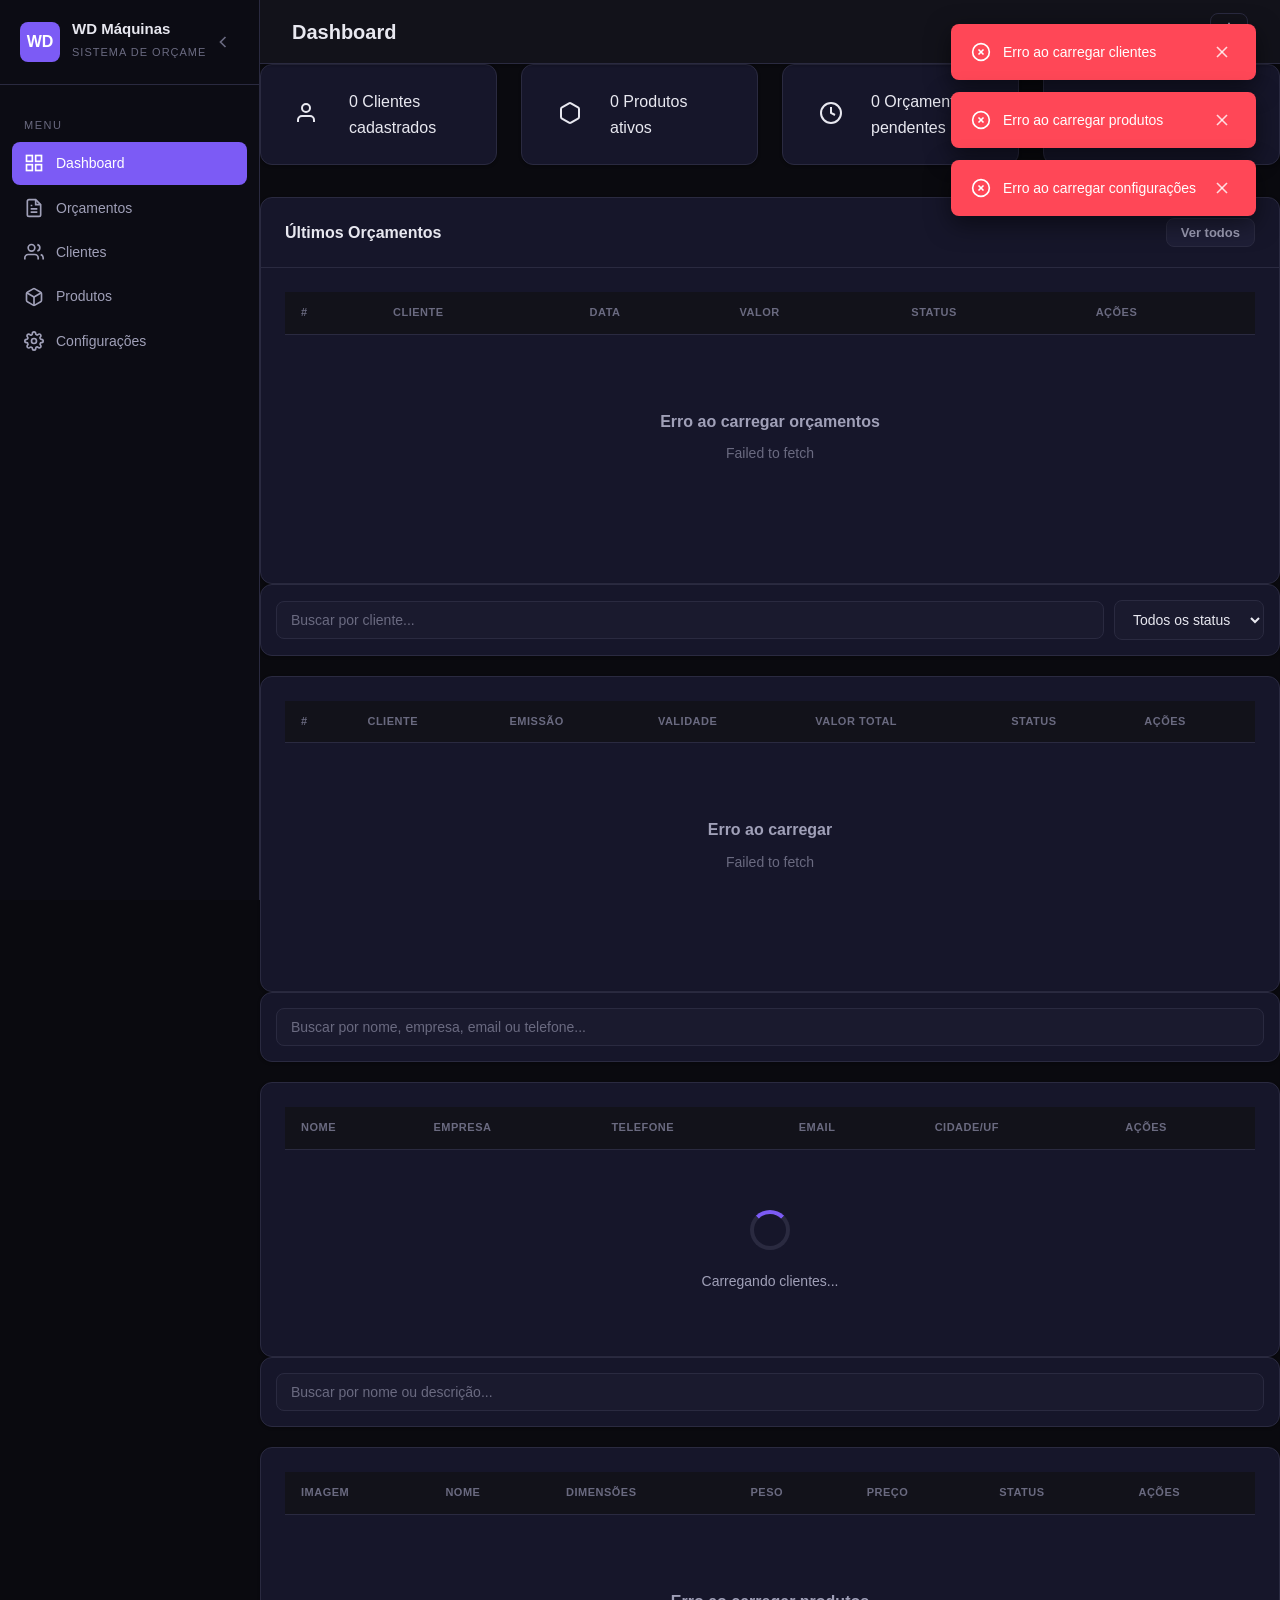
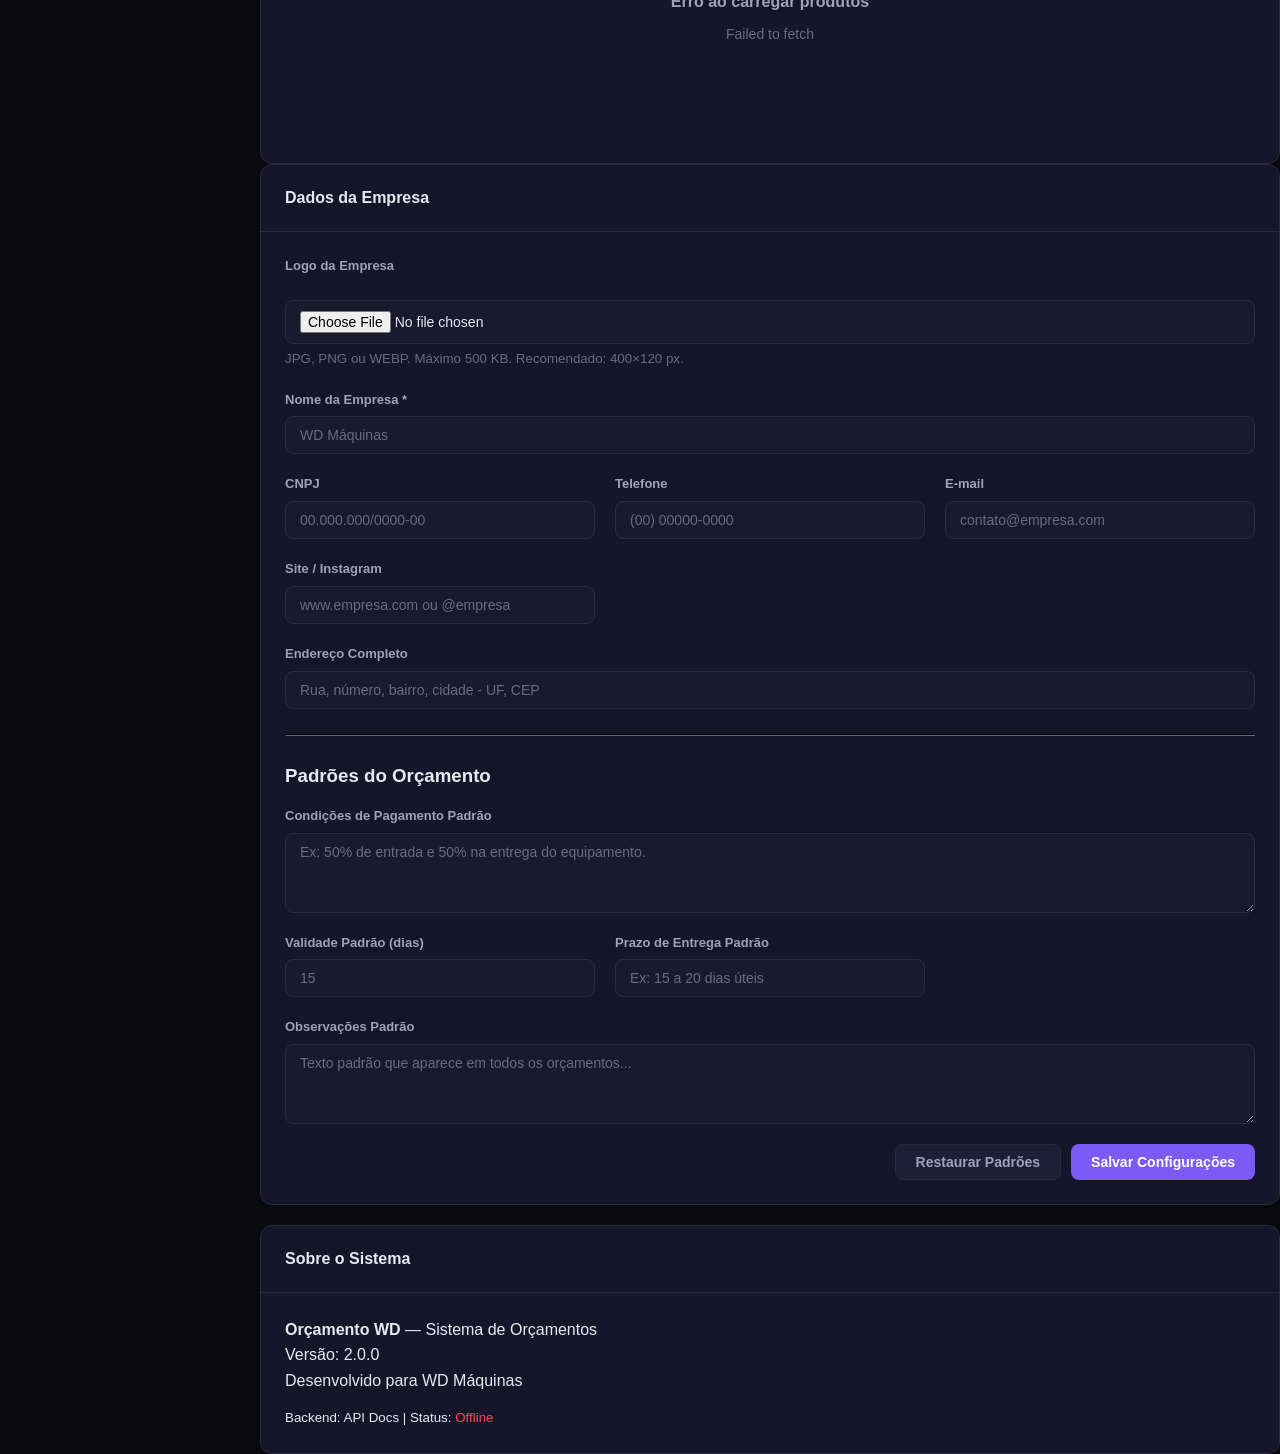
==== commit 63a9f57c: "Update index.html" ====
--- a/index.html
+++ b/index.html
@@ -3,15 +3,15 @@
 <head>
     <meta charset="UTF-8">
     <meta name="viewport" content="width=device-width, initial-scale=1.0">
-    <title>Dashboard | WD Máquinas</title>
-    <link rel="preconnect" href="https://fonts.googleapis.com">
-    <link rel="preconnect" href="https://fonts.gstatic.com" crossorigin>
-    <link href="https://fonts.googleapis.com/css2?family=Inter:wght@400;500;600;700;800&display=swap" rel="stylesheet">
+    <title>WD Máquinas — Sistema de Orçamentos</title>
     <link rel="stylesheet" href="css/style.css">
 </head>
 <body>
     <div class="app-layout">
 
+        <!-- ═══════════════════════════════════════ -->
+        <!-- 🔧 ESTRUTURA FIXA: OVERLAY + SIDEBAR   -->
+        <!-- ═══════════════════════════════════════ -->
         <div class="sidebar-overlay" id="sidebarOverlay"></div>
 
         <aside class="sidebar" id="sidebar">
@@ -23,127 +23,750 @@
                         <span>Sistema de Orçamentos</span>
                     </div>
                 </div>
-                <button class="sidebar-toggle" id="sidebarCollapse" aria-label="Recolher menu">
-                    <svg width="20" height="20" viewBox="0 0 24 24" fill="none" stroke="currentColor" stroke-width="2"><path d="M15 18l-6-6 6-6"/></svg>
+                <button class="sidebar-toggle" id="sidebarCollapse">
+                    <svg width="20" height="20" viewBox="0 0 24 24" fill="none" stroke="currentColor" stroke-width="2">
+                        <path d="M15 18l-6-6 6-6"/>
+                    </svg>
                 </button>
             </div>
             <nav class="sidebar-nav">
                 <div class="sidebar-nav-label">Menu</div>
-                <a href="index.html" class="sidebar-link active" title="Dashboard">
-                    <svg width="20" height="20" viewBox="0 0 24 24" fill="none" stroke="currentColor" stroke-width="2"><rect x="3" y="3" width="7" height="7"/><rect x="14" y="3" width="7" height="7"/><rect x="3" y="14" width="7" height="7"/><rect x="14" y="14" width="7" height="7"/></svg>
+                <a href="#" class="sidebar-link active" data-aba="dashboard" title="Dashboard">
+                    <svg width="20" height="20" viewBox="0 0 24 24" fill="none" stroke="currentColor" stroke-width="2">
+                        <rect x="3" y="3" width="7" height="7"/><rect x="14" y="3" width="7" height="7"/>
+                        <rect x="3" y="14" width="7" height="7"/><rect x="14" y="14" width="7" height="7"/>
+                    </svg>
                     <span class="sidebar-link-text">Dashboard</span>
                 </a>
-                <a href="orcamentos.html" class="sidebar-link" title="Orçamentos">
-                    <svg width="20" height="20" viewBox="0 0 24 24" fill="none" stroke="currentColor" stroke-width="2"><path d="M14 2H6a2 2 0 0 0-2 2v16a2 2 0 0 0 2 2h12a2 2 0 0 0 2-2V8z"/><polyline points="14 2 14 8 20 8"/><line x1="16" y1="13" x2="8" y2="13"/><line x1="16" y1="17" x2="8" y2="17"/><polyline points="10 9 9 9 8 9"/></svg>
+                <a href="#" class="sidebar-link" data-aba="orcamentos" title="Orçamentos">
+                    <svg width="20" height="20" viewBox="0 0 24 24" fill="none" stroke="currentColor" stroke-width="2">
+                        <path d="M14 2H6a2 2 0 0 0-2 2v16a2 2 0 0 0 2 2h12a2 2 0 0 0 2-2V8z"/>
+                        <polyline points="14 2 14 8 20 8"/>
+                        <line x1="16" y1="13" x2="8" y2="13"/>
+                        <line x1="16" y1="17" x2="8" y2="17"/>
+                        <polyline points="10 9 9 9 8 9"/>
+                    </svg>
                     <span class="sidebar-link-text">Orçamentos</span>
                 </a>
-                <a href="clientes.html" class="sidebar-link" title="Clientes">
-                    <svg width="20" height="20" viewBox="0 0 24 24" fill="none" stroke="currentColor" stroke-width="2"><path d="M17 21v-2a4 4 0 0 0-4-4H5a4 4 0 0 0-4 4v2"/><circle cx="9" cy="7" r="4"/><path d="M23 21v-2a4 4 0 0 0-3-3.87"/><path d="M16 3.13a4 4 0 0 1 0 7.75"/></svg>
+                <a href="#" class="sidebar-link" data-aba="clientes" title="Clientes">
+                    <svg width="20" height="20" viewBox="0 0 24 24" fill="none" stroke="currentColor" stroke-width="2">
+                        <path d="M17 21v-2a4 4 0 0 0-4-4H5a4 4 0 0 0-4 4v2"/>
+                        <circle cx="9" cy="7" r="4"/>
+                        <path d="M23 21v-2a4 4 0 0 0-3-3.87"/>
+                        <path d="M16 3.13a4 4 0 0 1 0 7.75"/>
+                    </svg>
                     <span class="sidebar-link-text">Clientes</span>
                 </a>
-                <a href="produtos.html" class="sidebar-link" title="Produtos">
-                    <svg width="20" height="20" viewBox="0 0 24 24" fill="none" stroke="currentColor" stroke-width="2"><path d="M21 16V8a2 2 0 0 0-1-1.73l-7-4a2 2 0 0 0-2 0l-7 4A2 2 0 0 0 3 8v8a2 2 0 0 0 1 1.73l7 4a2 2 0 0 0 2 0l7-4A2 2 0 0 0 21 16z"/><polyline points="3.27 6.96 12 12.01 20.73 6.96"/><line x1="12" y1="22.08" x2="12" y2="12"/></svg>
+                <a href="#" class="sidebar-link" data-aba="produtos" title="Produtos">
+                    <svg width="20" height="20" viewBox="0 0 24 24" fill="none" stroke="currentColor" stroke-width="2">
+                        <path d="M21 16V8a2 2 0 0 0-1-1.73l-7-4a2 2 0 0 0-2 0l-7 4A2 2 0 0 0 3 8v8a2 2 0 0 0 1 1.73l7 4a2 2 0 0 0 2 0l7-4A2 2 0 0 0 21 16z"/>
+                        <polyline points="3.27 6.96 12 12.01 20.73 6.96"/>
+                        <line x1="12" y1="22.08" x2="12" y2="12"/>
+                    </svg>
                     <span class="sidebar-link-text">Produtos</span>
                 </a>
-                <a href="configuracoes.html" class="sidebar-link" title="Configurações">
-                    <svg width="20" height="20" viewBox="0 0 24 24" fill="none" stroke="currentColor" stroke-width="2"><circle cx="12" cy="12" r="3"/><path d="M19.4 15a1.65 1.65 0 0 0 .33 1.82l.06.06a2 2 0 0 1 0 2.83 2 2 0 0 1-2.83 0l-.06-.06a1.65 1.65 0 0 0-1.82-.33 1.65 1.65 0 0 0-1 1.51V21a2 2 0 0 1-2 2 2 2 0 0 1-2-2v-.09A1.65 1.65 0 0 0 9 19.4a1.65 1.65 0 0 0-1.82.33l-.06.06a2 2 0 0 1-2.83 0 2 2 0 0 1 0-2.83l.06-.06A1.65 1.65 0 0 0 4.68 15a1.65 1.65 0 0 0-1.51-1H3a2 2 0 0 1-2-2 2 2 0 0 1 2-2h.09A1.65 1.65 0 0 0 4.6 9a1.65 1.65 0 0 0-.33-1.82l-.06-.06a2 2 0 0 1 0-2.83 2 2 0 0 1 2.83 0l.06.06A1.65 1.65 0 0 0 9 4.68a1.65 1.65 0 0 0 1-1.51V3a2 2 0 0 1 2-2 2 2 0 0 1 2 2v.09a1.65 1.65 0 0 0 1 1.51 1.65 1.65 0 0 0 1.82-.33l.06-.06a2 2 0 0 1 2.83 0 2 2 0 0 1 0 2.83l-.06.06a1.65 1.65 0 0 0-.33 1.82V9a1.65 1.65 0 0 0 1.51 1H21a2 2 0 0 1 2 2 2 2 0 0 1-2 2h-.09a1.65 1.65 0 0 0-1.51 1z"/></svg>
+                <a href="#" class="sidebar-link" data-aba="configuracoes" title="Configurações">
+                    <svg width="20" height="20" viewBox="0 0 24 24" fill="none" stroke="currentColor" stroke-width="2">
+                        <circle cx="12" cy="12" r="3"/>
+                        <path d="M19.4 15a1.65 1.65 0 0 0 .33 1.82l.06.06a2 2 0 0 1 0 2.83 2 2 0 0 1-2.83 0l-.06-.06a1.65 1.65 0 0 0-1.82-.33 1.65 1.65 0 0 0-1 1.51V21a2 2 0 0 1-2 2 2 2 0 0 1-2-2v-.09A1.65 1.65 0 0 0 9 19.4a1.65 1.65 0 0 0-1.82.33l-.06.06a2 2 0 0 1-2.83 0 2 2 0 0 1 0-2.83l.06-.06A1.65 1.65 0 0 0 4.68 15a1.65 1.65 0 0 0-1.51-1H3a2 2 0 0 1-2-2 2 2 0 0 1 2-2h.09A1.65 1.65 0 0 0 4.6 9a1.65 1.65 0 0 0-.33-1.82l-.06-.06a2 2 0 0 1 0-2.83 2 2 0 0 1 2.83 0l.06.06A1.65 1.65 0 0 0 9 4.68a1.65 1.65 0 0 0 1-1.51V3a2 2 0 0 1 2-2 2 2 0 0 1 2 2v.09a1.65 1.65 0 0 0 1 1.51 1.65 1.65 0 0 0 1.82-.33l.06-.06a2 2 0 0 1 2.83 0 2 2 0 0 1 0 2.83l-.06.06a1.65 1.65 0 0 0-.33 1.82V9a1.65 1.65 0 0 0 1.51 1H21a2 2 0 0 1 2 2 2 2 0 0 1-2 2h-.09a1.65 1.65 0 0 0-1.51 1z"/>
+                    </svg>
                     <span class="sidebar-link-text">Configurações</span>
                 </a>
             </nav>
         </aside>
 
+        <!-- ═══════════════════════════════════════ -->
+        <!-- 🔧 ESTRUTURA FIXA: MAIN + HEADER       -->
+        <!-- ═══════════════════════════════════════ -->
         <main class="main-content">
-            <header class="main-header" id="mainHeader">
+            <header class="main-header">
                 <div class="header-left">
-                    <button class="menu-toggle" id="menuToggle" aria-label="Abrir menu">
-                        <svg width="24" height="24" viewBox="0 0 24 24" fill="none" stroke="currentColor" stroke-width="2"><line x1="3" y1="12" x2="21" y2="12"/><line x1="3" y1="6" x2="21" y2="6"/><line x1="3" y1="18" x2="21" y2="18"/></svg>
+                    <button class="menu-toggle" id="menuToggle">
+                        <svg width="24" height="24" viewBox="0 0 24 24" fill="none" stroke="currentColor" stroke-width="2">
+                            <line x1="3" y1="12" x2="21" y2="12"/>
+                            <line x1="3" y1="6" x2="21" y2="6"/>
+                            <line x1="3" y1="18" x2="21" y2="18"/>
+                        </svg>
                     </button>
-                    <h2>Dashboard</h2>
+                    <h2 id="headerTitle">Dashboard</h2>
                 </div>
-                <div class="header-right">
-                    <a href="orcamentos.html?novo=1" class="btn btn-primary btn-sm">+ Novo Orçamento</a>
+                <div class="header-right" id="headerActions">
+                    <a href="?novo=1" class="btn btn-primary btn-sm" id="btnHeaderAction" style="display:none;"></a>
                     <button class="theme-toggle" id="themeToggle" title="Alternar tema">
-                        <svg width="20" height="20" viewBox="0 0 24 24" fill="none" stroke="currentColor" stroke-width="2"><circle cx="12" cy="12" r="5"/><line x1="12" y1="1" x2="12" y2="3"/></svg>
+                        <svg width="20" height="20" viewBox="0 0 24 24" fill="none" stroke="currentColor" stroke-width="2">
+                            <circle cx="12" cy="12" r="5"/><line x1="12" y1="1" x2="12" y2="3"/>
+                            <line x1="12" y1="21" x2="12" y2="23"/><line x1="4.22" y1="4.22" x2="5.64" y2="5.64"/>
+                            <line x1="18.36" y1="18.36" x2="19.78" y2="19.78"/><line x1="1" y1="12" x2="3" y2="12"/>
+                            <line x1="21" y1="12" x2="23" y2="12"/><line x1="4.22" y1="19.78" x2="5.64" y2="18.36"/>
+                            <line x1="18.36" y1="5.64" x2="19.78" y2="4.22"/>
+                        </svg>
                     </button>
                 </div>
             </header>
 
-            <div class="content-body">
-                <div class="stats-grid">
-                    <div class="stat-card">
-                        <div class="stat-icon blue">
-                            <svg width="24" height="24" viewBox="0 0 24 24" fill="none" stroke="currentColor" stroke-width="2"><path d="M17 21v-2a4 4 0 0 0-4-4H5a4 4 0 0 0-4 4v2"/><circle cx="9" cy="7" r="4"/></svg>
-                        </div>
-                        <div class="stat-info">
-                            <h3 id="statClientes">-</h3>
-                            <p>Clientes cadastrados</p>
-                        </div>
-                    </div>
-                    <div class="stat-card">
-                        <div class="stat-icon green">
-                            <svg width="24" height="24" viewBox="0 0 24 24" fill="none" stroke="currentColor" stroke-width="2"><path d="M21 16V8a2 2 0 0 0-1-1.73l-7-4a2 2 0 0 0-2 0l-7 4A2 2 0 0 0 3 8v8a2 2 0 0 0 1 1.73l7 4a2 2 0 0 0 2 0l7-4A2 2 0 0 0 21 16z"/></svg>
-                        </div>
-                        <div class="stat-info">
-                            <h3 id="statProdutos">-</h3>
-                            <p>Produtos ativos</p>
-                        </div>
-                    </div>
-                    <div class="stat-card">
-                        <div class="stat-icon yellow">
-                            <svg width="24" height="24" viewBox="0 0 24 24" fill="none" stroke="currentColor" stroke-width="2"><circle cx="12" cy="12" r="10"/><polyline points="12 6 12 12 16 14"/></svg>
-                        </div>
-                        <div class="stat-info">
-                            <h3 id="statPendentes">-</h3>
-                            <p>Orçamentos pendentes</p>
-                        </div>
-                    </div>
-                    <div class="stat-card">
-                        <div class="stat-icon red">
-                            <svg width="24" height="24" viewBox="0 0 24 24" fill="none" stroke="currentColor" stroke-width="2"><line x1="12" y1="1" x2="12" y2="23"/><path d="M17 5H9.5a3.5 3.5 0 0 0 0 7h5a3.5 3.5 0 0 1 0 7H6"/></svg>
-                        </div>
-                        <div class="stat-info">
-                            <h3 id="statAprovados">R$ -</h3>
-                            <p>Total aprovados</p>
+            <!-- ═══════════════════════════════════ -->
+            <!-- 📑 CONTAINER PRINCIPAL DAS ABAS     -->
+            <!-- ═══════════════════════════════════ -->
+            <div class="content-area">
+
+                <!-- ══════════════════════════════ -->
+                <!-- 📌 ABA: DASHBOARD              -->
+                <!-- ID: aba-dashboard              -->
+                <!-- ══════════════════════════════ -->
+                <section id="aba-dashboard" class="aba-content aba-ativa">
+
+                    <!-- Stat Cards -->
+                    <div class="stats-grid">
+                        <div class="stat-card">
+                            <div class="stat-icon">
+                                <svg width="24" height="24" viewBox="0 0 24 24" fill="none" stroke="currentColor" stroke-width="2">
+                                    <path d="M17 21v-2a4 4 0 0 0-4-4H5a4 4 0 0 0-4 4v2"/>
+                                    <circle cx="9" cy="7" r="4"/>
+                                </svg>
+                            </div>
+                            <div class="stat-info">
+                                <span class="stat-value" id="statClientes">-</span>
+                                <span class="stat-label">Clientes cadastrados</span>
+                            </div>
+                        </div>
+                        <div class="stat-card">
+                            <div class="stat-icon">
+                                <svg width="24" height="24" viewBox="0 0 24 24" fill="none" stroke="currentColor" stroke-width="2">
+                                    <path d="M21 16V8a2 2 0 0 0-1-1.73l-7-4a2 2 0 0 0-2 0l-7 4A2 2 0 0 0 3 8v8a2 2 0 0 0 1 1.73l7 4a2 2 0 0 0 2 0l7-4A2 2 0 0 0 21 16z"/>
+                                </svg>
+                            </div>
+                            <div class="stat-info">
+                                <span class="stat-value" id="statProdutos">-</span>
+                                <span class="stat-label">Produtos ativos</span>
+                            </div>
+                        </div>
+                        <div class="stat-card">
+                            <div class="stat-icon">
+                                <svg width="24" height="24" viewBox="0 0 24 24" fill="none" stroke="currentColor" stroke-width="2">
+                                    <circle cx="12" cy="12" r="10"/><polyline points="12 6 12 12 16 14"/>
+                                </svg>
+                            </div>
+                            <div class="stat-info">
+                                <span class="stat-value" id="statPendentes">-</span>
+                                <span class="stat-label">Orçamentos pendentes</span>
+                            </div>
+                        </div>
+                        <div class="stat-card stat-highlight">
+                            <div class="stat-icon">
+                                <svg width="24" height="24" viewBox="0 0 24 24" fill="none" stroke="currentColor" stroke-width="2">
+                                    <line x1="12" y1="1" x2="12" y2="23"/>
+                                    <path d="M17 5H9.5a3.5 3.5 0 0 0 0 7h5a3.5 3.5 0 0 1 0 7H6"/>
+                                </svg>
+                            </div>
+                            <div class="stat-info">
+                                <span class="stat-value" id="statAprovados">R$ -</span>
+                                <span class="stat-label">Total aprovados</span>
+                            </div>
+                        </div>
+                    </div>
+
+                    <!-- Últimos Orçamentos -->
+                    <div class="card">
+                        <div class="card-header">
+                            <h3>Últimos Orçamentos</h3>
+                            <button class="btn btn-secondary btn-sm" onclick="navegarAba('orcamentos')">Ver todos</button>
+                        </div>
+                        <div class="card-body">
+                            <div class="table-container">
+                                <table>
+                                    <thead>
+                                        <tr>
+                                            <th>#</th>
+                                            <th>Cliente</th>
+                                            <th>Data</th>
+                                            <th>Valor</th>
+                                            <th>Status</th>
+                                            <th>Ações</th>
+                                        </tr>
+                                    </thead>
+                                    <tbody id="tabelaUltimosOrcamentos">
+                                        <tr>
+                                            <td colspan="6" style="text-align:center; padding:40px;">
+                                                <div class="spinner"></div>
+                                                <p>Carregando...</p>
+                                            </td>
+                                        </tr>
+                                    </tbody>
+                                </table>
+                            </div>
+                        </div>
+                    </div>
+
+                </section>
+
+                <!-- ══════════════════════════════ -->
+                <!-- 📌 ABA: ORÇAMENTOS             -->
+                <!-- ID: aba-orcamentos             -->
+                <!-- ══════════════════════════════ -->
+                <section id="aba-orcamentos" class="aba-content">
+
+                    <!-- SEÇÃO: LISTA DE ORÇAMENTOS -->
+                    <div id="secaoLista">
+                        <!-- Filtros -->
+                        <div class="card" style="margin-bottom: 20px;">
+                            <div class="card-body" style="padding: 15px;">
+                                <div style="display:flex; gap:10px; flex-wrap:wrap; align-items:center;">
+                                    <input type="text" id="buscaOrcamento" class="form-input" placeholder="Buscar por cliente..." style="flex:1; min-width:200px;" oninput="buscarOrcamentosDebounced()">
+                                    <select id="filtroStatus" class="form-input" style="width:auto; min-width:150px;" onchange="carregarOrcamentos()">
+                                        <option value="">Todos os status</option>
+                                        <option value="pendente">Pendente</option>
+                                        <option value="aprovado">Aprovado</option>
+                                        <option value="recusado">Recusado</option>
+                                        <option value="expirado">Expirado</option>
+                                    </select>
+                                </div>
+                            </div>
+                        </div>
+                        <!-- Tabela de orçamentos -->
+                        <div class="card">
+                            <div class="card-body">
+                                <div class="table-container">
+                                    <table>
+                                        <thead>
+                                            <tr>
+                                                <th>#</th>
+                                                <th>Cliente</th>
+                                                <th>Emissão</th>
+                                                <th>Validade</th>
+                                                <th>Valor Total</th>
+                                                <th>Status</th>
+                                                <th>Ações</th>
+                                            </tr>
+                                        </thead>
+                                        <tbody id="tabelaOrcamentos">
+                                            <tr>
+                                                <td colspan="7" style="text-align:center; padding:40px;">
+                                                    <div class="spinner"></div>
+                                                    <p>Carregando orçamentos...</p>
+                                                </td>
+                                            </tr>
+                                        </tbody>
+                                    </table>
+                                </div>
+                            </div>
+                        </div>
+                    </div>
+
+                    <!-- SEÇÃO: FORMULÁRIO NOVO ORÇAMENTO -->
+                    <div id="secaoFormulario" style="display:none;">
+                        <div class="card">
+                            <div class="card-header">
+                                <h3>Novo Orçamento</h3>
+                                <button class="btn btn-secondary btn-sm" onclick="mostrarLista()">← Voltar à lista</button>
+                            </div>
+                            <div class="card-body">
+                                <form id="formOrcamento" onsubmit="salvarOrcamento(event)">
+                                    <div class="form-grid">
+                                        <div class="form-group full-width">
+                                            <label for="orcCliente">Cliente *</label>
+                                            <select id="orcCliente" class="form-input" required>
+                                                <option value="">Selecione um cliente...</option>
+                                            </select>
+                                        </div>
+                                        <div class="form-group">
+                                            <label for="orcDataEmissao">Data de Emissão</label>
+                                            <input type="date" id="orcDataEmissao" class="form-input">
+                                        </div>
+                                        <div class="form-group">
+                                            <label for="orcDataValidade">Data de Validade</label>
+                                            <input type="date" id="orcDataValidade" class="form-input">
+                                        </div>
+                                        <div class="form-group">
+                                            <label for="orcFormaPagamento">Forma de Pagamento</label>
+                                            <input type="text" id="orcFormaPagamento" class="form-input" placeholder="Ex: 10x cartão ou 10% à vista">
+                                        </div>
+                                        <div class="form-group">
+                                            <label for="orcPrazoEntrega">Prazo de Entrega/Despacho</label>
+                                            <input type="text" id="orcPrazoEntrega" class="form-input" placeholder="Ex: 5 dias úteis">
+                                        </div>
+                                        <div class="form-group full-width">
+                                            <label for="orcObservacoes">Observações</label>
+                                            <textarea id="orcObservacoes" class="form-input" rows="2" placeholder="Observações adicionais..."></textarea>
+                                        </div>
+                                    </div>
+
+                                    <!-- Itens do Orçamento -->
+                                    <div style="margin-top:25px;">
+                                        <div style="display:flex; justify-content:space-between; align-items:center; margin-bottom:15px;">
+                                            <h3 style="margin:0;">Itens do Orçamento</h3>
+                                            <button type="button" class="btn btn-success btn-sm" onclick="adicionarItem()">+ Adicionar Item</button>
+                                        </div>
+                                        <div class="table-container">
+                                            <table>
+                                                <thead>
+                                                    <tr>
+                                                        <th style="width:40%;">Produto</th>
+                                                        <th style="width:12%;">Qtd</th>
+                                                        <th style="width:18%;">Valor Unit.</th>
+                                                        <th style="width:18%;">Subtotal</th>
+                                                        <th style="width:12%;">Ações</th>
+                                                    </tr>
+                                                </thead>
+                                                <tbody id="tabelaItensOrcamento"></tbody>
+                                                <tfoot>
+                                                    <tr>
+                                                        <td colspan="3" style="text-align:right;"><strong>TOTAL:</strong></td>
+                                                        <td><strong id="orcTotalDisplay">R$ 0,00</strong></td>
+                                                        <td></td>
+                                                    </tr>
+                                                </tfoot>
+                                            </table>
+                                        </div>
+                                    </div>
+
+                                    <div style="margin-top:20px; text-align:right; display:flex; gap:10px; justify-content:flex-end;">
+                                        <button type="button" class="btn btn-secondary" onclick="mostrarLista()">Cancelar</button>
+                                        <button type="submit" class="btn btn-primary">Salvar e Visualizar</button>
+                                    </div>
+                                </form>
+                            </div>
+                        </div>
+                    </div>
+
+                </section>
+
+                <!-- ══════════════════════════════ -->
+                <!-- 📌 ABA: CLIENTES               -->
+                <!-- ID: aba-clientes               -->
+                <!-- ══════════════════════════════ -->
+                <section id="aba-clientes" class="aba-content">
+
+                    <!-- Busca -->
+                    <div class="card" style="margin-bottom: 20px;">
+                        <div class="card-body" style="padding: 15px;">
+                            <input type="text" id="buscaCliente" class="form-input" placeholder="Buscar por nome, empresa, email ou telefone..." oninput="buscarClientesDebounced()">
+                        </div>
+                    </div>
+
+                    <!-- Tabela de clientes -->
+                    <div class="card">
+                        <div class="card-body">
+                            <div class="table-container">
+                                <table>
+                                    <thead>
+                                        <tr>
+                                            <th>Nome</th>
+                                            <th>Empresa</th>
+                                            <th>Telefone</th>
+                                            <th>Email</th>
+                                            <th>Cidade/UF</th>
+                                            <th>Ações</th>
+                                        </tr>
+                                    </thead>
+                                    <tbody id="tabelaClientes">
+                                        <tr>
+                                            <td colspan="6" style="text-align:center; padding:40px;">
+                                                <div class="spinner"></div>
+                                                <p>Carregando clientes...</p>
+                                            </td>
+                                        </tr>
+                                    </tbody>
+                                </table>
+                            </div>
+                        </div>
+                    </div>
+
+                </section>
+
+                <!-- ══════════════════════════════ -->
+                <!-- 📌 ABA: PRODUTOS               -->
+                <!-- ID: aba-produtos               -->
+                <!-- ══════════════════════════════ -->
+                <section id="aba-produtos" class="aba-content">
+
+                    <!-- Busca -->
+                    <div class="card" style="margin-bottom: 20px;">
+                        <div class="card-body" style="padding: 15px;">
+                            <input type="text" id="buscaProduto" class="form-input" placeholder="Buscar por nome ou descrição..." oninput="buscarProdutosDebounced()">
+                        </div>
+                    </div>
+
+                    <!-- Tabela de produtos -->
+                    <div class="card">
+                        <div class="card-body">
+                            <div class="table-container">
+                                <table>
+                                    <thead>
+                                        <tr>
+                                            <th>Imagem</th>
+                                            <th>Nome</th>
+                                            <th>Dimensões</th>
+                                            <th>Peso</th>
+                                            <th>Preço</th>
+                                            <th>Status</th>
+                                            <th>Ações</th>
+                                        </tr>
+                                    </thead>
+                                    <tbody id="tabelaProdutos">
+                                        <tr>
+                                            <td colspan="7" style="text-align:center; padding:40px;">
+                                                <div class="spinner"></div>
+                                                <p>Carregando produtos...</p>
+                                            </td>
+                                        </tr>
+                                    </tbody>
+                                </table>
+                            </div>
+                        </div>
+                    </div>
+
+                </section>
+
+                <!-- ══════════════════════════════ -->
+                <!-- 📌 ABA: CONFIGURAÇÕES          -->
+                <!-- ID: aba-configuracoes          -->
+                <!-- ══════════════════════════════ -->
+                <section id="aba-configuracoes" class="aba-content">
+
+                    <!-- Dados da Empresa -->
+                    <div class="card">
+                        <div class="card-header">
+                            <h3>Dados da Empresa</h3>
+                        </div>
+                        <div class="card-body">
+                            <form id="formConfigEmpresa" onsubmit="salvarConfiguracoes(event)">
+
+                                <!-- Logo Upload -->
+                                <div class="form-group" style="margin-bottom:20px;">
+                                    <label for="cfgLogo">Logo da Empresa</label>
+                                    <div style="margin-top:8px;">
+                                        <div id="cfgLogoPreview" style="margin-bottom:10px;">
+                                            <img id="cfgLogoImg" src="" alt="Logo" style="max-width:200px; max-height:100px; border-radius:8px; border:1px solid var(--border-color); display:none;">
+                                        </div>
+                                        <input type="file" id="cfgLogo" class="form-input" accept="image/jpeg,image/png,image/webp" onchange="previewLogoConfig(event)">
+                                        <small style="color:var(--text-muted); display:block; margin-top:4px;">JPG, PNG ou WEBP. Máximo 500 KB. Recomendado: 400×120 px.</small>
+                                        <button type="button" class="btn btn-danger btn-sm" id="btnRemoverLogo" onclick="removerLogoConfig()" style="margin-top:8px; display:none;">Remover logo</button>
+                                    </div>
+                                </div>
+
+                                <div class="form-grid">
+                                    <div class="form-group full-width">
+                                        <label for="cfgNomeEmpresa">Nome da Empresa *</label>
+                                        <input type="text" id="cfgNomeEmpresa" class="form-input" required placeholder="WD Máquinas">
+                                    </div>
+                                    <div class="form-group">
+                                        <label for="cfgCnpj">CNPJ</label>
+                                        <input type="text" id="cfgCnpj" class="form-input" placeholder="00.000.000/0000-00" maxlength="18">
+                                    </div>
+                                    <div class="form-group">
+                                        <label for="cfgTelefone">Telefone</label>
+                                        <input type="text" id="cfgTelefone" class="form-input" placeholder="(00) 00000-0000" maxlength="15">
+                                    </div>
+                                    <div class="form-group">
+                                        <label for="cfgEmail">E-mail</label>
+                                        <input type="email" id="cfgEmail" class="form-input" placeholder="contato@empresa.com">
+                                    </div>
+                                    <div class="form-group">
+                                        <label for="cfgSite">Site / Instagram</label>
+                                        <input type="text" id="cfgSite" class="form-input" placeholder="www.empresa.com ou @empresa">
+                                    </div>
+                                    <div class="form-group full-width">
+                                        <label for="cfgEndereco">Endereço Completo</label>
+                                        <input type="text" id="cfgEndereco" class="form-input" placeholder="Rua, número, bairro, cidade - UF, CEP">
+                                    </div>
+                                </div>
+
+                                <hr style="margin: 25px 0; border-color: var(--border-color);">
+
+                                <h3 style="margin-bottom:15px;">Padrões do Orçamento</h3>
+                                <div class="form-grid">
+                                    <div class="form-group full-width">
+                                        <label for="cfgCondicoesPadrao">Condições de Pagamento Padrão</label>
+                                        <textarea id="cfgCondicoesPadrao" class="form-input" rows="3" placeholder="Ex: 50% de entrada e 50% na entrega do equipamento."></textarea>
+                                    </div>
+                                    <div class="form-group">
+                                        <label for="cfgValidadeDias">Validade Padrão (dias)</label>
+                                        <input type="number" id="cfgValidadeDias" class="form-input" min="1" max="365" placeholder="15">
+                                    </div>
+                                    <div class="form-group">
+                                        <label for="cfgPrazoEntregaPadrao">Prazo de Entrega Padrão</label>
+                                        <input type="text" id="cfgPrazoEntregaPadrao" class="form-input" placeholder="Ex: 15 a 20 dias úteis">
+                                    </div>
+                                    <div class="form-group full-width">
+                                        <label for="cfgObservacoesPadrao">Observações Padrão</label>
+                                        <textarea id="cfgObservacoesPadrao" class="form-input" rows="3" placeholder="Texto padrão que aparece em todos os orçamentos..."></textarea>
+                                    </div>
+                                </div>
+
+                                <div style="margin-top:20px; text-align:right; display:flex; gap:10px; justify-content:flex-end;">
+                                    <button type="button" class="btn btn-secondary" onclick="resetarConfiguracoes()">Restaurar Padrões</button>
+                                    <button type="submit" class="btn btn-primary">Salvar Configurações</button>
+                                </div>
+                            </form>
+                        </div>
+                    </div>
+
+                    <!-- Sobre o Sistema -->
+                    <div class="card" style="margin-top:20px;">
+                        <div class="card-header">
+                            <h3>Sobre o Sistema</h3>
+                        </div>
+                        <div class="card-body">
+                            <p><strong>Orçamento WD</strong> — Sistema de Orçamentos</p>
+                            <p>Versão: 2.0.0</p>
+                            <p>Desenvolvido para WD Máquinas</p>
+                            <p style="margin-top:10px;">
+                                <small>
+                                    Backend:
+                                    <a href="https://wanderhalleylee-orcamento-wd.hf.space/docs" target="_blank" rel="noopener">API Docs</a>
+                                    | Status: <span id="cfgApiStatus">Verificando...</span>
+                                </small>
+                            </p>
+                        </div>
+                    </div>
+
+                </section>
+
+            </div><!-- .content-area -->
+        </main>
+    </div><!-- .app-layout -->
+
+    <!-- ═══════════════════════════════════════ -->
+    <!-- 🔧 MODAIS GLOBAIS                      -->
+    <!-- ═══════════════════════════════════════ -->
+
+    <!-- Modal: Criar/Editar Cliente -->
+    <div class="modal-overlay" id="modalCliente">
+        <div class="modal">
+            <div class="modal-header">
+                <h3 id="modalClienteTitulo">Novo Cliente</h3>
+                <button class="modal-close" onclick="fecharModalCliente()">&times;</button>
+            </div>
+            <form id="formCliente" onsubmit="salvarCliente(event)">
+                <div class="modal-body">
+                    <input type="hidden" id="clienteId">
+                    <div class="form-grid">
+                        <div class="form-group full-width">
+                            <label for="clienteNome">Nome *</label>
+                            <input type="text" id="clienteNome" class="form-input" required placeholder="Nome completo do cliente">
+                        </div>
+                        <div class="form-group">
+                            <label for="clienteEmpresa">Empresa</label>
+                            <input type="text" id="clienteEmpresa" class="form-input" placeholder="Nome da empresa">
+                        </div>
+                        <div class="form-group">
+                            <label for="clienteCpfCnpj">CPF/CNPJ</label>
+                            <input type="text" id="clienteCpfCnpj" class="form-input" placeholder="CPF ou CNPJ" maxlength="18">
+                        </div>
+                        <div class="form-group">
+                            <label for="clienteTelefone">Telefone</label>
+                            <input type="text" id="clienteTelefone" class="form-input" placeholder="(00) 00000-0000" maxlength="15">
+                        </div>
+                        <div class="form-group">
+                            <label for="clienteEmail">E-mail</label>
+                            <input type="email" id="clienteEmail" class="form-input" placeholder="email@exemplo.com">
+                        </div>
+                        <div class="form-group full-width">
+                            <label for="clienteEndereco">Endereço</label>
+                            <input type="text" id="clienteEndereco" class="form-input" placeholder="Rua, número, bairro">
+                        </div>
+                        <div class="form-group">
+                            <label for="clienteCidade">Cidade</label>
+                            <input type="text" id="clienteCidade" class="form-input" placeholder="Cidade">
+                        </div>
+                        <div class="form-group">
+                            <label for="clienteEstado">Estado</label>
+                            <select id="clienteEstado" class="form-input">
+                                <option value="">Selecione...</option>
+                                <option value="AC">AC</option><option value="AL">AL</option>
+                                <option value="AP">AP</option><option value="AM">AM</option>
+                                <option value="BA">BA</option><option value="CE">CE</option>
+                                <option value="DF">DF</option><option value="ES">ES</option>
+                                <option value="GO">GO</option><option value="MA">MA</option>
+                                <option value="MT">MT</option><option value="MS">MS</option>
+                                <option value="MG">MG</option><option value="PA">PA</option>
+                                <option value="PB">PB</option><option value="PR">PR</option>
+                                <option value="PE">PE</option><option value="PI">PI</option>
+                                <option value="RJ">RJ</option><option value="RN">RN</option>
+                                <option value="RS">RS</option><option value="RO">RO</option>
+                                <option value="RR">RR</option><option value="SC">SC</option>
+                                <option value="SP">SP</option><option value="SE">SE</option>
+                                <option value="TO">TO</option>
+                            </select>
+                        </div>
+                        <div class="form-group">
+                            <label for="clienteCep">CEP</label>
+                            <input type="text" id="clienteCep" class="form-input" placeholder="00000-000" maxlength="9">
                         </div>
                     </div>
                 </div>
-
-                <div class="card">
-                    <div class="card-header">
-                        <h3>Últimos Orçamentos</h3>
-                        <a href="orcamentos.html" class="btn btn-secondary btn-sm">Ver todos</a>
-                    </div>
-                    <div class="card-body">
-                        <div class="table-container">
-                            <table>
-                                <thead>
-                                    <tr>
-                                        <th>#</th>
-                                        <th>Cliente</th>
-                                        <th>Data</th>
-                                        <th>Valor</th>
-                                        <th>Status</th>
-                                        <th>Ações</th>
-                                    </tr>
-                                </thead>
-                                <tbody id="tabelaUltimosOrcamentos">
-                                    <tr>
-                                        <td colspan="6">
-                                            <div class="spinner"></div>
-                                        </td>
-                                    </tr>
-                                </tbody>
-                            </table>
-                        </div>
-                    </div>
+                <div class="modal-footer">
+                    <button type="button" class="btn btn-secondary" onclick="fecharModalCliente()">Cancelar</button>
+                    <button type="submit" class="btn btn-primary">Salvar Cliente</button>
                 </div>
-            </div>
-        </main>
+            </form>
+        </div>
     </div>
 
+    <!-- Modal: Confirmar exclusão cliente -->
+    <div class="modal-overlay" id="confirmDeleteCliente">
+        <div class="modal">
+            <div class="modal-header">
+                <h3>Confirmar Exclusão</h3>
+                <button class="modal-close" onclick="fecharConfirmDeleteCliente()">&times;</button>
+            </div>
+            <div class="modal-body">
+                <p>Tem certeza que deseja excluir este cliente? Esta ação não pode ser desfeita.</p>
+            </div>
+            <div class="modal-footer">
+                <button class="btn btn-secondary" onclick="fecharConfirmDeleteCliente()">Cancelar</button>
+                <button class="btn btn-danger" onclick="deletarCliente()">Excluir</button>
+            </div>
+        </div>
+    </div>
+
+    <!-- Modal: Criar/Editar Produto -->
+    <div class="modal-overlay" id="modalProduto">
+        <div class="modal modal-lg">
+            <div class="modal-header">
+                <h3 id="modalProdutoTitulo">Novo Produto</h3>
+                <button class="modal-close" onclick="fecharModalProduto()">&times;</button>
+            </div>
+            <form id="formProduto" onsubmit="salvarProduto(event)">
+                <div class="modal-body">
+                    <input type="hidden" id="produtoId">
+                    <input type="hidden" id="produtoImagemBase64">
+                    <div class="form-grid">
+                        <div class="form-group full-width">
+                            <label for="produtoNome">Nome do Produto *</label>
+                            <input type="text" id="produtoNome" class="form-input" required placeholder="Ex: Marmiteiro Elétrico 50 Marmitas">
+                        </div>
+                        <div class="form-group full-width">
+                            <label for="produtoDescricao">Descrição</label>
+                            <textarea id="produtoDescricao" class="form-input" rows="3" placeholder="Descrição detalhada do produto..."></textarea>
+                        </div>
+                        <div class="form-group full-width">
+                            <label for="produtoEspecificacoes">Especificações Técnicas</label>
+                            <textarea id="produtoEspecificacoes" class="form-input" rows="3" placeholder="Especificações técnicas, materiais, etc."></textarea>
+                        </div>
+                        <div class="form-group">
+                            <label for="produtoValor">Preço (R$) *</label>
+                            <input type="number" id="produtoValor" class="form-input" required min="0.01" step="0.01" placeholder="0,00">
+                        </div>
+                        <div class="form-group">
+                            <label for="produtoPeso">Peso (kg)</label>
+                            <input type="number" id="produtoPeso" class="form-input" min="0" step="0.1" placeholder="0,0">
+                        </div>
+                        <div class="form-group">
+                            <label for="produtoAltura">Altura (cm)</label>
+                            <input type="number" id="produtoAltura" class="form-input" min="0" step="0.1" placeholder="0">
+                        </div>
+                        <div class="form-group">
+                            <label for="produtoLargura">Largura (cm)</label>
+                            <input type="number" id="produtoLargura" class="form-input" min="0" step="0.1" placeholder="0">
+                        </div>
+                        <div class="form-group">
+                            <label for="produtoProfundidade">Profundidade (cm)</label>
+                            <input type="number" id="produtoProfundidade" class="form-input" min="0" step="0.1" placeholder="0">
+                        </div>
+                        <div class="form-group">
+                            <label for="produtoAtivo">Status</label>
+                            <select id="produtoAtivo" class="form-input">
+                                <option value="true">Ativo</option>
+                                <option value="false">Inativo</option>
+                            </select>
+                        </div>
+                        <div class="form-group full-width">
+                            <label for="produtoImagem">Imagem do Produto</label>
+                            <input type="file" id="produtoImagem" class="form-input" accept="image/jpeg,image/png,image/webp" onchange="previewImagemProduto(event)">
+                            <small style="color: var(--text-muted); display:block; margin-top:4px;">JPG, PNG ou WEBP. Máximo 2 MB.</small>
+                            <div id="produtoImagemPreview" style="display:none; margin-top:10px;">
+                                <img id="produtoImagemTag" src="" alt="Preview" style="max-width:200px; max-height:200px; border-radius:8px; border:1px solid var(--border-color);">
+                                <br>
+                                <button type="button" class="btn btn-danger btn-sm" onclick="removerImagemProduto()" style="margin-top:8px;">Remover imagem</button>
+                            </div>
+                        </div>
+                        <div class="form-group full-width">
+                            <label for="produtoImagemUrl">URL da Imagem (alternativa)</label>
+                            <input type="url" id="produtoImagemUrl" class="form-input" placeholder="https://exemplo.com/imagem.jpg">
+                            <small style="color: var(--text-muted); display:block; margin-top:4px;">Se não fizer upload, pode colar uma URL de imagem externa.</small>
+                        </div>
+                    </div>
+                </div>
+                <div class="modal-footer">
+                    <button type="button" class="btn btn-secondary" onclick="fecharModalProduto()">Cancelar</button>
+                    <button type="submit" class="btn btn-primary">Salvar Produto</button>
+                </div>
+            </form>
+        </div>
+    </div>
+
+    <!-- Modal: Confirmar exclusão produto -->
+    <div class="modal-overlay" id="confirmDeleteProduto">
+        <div class="modal">
+            <div class="modal-header">
+                <h3>Confirmar Exclusão</h3>
+                <button class="modal-close" onclick="fecharConfirmDeleteProduto()">&times;</button>
+            </div>
+            <div class="modal-body">
+                <p>Tem certeza que deseja excluir este produto? Esta ação não pode ser desfeita.</p>
+            </div>
+            <div class="modal-footer">
+                <button class="btn btn-secondary" onclick="fecharConfirmDeleteProduto()">Cancelar</button>
+                <button class="btn btn-danger" onclick="deletarProduto()">Excluir</button>
+            </div>
+        </div>
+    </div>
+
+    <!-- Modal: Mudar Status Orçamento -->
+    <div class="modal-overlay" id="modalStatus">
+        <div class="modal">
+            <div class="modal-header">
+                <h3>Alterar Status</h3>
+                <button class="modal-close" onclick="fecharModalStatus()">&times;</button>
+            </div>
+            <div class="modal-body">
+                <input type="hidden" id="statusOrcamentoId">
+                <div class="form-group">
+                    <label for="novoStatus">Novo Status</label>
+                    <select id="novoStatus" class="form-input">
+                        <option value="pendente">Pendente</option>
+                        <option value="aprovado">Aprovado</option>
+                        <option value="recusado">Recusado</option>
+                        <option value="expirado">Expirado</option>
+                    </select>
+                </div>
+            </div>
+            <div class="modal-footer">
+                <button class="btn btn-secondary" onclick="fecharModalStatus()">Cancelar</button>
+                <button class="btn btn-primary" onclick="confirmarMudarStatus()">Confirmar</button>
+            </div>
+        </div>
+    </div>
+
+    <!-- Modal: Confirmar exclusão orçamento -->
+    <div class="modal-overlay" id="confirmDeleteOrcamento">
+        <div class="modal">
+            <div class="modal-header">
+                <h3>Confirmar Exclusão</h3>
+                <button class="modal-close" onclick="fecharConfirmDeleteOrcamento()">&times;</button>
+            </div>
+            <div class="modal-body">
+                <p>Tem certeza que deseja excluir este orçamento? Esta ação não pode ser desfeita.</p>
+            </div>
+            <div class="modal-footer">
+                <button class="btn btn-secondary" onclick="fecharConfirmDeleteOrcamento()">Cancelar</button>
+                <button class="btn btn-danger" onclick="deletarOrcamento()">Excluir</button>
+            </div>
+        </div>
+    </div>
+
+    <!-- Toast Container -->
     <div id="toastContainer" class="toast-container"></div>
 
+    <!-- ═══════════════════════════════════════ -->
+    <!-- 🔧 SCRIPTS                             -->
+    <!-- ═══════════════════════════════════════ -->
     <script src="js/app.js"></script>
     <script src="js/dashboard.js"></script>
+    <script src="js/orcamentos.js"></script>
+    <script src="js/clientes.js"></script>
+    <script src="js/produtos.js"></script>
+    <script src="js/configuracoes.js"></script>
 </body>
 </html>
--- a/css/style.css
+++ b/css/style.css
@@ -1525,12 +1525,187 @@
 }
 
 /* ============================================================
-   22. PRINT
+   22. PRINT & PDF
+   ============================================================ */
+
+/* Classe utilitária para esconder no print/pdf */
+.no-print {
+    /* visível normalmente */
+}
+
+/* Texto de observações */
+.orc-obs-text {
+    color: var(--text-secondary);
+    font-size: 14px;
+    line-height: 1.6;
+}
+
+/* Botão info (email) */
+.btn-info {
+    background: var(--color-info);
+    color: #ffffff;
+}
+
+.btn-info:hover:not(:disabled) {
+    filter: brightness(1.1);
+}
+
+/* ============================================================
+   23. PDF-MODE — Cores forçadas para captura html2canvas
+   ============================================================ */
+
+.pdf-mode {
+    background: #ffffff !important;
+    color: #1a1a1a !important;
+    border-radius: 0 !important;
+    border: none !important;
+}
+
+.pdf-mode .orc-header {
+    border-bottom-color: #7c5bf5 !important;
+}
+
+.pdf-mode .orc-empresa h2 {
+    color: #5a3acc !important;
+}
+
+.pdf-mode .orc-empresa p {
+    color: #555555 !important;
+}
+
+.pdf-mode .orc-meta h3 {
+    color: #1a1a1a !important;
+}
+
+.pdf-mode .orc-numero {
+    color: #5a3acc !important;
+}
+
+.pdf-mode .orc-meta-row {
+    color: #555555 !important;
+}
+
+.pdf-mode .orc-meta-row strong {
+    color: #333333 !important;
+}
+
+.pdf-mode .orc-section-title {
+    color: #1a1a1a !important;
+    border-bottom-color: #cccccc !important;
+}
+
+.pdf-mode .orc-cliente-box {
+    background: #f2f2f7 !important;
+    border: 1px solid #ddd !important;
+}
+
+.pdf-mode .orc-cliente-box .nome {
+    color: #1a1a1a !important;
+}
+
+.pdf-mode .orc-cliente-box .info {
+    color: #444444 !important;
+}
+
+.pdf-mode .orc-tabela thead {
+    background: #5a3acc !important;
+}
+
+.pdf-mode .orc-tabela th {
+    color: #ffffff !important;
+}
+
+.pdf-mode .orc-tabela td {
+    color: #333333 !important;
+    border-bottom-color: #e0e0e0 !important;
+}
+
+.pdf-mode .orc-tabela td.nome-produto {
+    color: #1a1a1a !important;
+    font-weight: 700 !important;
+}
+
+.pdf-mode .orc-total-box {
+    background: #5a3acc !important;
+    color: #ffffff !important;
+}
+
+.pdf-mode .orc-total-box span {
+    color: rgba(255, 255, 255, 0.85) !important;
+}
+
+.pdf-mode .orc-total-box strong {
+    color: #ffffff !important;
+}
+
+.pdf-mode .orc-info-box {
+    border-color: #cccccc !important;
+    background: #fafafa !important;
+}
+
+.pdf-mode .orc-info-box h5 {
+    color: #666666 !important;
+}
+
+.pdf-mode .orc-info-box p {
+    color: #333333 !important;
+}
+
+.pdf-mode .orc-obs-text {
+    color: #444444 !important;
+}
+
+.pdf-mode .orc-specs h4 {
+    color: #1a1a1a !important;
+    border-bottom-color: rgba(90, 58, 204, 0.2) !important;
+}
+
+.pdf-mode .orc-specs p {
+    color: #444444 !important;
+}
+
+.pdf-mode .orc-dim-item {
+    background: #f2f2f7 !important;
+}
+
+.pdf-mode .orc-dim-item .dim-label {
+    color: #666666 !important;
+}
+
+.pdf-mode .orc-dim-item .dim-value {
+    color: #5a3acc !important;
+}
+
+.pdf-mode .orc-dim-item .dim-unit {
+    color: #888888 !important;
+}
+
+.pdf-mode .orc-produto-imagem img {
+    border-color: #ddd !important;
+}
+
+.pdf-mode .orc-footer {
+    border-top-color: #cccccc !important;
+}
+
+.pdf-mode .orc-footer p {
+    color: #666666 !important;
+}
+
+/* ============================================================
+   24. @MEDIA PRINT — Impressão real (Ctrl+P)
    ============================================================ */
 @media print {
+    * {
+        -webkit-print-color-adjust: exact !important;
+        print-color-adjust: exact !important;
+        color-adjust: exact !important;
+    }
+
     body {
         background: #ffffff !important;
-        color: #000000 !important;
+        color: #1a1a1a !important;
+        font-size: 12pt !important;
     }
 
     .sidebar,
@@ -1540,7 +1715,8 @@
     .toast-container,
     .modal-overlay,
     .menu-toggle,
-    .theme-toggle {
+    .theme-toggle,
+    .no-print {
         display: none !important;
     }
 
@@ -1553,6 +1729,7 @@
     }
 
     .preview-page {
+        max-width: 100% !important;
         box-shadow: none !important;
         margin: 0 !important;
     }
@@ -1560,53 +1737,165 @@
     .preview-content {
         border: none !important;
         box-shadow: none !important;
-        padding: 24px !important;
+        padding: 10mm !important;
         background: #ffffff !important;
-    }
-
+        border-radius: 0 !important;
+    }
+
+    /* HEADER do orçamento */
     .orc-header {
-        border-bottom-color: #000000 !important;
+        border-bottom: 3px solid #5a3acc !important;
     }
 
     .orc-empresa h2 {
-        color: #000000 !important;
-    }
-
+        color: #5a3acc !important;
+        font-size: 22pt !important;
+    }
+
+    .orc-empresa p {
+        color: #555555 !important;
+    }
+
+    .orc-meta h3 {
+        color: #1a1a1a !important;
+    }
+
+    .orc-numero {
+        color: #5a3acc !important;
+    }
+
+    .orc-meta-row {
+        color: #555555 !important;
+    }
+
+    .orc-meta-row strong {
+        color: #333333 !important;
+    }
+
+    /* CLIENTE */
+    .orc-section-title {
+        color: #1a1a1a !important;
+        border-bottom-color: #cccccc !important;
+        font-size: 11pt !important;
+    }
+
+    .orc-cliente-box {
+        background: #f2f2f7 !important;
+        border: 1px solid #dddddd !important;
+    }
+
+    .orc-cliente-box .nome {
+        color: #1a1a1a !important;
+        font-size: 13pt !important;
+    }
+
+    .orc-cliente-box .info {
+        color: #444444 !important;
+    }
+
+    /* TABELA DE ITENS */
     .orc-tabela thead {
-        background: #333333 !important;
-        -webkit-print-color-adjust: exact;
-        print-color-adjust: exact;
+        background: #5a3acc !important;
     }
 
     .orc-tabela th {
         color: #ffffff !important;
+        font-size: 9pt !important;
     }
 
     .orc-tabela td {
         color: #333333 !important;
-        border-bottom-color: #cccccc !important;
-    }
-
+        border-bottom: 1px solid #e0e0e0 !important;
+        font-size: 10pt !important;
+    }
+
+    .orc-tabela td.nome-produto {
+        color: #1a1a1a !important;
+        font-weight: 700 !important;
+    }
+
+    /* TOTAL */
     .orc-total-box {
-        background: #333333 !important;
-        -webkit-print-color-adjust: exact;
-        print-color-adjust: exact;
-    }
-
-    .orc-cliente-box {
-        background: #f5f5f5 !important;
-        -webkit-print-color-adjust: exact;
-        print-color-adjust: exact;
-    }
-
-    .badge {
-        border: 1px solid #999 !important;
-        -webkit-print-color-adjust: exact;
-        print-color-adjust: exact;
-    }
-
-    .card {
-        border: 1px solid #cccccc !important;
-        box-shadow: none !important;
-    }
-}
+        background: #5a3acc !important;
+        color: #ffffff !important;
+    }
+
+    .orc-total-box span {
+        color: rgba(255, 255, 255, 0.85) !important;
+    }
+
+    .orc-total-box strong {
+        color: #ffffff !important;
+        font-size: 18pt !important;
+    }
+
+    /* CONDIÇÕES */
+    .orc-info-box {
+        border-color: #cccccc !important;
+        background: #fafafa !important;
+    }
+
+    .orc-info-box h5 {
+        color: #666666 !important;
+    }
+
+    .orc-info-box p {
+        color: #333333 !important;
+    }
+
+    /* OBSERVAÇÕES */
+    .orc-obs-text {
+        color: #444444 !important;
+    }
+
+    /* SPECS */
+    .orc-specs h4 {
+        color: #1a1a1a !important;
+    }
+
+    .orc-specs p {
+        color: #444444 !important;
+    }
+
+    /* DIMENSÕES */
+    .orc-dim-item {
+        background: #f2f2f7 !important;
+    }
+
+    .orc-dim-item .dim-label {
+        color: #666666 !important;
+    }
+
+    .orc-dim-item .dim-value {
+        color: #5a3acc !important;
+    }
+
+    .orc-dim-item .dim-unit {
+        color: #888888 !important;
+    }
+
+    /* IMAGENS */
+    .orc-produto-imagem img {
+        border-color: #ddd !important;
+        max-height: 200px !important;
+    }
+
+    /* FOOTER */
+    .orc-footer {
+        border-top: 2px solid #cccccc !important;
+    }
+
+    .orc-footer p {
+        color: #666666 !important;
+    }
+
+    /* Forçar quebra de página se necessário */
+    .orc-section {
+        page-break-inside: avoid;
+    }
+
+    .orc-produto-imagem {
+        page-break-inside: avoid;
+    }
+}
+
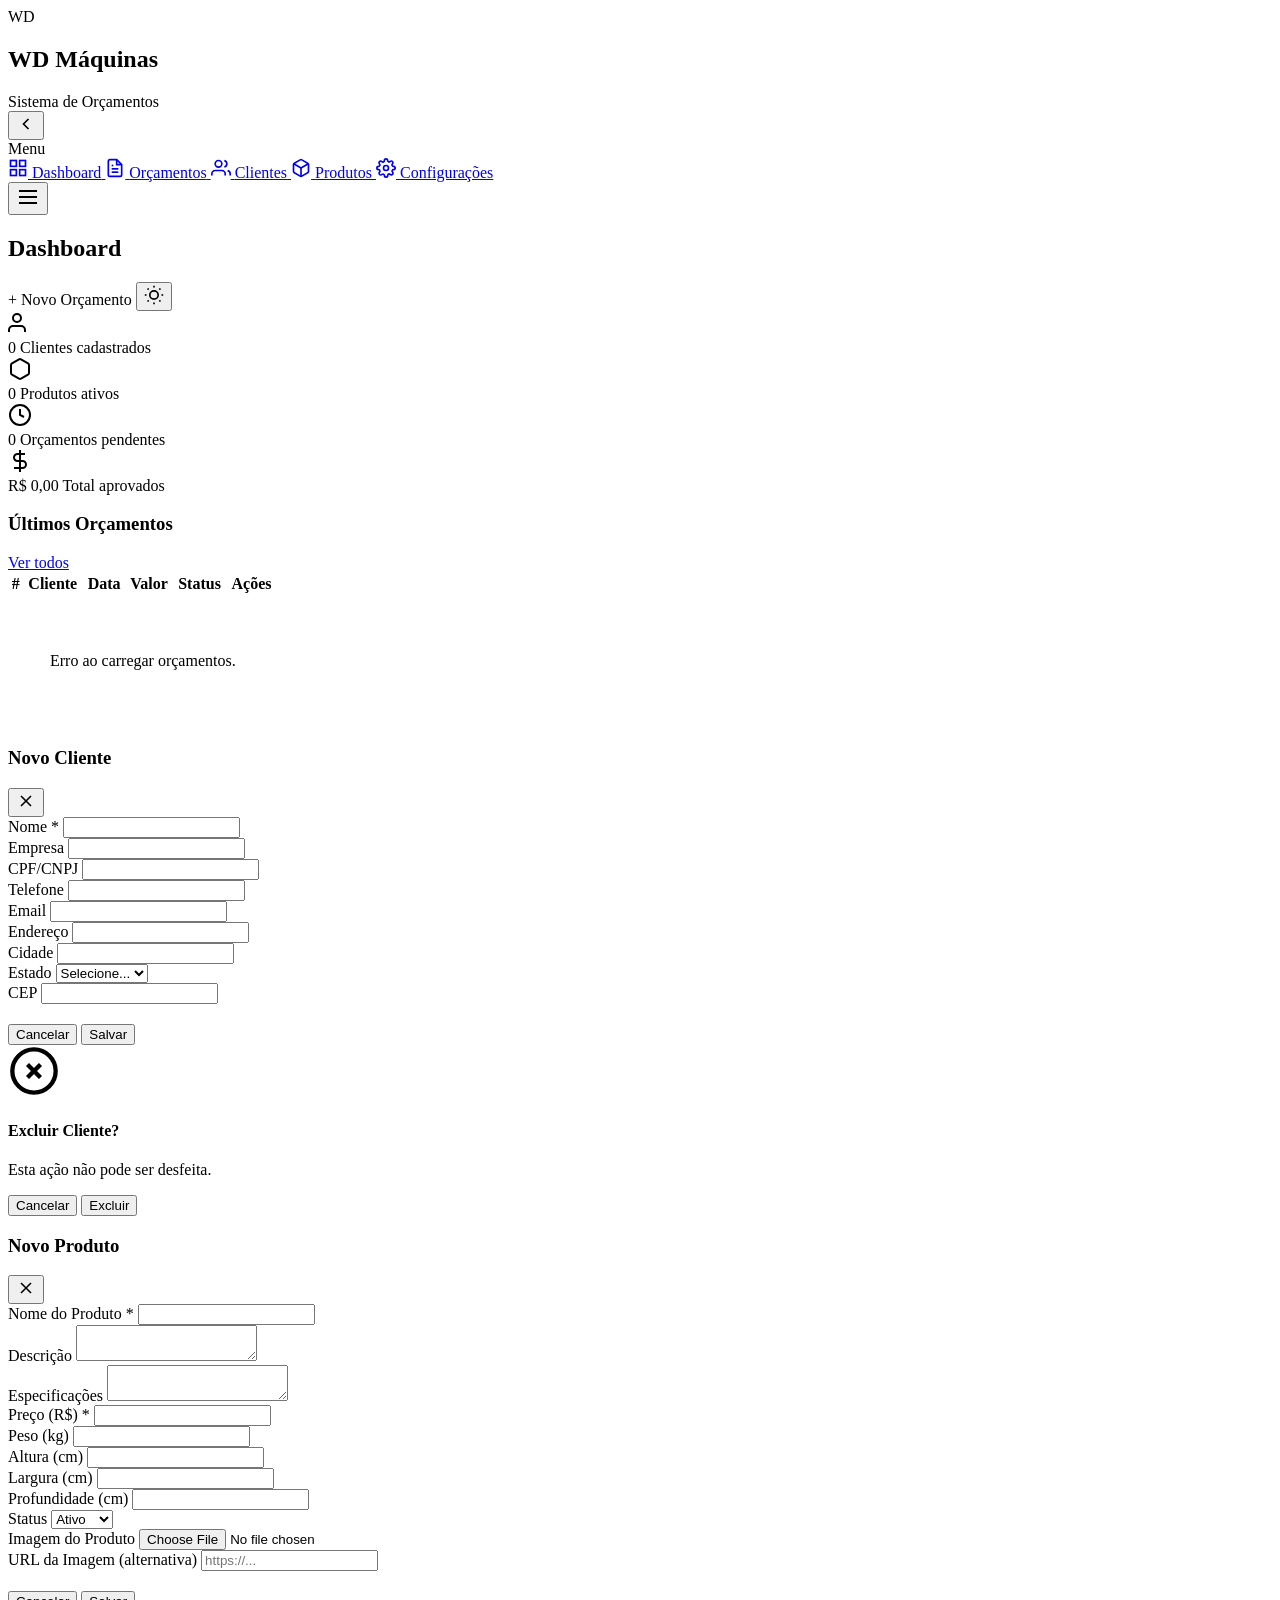
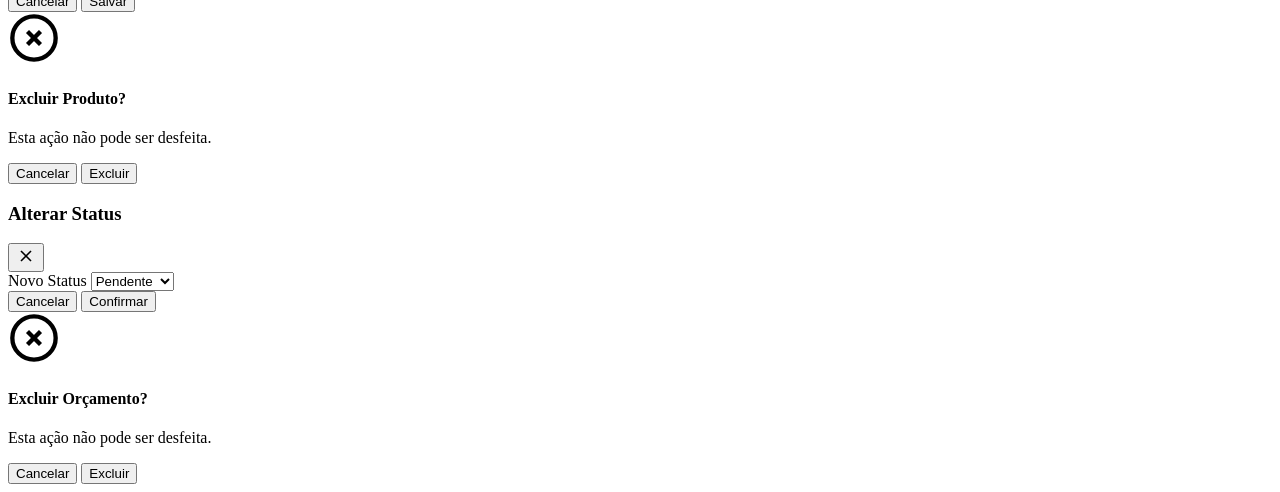
==== commit c820706a: "Update index.html" ====
--- a/index.html
+++ b/index.html
@@ -9,11 +9,10 @@
 <body>
     <div class="app-layout">
 
-        <!-- ═══════════════════════════════════════ -->
-        <!-- 🔧 ESTRUTURA FIXA: OVERLAY + SIDEBAR   -->
-        <!-- ═══════════════════════════════════════ -->
+        <!-- Sidebar Overlay (mobile) -->
         <div class="sidebar-overlay" id="sidebarOverlay"></div>
 
+        <!-- ========== SIDEBAR ========== -->
         <aside class="sidebar" id="sidebar">
             <div class="sidebar-header">
                 <div class="sidebar-logo">
@@ -31,14 +30,14 @@
             </div>
             <nav class="sidebar-nav">
                 <div class="sidebar-nav-label">Menu</div>
-                <a href="#" class="sidebar-link active" data-aba="dashboard" title="Dashboard">
+                <a href="#aba-dashboard" class="sidebar-link active" data-aba="dashboard" title="Dashboard">
                     <svg width="20" height="20" viewBox="0 0 24 24" fill="none" stroke="currentColor" stroke-width="2">
                         <rect x="3" y="3" width="7" height="7"/><rect x="14" y="3" width="7" height="7"/>
                         <rect x="3" y="14" width="7" height="7"/><rect x="14" y="14" width="7" height="7"/>
                     </svg>
                     <span class="sidebar-link-text">Dashboard</span>
                 </a>
-                <a href="#" class="sidebar-link" data-aba="orcamentos" title="Orçamentos">
+                <a href="#aba-orcamentos" class="sidebar-link" data-aba="orcamentos" title="Orçamentos">
                     <svg width="20" height="20" viewBox="0 0 24 24" fill="none" stroke="currentColor" stroke-width="2">
                         <path d="M14 2H6a2 2 0 0 0-2 2v16a2 2 0 0 0 2 2h12a2 2 0 0 0 2-2V8z"/>
                         <polyline points="14 2 14 8 20 8"/>
@@ -48,7 +47,7 @@
                     </svg>
                     <span class="sidebar-link-text">Orçamentos</span>
                 </a>
-                <a href="#" class="sidebar-link" data-aba="clientes" title="Clientes">
+                <a href="#aba-clientes" class="sidebar-link" data-aba="clientes" title="Clientes">
                     <svg width="20" height="20" viewBox="0 0 24 24" fill="none" stroke="currentColor" stroke-width="2">
                         <path d="M17 21v-2a4 4 0 0 0-4-4H5a4 4 0 0 0-4 4v2"/>
                         <circle cx="9" cy="7" r="4"/>
@@ -57,7 +56,7 @@
                     </svg>
                     <span class="sidebar-link-text">Clientes</span>
                 </a>
-                <a href="#" class="sidebar-link" data-aba="produtos" title="Produtos">
+                <a href="#aba-produtos" class="sidebar-link" data-aba="produtos" title="Produtos">
                     <svg width="20" height="20" viewBox="0 0 24 24" fill="none" stroke="currentColor" stroke-width="2">
                         <path d="M21 16V8a2 2 0 0 0-1-1.73l-7-4a2 2 0 0 0-2 0l-7 4A2 2 0 0 0 3 8v8a2 2 0 0 0 1 1.73l7 4a2 2 0 0 0 2 0l7-4A2 2 0 0 0 21 16z"/>
                         <polyline points="3.27 6.96 12 12.01 20.73 6.96"/>
@@ -65,7 +64,7 @@
                     </svg>
                     <span class="sidebar-link-text">Produtos</span>
                 </a>
-                <a href="#" class="sidebar-link" data-aba="configuracoes" title="Configurações">
+                <a href="#aba-configuracoes" class="sidebar-link" data-aba="configuracoes" title="Configurações">
                     <svg width="20" height="20" viewBox="0 0 24 24" fill="none" stroke="currentColor" stroke-width="2">
                         <circle cx="12" cy="12" r="3"/>
                         <path d="M19.4 15a1.65 1.65 0 0 0 .33 1.82l.06.06a2 2 0 0 1 0 2.83 2 2 0 0 1-2.83 0l-.06-.06a1.65 1.65 0 0 0-1.82-.33 1.65 1.65 0 0 0-1 1.51V21a2 2 0 0 1-2 2 2 2 0 0 1-2-2v-.09A1.65 1.65 0 0 0 9 19.4a1.65 1.65 0 0 0-1.82.33l-.06.06a2 2 0 0 1-2.83 0 2 2 0 0 1 0-2.83l.06-.06A1.65 1.65 0 0 0 4.68 15a1.65 1.65 0 0 0-1.51-1H3a2 2 0 0 1-2-2 2 2 0 0 1 2-2h.09A1.65 1.65 0 0 0 4.6 9a1.65 1.65 0 0 0-.33-1.82l-.06-.06a2 2 0 0 1 0-2.83 2 2 0 0 1 2.83 0l.06.06A1.65 1.65 0 0 0 9 4.68a1.65 1.65 0 0 0 1-1.51V3a2 2 0 0 1 2-2 2 2 0 0 1 2 2v.09a1.65 1.65 0 0 0 1 1.51 1.65 1.65 0 0 0 1.82-.33l.06-.06a2 2 0 0 1 2.83 0 2 2 0 0 1 0 2.83l-.06.06a1.65 1.65 0 0 0-.33 1.82V9a1.65 1.65 0 0 0 1.51 1H21a2 2 0 0 1 2 2 2 2 0 0 1-2 2h-.09a1.65 1.65 0 0 0-1.51 1z"/>
@@ -75,10 +74,9 @@
             </nav>
         </aside>
 
-        <!-- ═══════════════════════════════════════ -->
-        <!-- 🔧 ESTRUTURA FIXA: MAIN + HEADER       -->
-        <!-- ═══════════════════════════════════════ -->
+        <!-- ========== MAIN ========== -->
         <main class="main-content">
+            <!-- Header dinâmico -->
             <header class="main-header">
                 <div class="header-left">
                     <button class="menu-toggle" id="menuToggle">
@@ -90,8 +88,8 @@
                     </button>
                     <h2 id="headerTitle">Dashboard</h2>
                 </div>
-                <div class="header-right" id="headerActions">
-                    <a href="?novo=1" class="btn btn-primary btn-sm" id="btnHeaderAction" style="display:none;"></a>
+                <div class="header-right">
+                    <span id="btnHeaderAction"></span>
                     <button class="theme-toggle" id="themeToggle" title="Alternar tema">
                         <svg width="20" height="20" viewBox="0 0 24 24" fill="none" stroke="currentColor" stroke-width="2">
                             <circle cx="12" cy="12" r="5"/><line x1="12" y1="1" x2="12" y2="3"/>
@@ -104,18 +102,11 @@
                 </div>
             </header>
 
-            <!-- ═══════════════════════════════════ -->
-            <!-- 📑 CONTAINER PRINCIPAL DAS ABAS     -->
-            <!-- ═══════════════════════════════════ -->
-            <div class="content-area">
-
-                <!-- ══════════════════════════════ -->
-                <!-- 📌 ABA: DASHBOARD              -->
-                <!-- ID: aba-dashboard              -->
-                <!-- ══════════════════════════════ -->
-                <section id="aba-dashboard" class="aba-content aba-ativa">
-
-                    <!-- Stat Cards -->
+            <!-- ================================================== -->
+            <!-- === 📌 ABA: DASHBOARD === -->
+            <!-- ================================================== -->
+            <section id="aba-dashboard" class="aba-content aba-ativa">
+                <div class="content-area">
                     <div class="stats-grid">
                         <div class="stat-card">
                             <div class="stat-icon">
@@ -164,12 +155,10 @@
                             </div>
                         </div>
                     </div>
-
-                    <!-- Últimos Orçamentos -->
                     <div class="card">
                         <div class="card-header">
                             <h3>Últimos Orçamentos</h3>
-                            <button class="btn btn-secondary btn-sm" onclick="navegarAba('orcamentos')">Ver todos</button>
+                            <a href="#aba-orcamentos" class="btn btn-secondary btn-sm" data-aba="orcamentos">Ver todos</a>
                         </div>
                         <div class="card-body">
                             <div class="table-container">
@@ -185,34 +174,29 @@
                                         </tr>
                                     </thead>
                                     <tbody id="tabelaUltimosOrcamentos">
-                                        <tr>
-                                            <td colspan="6" style="text-align:center; padding:40px;">
-                                                <div class="spinner"></div>
-                                                <p>Carregando...</p>
-                                            </td>
-                                        </tr>
+                                        <tr><td colspan="6" style="text-align:center; padding:40px;"><div class="spinner"></div><p>Carregando...</p></td></tr>
                                     </tbody>
                                 </table>
                             </div>
                         </div>
                     </div>
-
-                </section>
-
-                <!-- ══════════════════════════════ -->
-                <!-- 📌 ABA: ORÇAMENTOS             -->
-                <!-- ID: aba-orcamentos             -->
-                <!-- ══════════════════════════════ -->
-                <section id="aba-orcamentos" class="aba-content">
-
-                    <!-- SEÇÃO: LISTA DE ORÇAMENTOS -->
+                </div>
+            </section>
+            <!-- === FIM ABA: DASHBOARD === -->
+
+            <!-- ================================================== -->
+            <!-- === 📌 ABA: ORCAMENTOS === -->
+            <!-- ================================================== -->
+            <section id="aba-orcamentos" class="aba-content">
+                <div class="content-area">
+                    <!-- Lista de orçamentos -->
                     <div id="secaoLista">
-                        <!-- Filtros -->
-                        <div class="card" style="margin-bottom: 20px;">
-                            <div class="card-body" style="padding: 15px;">
-                                <div style="display:flex; gap:10px; flex-wrap:wrap; align-items:center;">
-                                    <input type="text" id="buscaOrcamento" class="form-input" placeholder="Buscar por cliente..." style="flex:1; min-width:200px;" oninput="buscarOrcamentosDebounced()">
-                                    <select id="filtroStatus" class="form-input" style="width:auto; min-width:150px;" onchange="carregarOrcamentos()">
+                        <div class="card">
+                            <div class="card-header">
+                                <h3>Lista de Orçamentos</h3>
+                                <div style="display:flex; gap:8px; flex-wrap:wrap;">
+                                    <input type="text" id="buscaOrcamento" placeholder="Buscar orçamento..." class="form-input" style="max-width:250px;" oninput="buscarOrcamentosDebounced()">
+                                    <select id="filtroStatus" class="form-input" style="max-width:160px;" onchange="carregarOrcamentos()">
                                         <option value="">Todos os status</option>
                                         <option value="pendente">Pendente</option>
                                         <option value="aprovado">Aprovado</option>
@@ -221,10 +205,7 @@
                                     </select>
                                 </div>
                             </div>
-                        </div>
-                        <!-- Tabela de orçamentos -->
-                        <div class="card">
-                            <div class="card-body">
+                            <div class="card-body card-body-no-pad">
                                 <div class="table-container">
                                     <table>
                                         <thead>
@@ -239,113 +220,92 @@
                                             </tr>
                                         </thead>
                                         <tbody id="tabelaOrcamentos">
-                                            <tr>
-                                                <td colspan="7" style="text-align:center; padding:40px;">
-                                                    <div class="spinner"></div>
-                                                    <p>Carregando orçamentos...</p>
-                                                </td>
-                                            </tr>
+                                            <tr><td colspan="7" style="text-align:center; padding:40px;"><div class="spinner"></div><p>Carregando orçamentos...</p></td></tr>
                                         </tbody>
                                     </table>
                                 </div>
                             </div>
                         </div>
                     </div>
-
-                    <!-- SEÇÃO: FORMULÁRIO NOVO ORÇAMENTO -->
+                    <!-- Formulário de novo orçamento -->
                     <div id="secaoFormulario" style="display:none;">
                         <div class="card">
                             <div class="card-header">
                                 <h3>Novo Orçamento</h3>
-                                <button class="btn btn-secondary btn-sm" onclick="mostrarLista()">← Voltar à lista</button>
+                                <button class="btn btn-secondary btn-sm" onclick="mostrarLista()">← Voltar para lista</button>
                             </div>
                             <div class="card-body">
                                 <form id="formOrcamento" onsubmit="salvarOrcamento(event)">
                                     <div class="form-grid">
-                                        <div class="form-group full-width">
-                                            <label for="orcCliente">Cliente *</label>
+                                        <div class="form-group">
+                                            <label>Cliente <span class="required">*</span></label>
                                             <select id="orcCliente" class="form-input" required>
                                                 <option value="">Selecione um cliente...</option>
                                             </select>
                                         </div>
                                         <div class="form-group">
-                                            <label for="orcDataEmissao">Data de Emissão</label>
+                                            <label>Data de Emissão</label>
                                             <input type="date" id="orcDataEmissao" class="form-input">
                                         </div>
                                         <div class="form-group">
-                                            <label for="orcDataValidade">Data de Validade</label>
+                                            <label>Data de Validade</label>
                                             <input type="date" id="orcDataValidade" class="form-input">
                                         </div>
-                                        <div class="form-group">
-                                            <label for="orcFormaPagamento">Forma de Pagamento</label>
-                                            <input type="text" id="orcFormaPagamento" class="form-input" placeholder="Ex: 10x cartão ou 10% à vista">
-                                        </div>
-                                        <div class="form-group">
-                                            <label for="orcPrazoEntrega">Prazo de Entrega/Despacho</label>
+                                        <div class="form-group full-width">
+                                            <label>Forma de Pagamento</label>
+                                            <textarea id="orcFormaPagamento" class="form-input" rows="2"></textarea>
+                                        </div>
+                                        <div class="form-group">
+                                            <label>Prazo de Entrega</label>
                                             <input type="text" id="orcPrazoEntrega" class="form-input" placeholder="Ex: 5 dias úteis">
                                         </div>
                                         <div class="form-group full-width">
-                                            <label for="orcObservacoes">Observações</label>
-                                            <textarea id="orcObservacoes" class="form-input" rows="2" placeholder="Observações adicionais..."></textarea>
+                                            <label>Observações</label>
+                                            <textarea id="orcObservacoes" class="form-input" rows="2"></textarea>
                                         </div>
                                     </div>
-
-                                    <!-- Itens do Orçamento -->
-                                    <div style="margin-top:25px;">
-                                        <div style="display:flex; justify-content:space-between; align-items:center; margin-bottom:15px;">
-                                            <h3 style="margin:0;">Itens do Orçamento</h3>
-                                            <button type="button" class="btn btn-success btn-sm" onclick="adicionarItem()">+ Adicionar Item</button>
-                                        </div>
-                                        <div class="table-container">
-                                            <table>
-                                                <thead>
-                                                    <tr>
-                                                        <th style="width:40%;">Produto</th>
-                                                        <th style="width:12%;">Qtd</th>
-                                                        <th style="width:18%;">Valor Unit.</th>
-                                                        <th style="width:18%;">Subtotal</th>
-                                                        <th style="width:12%;">Ações</th>
-                                                    </tr>
-                                                </thead>
-                                                <tbody id="tabelaItensOrcamento"></tbody>
-                                                <tfoot>
-                                                    <tr>
-                                                        <td colspan="3" style="text-align:right;"><strong>TOTAL:</strong></td>
-                                                        <td><strong id="orcTotalDisplay">R$ 0,00</strong></td>
-                                                        <td></td>
-                                                    </tr>
-                                                </tfoot>
-                                            </table>
-                                        </div>
+                                    <h4 style="margin:24px 0 12px;">Itens do Orçamento</h4>
+                                    <div class="table-container">
+                                        <table>
+                                            <thead>
+                                                <tr>
+                                                    <th>Produto</th>
+                                                    <th style="width:100px;">Qtd</th>
+                                                    <th style="width:140px;">Valor Unit.</th>
+                                                    <th style="width:140px;">Subtotal</th>
+                                                    <th style="width:60px;"></th>
+                                                </tr>
+                                            </thead>
+                                            <tbody id="tabelaItensOrcamento"></tbody>
+                                        </table>
                                     </div>
-
-                                    <div style="margin-top:20px; text-align:right; display:flex; gap:10px; justify-content:flex-end;">
+                                    <button type="button" class="add-item-btn" onclick="adicionarItem()">+ Adicionar Item</button>
+                                    <div style="text-align:right; margin:16px 0; font-size:1.2em;">
+                                        Total: <strong id="orcTotalDisplay">R$ 0,00</strong>
+                                    </div>
+                                    <div class="form-actions">
                                         <button type="button" class="btn btn-secondary" onclick="mostrarLista()">Cancelar</button>
-                                        <button type="submit" class="btn btn-primary">Salvar e Visualizar</button>
+                                        <button type="submit" class="btn btn-primary">Salvar Orçamento</button>
                                     </div>
                                 </form>
                             </div>
                         </div>
                     </div>
-
-                </section>
-
-                <!-- ══════════════════════════════ -->
-                <!-- 📌 ABA: CLIENTES               -->
-                <!-- ID: aba-clientes               -->
-                <!-- ══════════════════════════════ -->
-                <section id="aba-clientes" class="aba-content">
-
-                    <!-- Busca -->
-                    <div class="card" style="margin-bottom: 20px;">
-                        <div class="card-body" style="padding: 15px;">
-                            <input type="text" id="buscaCliente" class="form-input" placeholder="Buscar por nome, empresa, email ou telefone..." oninput="buscarClientesDebounced()">
-                        </div>
-                    </div>
-
-                    <!-- Tabela de clientes -->
+                </div>
+            </section>
+            <!-- === FIM ABA: ORCAMENTOS === -->
+
+            <!-- ================================================== -->
+            <!-- === 📌 ABA: CLIENTES === -->
+            <!-- ================================================== -->
+            <section id="aba-clientes" class="aba-content">
+                <div class="content-area">
                     <div class="card">
-                        <div class="card-body">
+                        <div class="card-header">
+                            <h3>Clientes</h3>
+                            <input type="text" id="buscaCliente" placeholder="Buscar cliente..." class="form-input" style="max-width:300px;" oninput="buscarClientesDebounced()">
+                        </div>
+                        <div class="card-body card-body-no-pad">
                             <div class="table-container">
                                 <table>
                                     <thead>
@@ -359,36 +319,27 @@
                                         </tr>
                                     </thead>
                                     <tbody id="tabelaClientes">
-                                        <tr>
-                                            <td colspan="6" style="text-align:center; padding:40px;">
-                                                <div class="spinner"></div>
-                                                <p>Carregando clientes...</p>
-                                            </td>
-                                        </tr>
+                                        <tr><td colspan="6" style="text-align:center; padding:40px;"><div class="spinner"></div><p>Carregando clientes...</p></td></tr>
                                     </tbody>
                                 </table>
                             </div>
                         </div>
                     </div>
-
-                </section>
-
-                <!-- ══════════════════════════════ -->
-                <!-- 📌 ABA: PRODUTOS               -->
-                <!-- ID: aba-produtos               -->
-                <!-- ══════════════════════════════ -->
-                <section id="aba-produtos" class="aba-content">
-
-                    <!-- Busca -->
-                    <div class="card" style="margin-bottom: 20px;">
-                        <div class="card-body" style="padding: 15px;">
-                            <input type="text" id="buscaProduto" class="form-input" placeholder="Buscar por nome ou descrição..." oninput="buscarProdutosDebounced()">
-                        </div>
-                    </div>
-
-                    <!-- Tabela de produtos -->
+                </div>
+            </section>
+            <!-- === FIM ABA: CLIENTES === -->
+
+            <!-- ================================================== -->
+            <!-- === 📌 ABA: PRODUTOS === -->
+            <!-- ================================================== -->
+            <section id="aba-produtos" class="aba-content">
+                <div class="content-area">
                     <div class="card">
-                        <div class="card-body">
+                        <div class="card-header">
+                            <h3>Produtos</h3>
+                            <input type="text" id="buscaProduto" placeholder="Buscar produto..." class="form-input" style="max-width:300px;" oninput="buscarProdutosDebounced()">
+                        </div>
+                        <div class="card-body card-body-no-pad">
                             <div class="table-container">
                                 <table>
                                     <thead>
@@ -403,215 +354,190 @@
                                         </tr>
                                     </thead>
                                     <tbody id="tabelaProdutos">
-                                        <tr>
-                                            <td colspan="7" style="text-align:center; padding:40px;">
-                                                <div class="spinner"></div>
-                                                <p>Carregando produtos...</p>
-                                            </td>
-                                        </tr>
+                                        <tr><td colspan="7" style="text-align:center; padding:40px;"><div class="spinner"></div><p>Carregando produtos...</p></td></tr>
                                     </tbody>
                                 </table>
                             </div>
                         </div>
                     </div>
-
-                </section>
-
-                <!-- ══════════════════════════════ -->
-                <!-- 📌 ABA: CONFIGURAÇÕES          -->
-                <!-- ID: aba-configuracoes          -->
-                <!-- ══════════════════════════════ -->
-                <section id="aba-configuracoes" class="aba-content">
-
-                    <!-- Dados da Empresa -->
-                    <div class="card">
-                        <div class="card-header">
-                            <h3>Dados da Empresa</h3>
-                        </div>
+                </div>
+            </section>
+            <!-- === FIM ABA: PRODUTOS === -->
+
+            <!-- ================================================== -->
+            <!-- === 📌 ABA: CONFIGURACOES === -->
+            <!-- ================================================== -->
+            <section id="aba-configuracoes" class="aba-content">
+                <div class="content-area">
+                    <div class="card" style="margin-bottom:24px;">
+                        <div class="card-header"><h3>Dados da Empresa</h3></div>
                         <div class="card-body">
                             <form id="formConfigEmpresa" onsubmit="salvarConfiguracoes(event)">
-
-                                <!-- Logo Upload -->
-                                <div class="form-group" style="margin-bottom:20px;">
-                                    <label for="cfgLogo">Logo da Empresa</label>
-                                    <div style="margin-top:8px;">
-                                        <div id="cfgLogoPreview" style="margin-bottom:10px;">
-                                            <img id="cfgLogoImg" src="" alt="Logo" style="max-width:200px; max-height:100px; border-radius:8px; border:1px solid var(--border-color); display:none;">
-                                        </div>
-                                        <input type="file" id="cfgLogo" class="form-input" accept="image/jpeg,image/png,image/webp" onchange="previewLogoConfig(event)">
-                                        <small style="color:var(--text-muted); display:block; margin-top:4px;">JPG, PNG ou WEBP. Máximo 500 KB. Recomendado: 400×120 px.</small>
-                                        <button type="button" class="btn btn-danger btn-sm" id="btnRemoverLogo" onclick="removerLogoConfig()" style="margin-top:8px; display:none;">Remover logo</button>
+                                <div class="config-section">
+                                    <h4>Logo da Empresa</h4>
+                                    <div style="display:flex; align-items:center; gap:16px; flex-wrap:wrap;">
+                                        <div class="logo-preview">
+                                            <img id="cfgLogoImg" src="" alt="Logo" style="display:none;">
+                                            <input type="file" id="cfgLogo" accept="image/jpeg,image/png,image/webp" onchange="previewLogoConfig(event)">
+                                        </div>
+                                        <div>
+                                            <p style="font-size:13px; color:var(--text-muted); margin-bottom:8px;">JPEG, PNG ou WebP. Máx: 500 KB</p>
+                                            <button type="button" id="btnRemoverLogo" class="btn btn-danger btn-sm" onclick="removerLogoConfig()" style="display:none;">Remover Logo</button>
+                                        </div>
                                     </div>
                                 </div>
-
-                                <div class="form-grid">
-                                    <div class="form-group full-width">
-                                        <label for="cfgNomeEmpresa">Nome da Empresa *</label>
-                                        <input type="text" id="cfgNomeEmpresa" class="form-input" required placeholder="WD Máquinas">
-                                    </div>
-                                    <div class="form-group">
-                                        <label for="cfgCnpj">CNPJ</label>
-                                        <input type="text" id="cfgCnpj" class="form-input" placeholder="00.000.000/0000-00" maxlength="18">
-                                    </div>
-                                    <div class="form-group">
-                                        <label for="cfgTelefone">Telefone</label>
-                                        <input type="text" id="cfgTelefone" class="form-input" placeholder="(00) 00000-0000" maxlength="15">
-                                    </div>
-                                    <div class="form-group">
-                                        <label for="cfgEmail">E-mail</label>
-                                        <input type="email" id="cfgEmail" class="form-input" placeholder="contato@empresa.com">
-                                    </div>
-                                    <div class="form-group">
-                                        <label for="cfgSite">Site / Instagram</label>
-                                        <input type="text" id="cfgSite" class="form-input" placeholder="www.empresa.com ou @empresa">
-                                    </div>
-                                    <div class="form-group full-width">
-                                        <label for="cfgEndereco">Endereço Completo</label>
-                                        <input type="text" id="cfgEndereco" class="form-input" placeholder="Rua, número, bairro, cidade - UF, CEP">
+                                <div class="config-section">
+                                    <h4>Informações da Empresa</h4>
+                                    <div class="form-grid">
+                                        <div class="form-group">
+                                            <label>Nome da Empresa <span class="required">*</span></label>
+                                            <input type="text" id="cfgNomeEmpresa" class="form-input" required>
+                                        </div>
+                                        <div class="form-group">
+                                            <label>CNPJ</label>
+                                            <input type="text" id="cfgCnpj" class="form-input" placeholder="00.000.000/0000-00" maxlength="18">
+                                        </div>
+                                        <div class="form-group">
+                                            <label>Telefone</label>
+                                            <input type="text" id="cfgTelefone" class="form-input" placeholder="(00) 00000-0000" maxlength="15">
+                                        </div>
+                                        <div class="form-group">
+                                            <label>Email</label>
+                                            <input type="email" id="cfgEmail" class="form-input">
+                                        </div>
+                                        <div class="form-group">
+                                            <label>Site / Instagram</label>
+                                            <input type="text" id="cfgSite" class="form-input">
+                                        </div>
+                                        <div class="form-group full-width">
+                                            <label>Endereço Completo</label>
+                                            <input type="text" id="cfgEndereco" class="form-input">
+                                        </div>
                                     </div>
                                 </div>
-
-                                <hr style="margin: 25px 0; border-color: var(--border-color);">
-
-                                <h3 style="margin-bottom:15px;">Padrões do Orçamento</h3>
-                                <div class="form-grid">
-                                    <div class="form-group full-width">
-                                        <label for="cfgCondicoesPadrao">Condições de Pagamento Padrão</label>
-                                        <textarea id="cfgCondicoesPadrao" class="form-input" rows="3" placeholder="Ex: 50% de entrada e 50% na entrega do equipamento."></textarea>
-                                    </div>
-                                    <div class="form-group">
-                                        <label for="cfgValidadeDias">Validade Padrão (dias)</label>
-                                        <input type="number" id="cfgValidadeDias" class="form-input" min="1" max="365" placeholder="15">
-                                    </div>
-                                    <div class="form-group">
-                                        <label for="cfgPrazoEntregaPadrao">Prazo de Entrega Padrão</label>
-                                        <input type="text" id="cfgPrazoEntregaPadrao" class="form-input" placeholder="Ex: 15 a 20 dias úteis">
-                                    </div>
-                                    <div class="form-group full-width">
-                                        <label for="cfgObservacoesPadrao">Observações Padrão</label>
-                                        <textarea id="cfgObservacoesPadrao" class="form-input" rows="3" placeholder="Texto padrão que aparece em todos os orçamentos..."></textarea>
+                                <div class="config-section">
+                                    <h4>Padrões para Orçamentos</h4>
+                                    <div class="form-grid">
+                                        <div class="form-group full-width">
+                                            <label>Condições de Pagamento Padrão</label>
+                                            <textarea id="cfgCondicoesPadrao" class="form-input" rows="2"></textarea>
+                                        </div>
+                                        <div class="form-group">
+                                            <label>Validade (dias)</label>
+                                            <input type="number" id="cfgValidadeDias" class="form-input" min="1" max="365">
+                                        </div>
+                                        <div class="form-group">
+                                            <label>Prazo de Entrega Padrão</label>
+                                            <input type="text" id="cfgPrazoEntregaPadrao" class="form-input">
+                                        </div>
+                                        <div class="form-group full-width">
+                                            <label>Observações Padrão</label>
+                                            <textarea id="cfgObservacoesPadrao" class="form-input" rows="2"></textarea>
+                                        </div>
                                     </div>
                                 </div>
-
-                                <div style="margin-top:20px; text-align:right; display:flex; gap:10px; justify-content:flex-end;">
+                                <div class="form-actions">
                                     <button type="button" class="btn btn-secondary" onclick="resetarConfiguracoes()">Restaurar Padrões</button>
                                     <button type="submit" class="btn btn-primary">Salvar Configurações</button>
                                 </div>
                             </form>
                         </div>
                     </div>
-
-                    <!-- Sobre o Sistema -->
-                    <div class="card" style="margin-top:20px;">
-                        <div class="card-header">
-                            <h3>Sobre o Sistema</h3>
-                        </div>
+                    <div class="card">
+                        <div class="card-header"><h3>Sobre o Sistema</h3></div>
                         <div class="card-body">
                             <p><strong>Orçamento WD</strong> — Sistema de Orçamentos</p>
                             <p>Versão: 2.0.0</p>
                             <p>Desenvolvido para WD Máquinas</p>
-                            <p style="margin-top:10px;">
-                                <small>
-                                    Backend:
-                                    <a href="https://wanderhalleylee-orcamento-wd.hf.space/docs" target="_blank" rel="noopener">API Docs</a>
-                                    | Status: <span id="cfgApiStatus">Verificando...</span>
-                                </small>
-                            </p>
-                        </div>
-                    </div>
-
-                </section>
-
-            </div><!-- .content-area -->
+                            <p style="margin-top:12px;">Backend: <a href="https://wanderhalleylee-orcamento-wd.hf.space/docs" target="_blank" class="btn btn-outline btn-sm">API Docs</a> | Status: <span id="cfgApiStatus">Verificando...</span></p>
+                        </div>
+                    </div>
+                </div>
+            </section>
+            <!-- === FIM ABA: CONFIGURACOES === -->
+
         </main>
-    </div><!-- .app-layout -->
-
-    <!-- ═══════════════════════════════════════ -->
-    <!-- 🔧 MODAIS GLOBAIS                      -->
-    <!-- ═══════════════════════════════════════ -->
-
-    <!-- Modal: Criar/Editar Cliente -->
+    </div>
+
+    <!-- ========== MODAIS GLOBAIS ========== -->
+
+    <!-- Modal: Cliente (criar/editar) -->
     <div class="modal-overlay" id="modalCliente">
         <div class="modal">
             <div class="modal-header">
                 <h3 id="modalClienteTitulo">Novo Cliente</h3>
-                <button class="modal-close" onclick="fecharModalCliente()">&times;</button>
-            </div>
-            <form id="formCliente" onsubmit="salvarCliente(event)">
-                <div class="modal-body">
+                <button class="modal-close" onclick="fecharModalCliente()"><svg width="20" height="20" viewBox="0 0 24 24" fill="none" stroke="currentColor" stroke-width="2"><line x1="18" y1="6" x2="6" y2="18"/><line x1="6" y1="6" x2="18" y2="18"/></svg></button>
+            </div>
+            <div class="modal-body">
+                <form id="formCliente" onsubmit="salvarCliente(event)">
                     <input type="hidden" id="clienteId">
                     <div class="form-grid">
+                        <div class="form-group">
+                            <label>Nome <span class="required">*</span></label>
+                            <input type="text" id="clienteNome" class="form-input" required>
+                        </div>
+                        <div class="form-group">
+                            <label>Empresa</label>
+                            <input type="text" id="clienteEmpresa" class="form-input">
+                        </div>
+                        <div class="form-group">
+                            <label>CPF/CNPJ</label>
+                            <input type="text" id="clienteCpfCnpj" class="form-input" maxlength="18">
+                        </div>
+                        <div class="form-group">
+                            <label>Telefone</label>
+                            <input type="text" id="clienteTelefone" class="form-input" maxlength="15">
+                        </div>
+                        <div class="form-group">
+                            <label>Email</label>
+                            <input type="email" id="clienteEmail" class="form-input">
+                        </div>
                         <div class="form-group full-width">
-                            <label for="clienteNome">Nome *</label>
-                            <input type="text" id="clienteNome" class="form-input" required placeholder="Nome completo do cliente">
-                        </div>
-                        <div class="form-group">
-                            <label for="clienteEmpresa">Empresa</label>
-                            <input type="text" id="clienteEmpresa" class="form-input" placeholder="Nome da empresa">
-                        </div>
-                        <div class="form-group">
-                            <label for="clienteCpfCnpj">CPF/CNPJ</label>
-                            <input type="text" id="clienteCpfCnpj" class="form-input" placeholder="CPF ou CNPJ" maxlength="18">
-                        </div>
-                        <div class="form-group">
-                            <label for="clienteTelefone">Telefone</label>
-                            <input type="text" id="clienteTelefone" class="form-input" placeholder="(00) 00000-0000" maxlength="15">
-                        </div>
-                        <div class="form-group">
-                            <label for="clienteEmail">E-mail</label>
-                            <input type="email" id="clienteEmail" class="form-input" placeholder="email@exemplo.com">
-                        </div>
-                        <div class="form-group full-width">
-                            <label for="clienteEndereco">Endereço</label>
-                            <input type="text" id="clienteEndereco" class="form-input" placeholder="Rua, número, bairro">
-                        </div>
-                        <div class="form-group">
-                            <label for="clienteCidade">Cidade</label>
-                            <input type="text" id="clienteCidade" class="form-input" placeholder="Cidade">
-                        </div>
-                        <div class="form-group">
-                            <label for="clienteEstado">Estado</label>
+                            <label>Endereço</label>
+                            <input type="text" id="clienteEndereco" class="form-input">
+                        </div>
+                        <div class="form-group">
+                            <label>Cidade</label>
+                            <input type="text" id="clienteCidade" class="form-input">
+                        </div>
+                        <div class="form-group">
+                            <label>Estado</label>
                             <select id="clienteEstado" class="form-input">
                                 <option value="">Selecione...</option>
-                                <option value="AC">AC</option><option value="AL">AL</option>
-                                <option value="AP">AP</option><option value="AM">AM</option>
-                                <option value="BA">BA</option><option value="CE">CE</option>
-                                <option value="DF">DF</option><option value="ES">ES</option>
-                                <option value="GO">GO</option><option value="MA">MA</option>
-                                <option value="MT">MT</option><option value="MS">MS</option>
-                                <option value="MG">MG</option><option value="PA">PA</option>
-                                <option value="PB">PB</option><option value="PR">PR</option>
-                                <option value="PE">PE</option><option value="PI">PI</option>
-                                <option value="RJ">RJ</option><option value="RN">RN</option>
-                                <option value="RS">RS</option><option value="RO">RO</option>
-                                <option value="RR">RR</option><option value="SC">SC</option>
-                                <option value="SP">SP</option><option value="SE">SE</option>
-                                <option value="TO">TO</option>
+                                <option value="AC">AC</option><option value="AL">AL</option><option value="AP">AP</option>
+                                <option value="AM">AM</option><option value="BA">BA</option><option value="CE">CE</option>
+                                <option value="DF">DF</option><option value="ES">ES</option><option value="GO">GO</option>
+                                <option value="MA">MA</option><option value="MT">MT</option><option value="MS">MS</option>
+                                <option value="MG">MG</option><option value="PA">PA</option><option value="PB">PB</option>
+                                <option value="PR">PR</option><option value="PE">PE</option><option value="PI">PI</option>
+                                <option value="RJ">RJ</option><option value="RN">RN</option><option value="RS">RS</option>
+                                <option value="RO">RO</option><option value="RR">RR</option><option value="SC">SC</option>
+                                <option value="SP">SP</option><option value="SE">SE</option><option value="TO">TO</option>
                             </select>
                         </div>
                         <div class="form-group">
-                            <label for="clienteCep">CEP</label>
-                            <input type="text" id="clienteCep" class="form-input" placeholder="00000-000" maxlength="9">
-                        </div>
-                    </div>
-                </div>
-                <div class="modal-footer">
-                    <button type="button" class="btn btn-secondary" onclick="fecharModalCliente()">Cancelar</button>
-                    <button type="submit" class="btn btn-primary">Salvar Cliente</button>
-                </div>
-            </form>
+                            <label>CEP</label>
+                            <input type="text" id="clienteCep" class="form-input" maxlength="9">
+                        </div>
+                    </div>
+                    <div class="modal-footer" style="border:none; padding:20px 0 0;">
+                        <button type="button" class="btn btn-secondary" onclick="fecharModalCliente()">Cancelar</button>
+                        <button type="submit" class="btn btn-primary">Salvar</button>
+                    </div>
+                </form>
+            </div>
         </div>
     </div>
 
-    <!-- Modal: Confirmar exclusão cliente -->
+    <!-- Modal: Confirmar exclusão de cliente -->
     <div class="modal-overlay" id="confirmDeleteCliente">
-        <div class="modal">
-            <div class="modal-header">
-                <h3>Confirmar Exclusão</h3>
-                <button class="modal-close" onclick="fecharConfirmDeleteCliente()">&times;</button>
-            </div>
+        <div class="modal" style="max-width:420px;">
             <div class="modal-body">
-                <p>Tem certeza que deseja excluir este cliente? Esta ação não pode ser desfeita.</p>
+                <div class="confirm-dialog">
+                    <svg width="52" height="52" viewBox="0 0 24 24" fill="none" stroke="currentColor" stroke-width="2"><circle cx="12" cy="12" r="10"/><line x1="15" y1="9" x2="9" y2="15"/><line x1="9" y1="9" x2="15" y2="15"/></svg>
+                    <h4>Excluir Cliente?</h4>
+                    <p>Esta ação não pode ser desfeita.</p>
+                </div>
             </div>
             <div class="modal-footer">
                 <button class="btn btn-secondary" onclick="fecharConfirmDeleteCliente()">Cancelar</button>
@@ -620,91 +546,89 @@
         </div>
     </div>
 
-    <!-- Modal: Criar/Editar Produto -->
+    <!-- Modal: Produto (criar/editar) -->
     <div class="modal-overlay" id="modalProduto">
-        <div class="modal modal-lg">
+        <div class="modal" style="max-width:700px;">
             <div class="modal-header">
                 <h3 id="modalProdutoTitulo">Novo Produto</h3>
-                <button class="modal-close" onclick="fecharModalProduto()">&times;</button>
-            </div>
-            <form id="formProduto" onsubmit="salvarProduto(event)">
-                <div class="modal-body">
+                <button class="modal-close" onclick="fecharModalProduto()"><svg width="20" height="20" viewBox="0 0 24 24" fill="none" stroke="currentColor" stroke-width="2"><line x1="18" y1="6" x2="6" y2="18"/><line x1="6" y1="6" x2="18" y2="18"/></svg></button>
+            </div>
+            <div class="modal-body">
+                <form id="formProduto" onsubmit="salvarProduto(event)">
                     <input type="hidden" id="produtoId">
                     <input type="hidden" id="produtoImagemBase64">
                     <div class="form-grid">
                         <div class="form-group full-width">
-                            <label for="produtoNome">Nome do Produto *</label>
-                            <input type="text" id="produtoNome" class="form-input" required placeholder="Ex: Marmiteiro Elétrico 50 Marmitas">
+                            <label>Nome do Produto <span class="required">*</span></label>
+                            <input type="text" id="produtoNome" class="form-input" required>
                         </div>
                         <div class="form-group full-width">
-                            <label for="produtoDescricao">Descrição</label>
-                            <textarea id="produtoDescricao" class="form-input" rows="3" placeholder="Descrição detalhada do produto..."></textarea>
+                            <label>Descrição</label>
+                            <textarea id="produtoDescricao" class="form-input" rows="2"></textarea>
                         </div>
                         <div class="form-group full-width">
-                            <label for="produtoEspecificacoes">Especificações Técnicas</label>
-                            <textarea id="produtoEspecificacoes" class="form-input" rows="3" placeholder="Especificações técnicas, materiais, etc."></textarea>
-                        </div>
-                        <div class="form-group">
-                            <label for="produtoValor">Preço (R$) *</label>
-                            <input type="number" id="produtoValor" class="form-input" required min="0.01" step="0.01" placeholder="0,00">
-                        </div>
-                        <div class="form-group">
-                            <label for="produtoPeso">Peso (kg)</label>
-                            <input type="number" id="produtoPeso" class="form-input" min="0" step="0.1" placeholder="0,0">
-                        </div>
-                        <div class="form-group">
-                            <label for="produtoAltura">Altura (cm)</label>
-                            <input type="number" id="produtoAltura" class="form-input" min="0" step="0.1" placeholder="0">
-                        </div>
-                        <div class="form-group">
-                            <label for="produtoLargura">Largura (cm)</label>
-                            <input type="number" id="produtoLargura" class="form-input" min="0" step="0.1" placeholder="0">
-                        </div>
-                        <div class="form-group">
-                            <label for="produtoProfundidade">Profundidade (cm)</label>
-                            <input type="number" id="produtoProfundidade" class="form-input" min="0" step="0.1" placeholder="0">
-                        </div>
-                        <div class="form-group">
-                            <label for="produtoAtivo">Status</label>
+                            <label>Especificações</label>
+                            <textarea id="produtoEspecificacoes" class="form-input" rows="2"></textarea>
+                        </div>
+                        <div class="form-group">
+                            <label>Preço (R$) <span class="required">*</span></label>
+                            <input type="number" id="produtoValor" class="form-input" step="0.01" min="0" required>
+                        </div>
+                        <div class="form-group">
+                            <label>Peso (kg)</label>
+                            <input type="number" id="produtoPeso" class="form-input" step="0.01" min="0">
+                        </div>
+                        <div class="form-group">
+                            <label>Altura (cm)</label>
+                            <input type="number" id="produtoAltura" class="form-input" step="0.1" min="0">
+                        </div>
+                        <div class="form-group">
+                            <label>Largura (cm)</label>
+                            <input type="number" id="produtoLargura" class="form-input" step="0.1" min="0">
+                        </div>
+                        <div class="form-group">
+                            <label>Profundidade (cm)</label>
+                            <input type="number" id="produtoProfundidade" class="form-input" step="0.1" min="0">
+                        </div>
+                        <div class="form-group">
+                            <label>Status</label>
                             <select id="produtoAtivo" class="form-input">
                                 <option value="true">Ativo</option>
                                 <option value="false">Inativo</option>
                             </select>
                         </div>
                         <div class="form-group full-width">
-                            <label for="produtoImagem">Imagem do Produto</label>
+                            <label>Imagem do Produto</label>
                             <input type="file" id="produtoImagem" class="form-input" accept="image/jpeg,image/png,image/webp" onchange="previewImagemProduto(event)">
-                            <small style="color: var(--text-muted); display:block; margin-top:4px;">JPG, PNG ou WEBP. Máximo 2 MB.</small>
-                            <div id="produtoImagemPreview" style="display:none; margin-top:10px;">
-                                <img id="produtoImagemTag" src="" alt="Preview" style="max-width:200px; max-height:200px; border-radius:8px; border:1px solid var(--border-color);">
+                            <div id="produtoImagemPreview" style="display:none; margin-top:8px;">
+                                <img id="produtoImagemTag" src="" alt="Preview" style="max-width:200px; max-height:150px; border-radius:8px; border:1px solid var(--border-color);">
                                 <br>
-                                <button type="button" class="btn btn-danger btn-sm" onclick="removerImagemProduto()" style="margin-top:8px;">Remover imagem</button>
+                                <button type="button" class="btn btn-danger btn-sm" onclick="removerImagemProduto()" style="margin-top:8px;">Remover Imagem</button>
                             </div>
                         </div>
                         <div class="form-group full-width">
-                            <label for="produtoImagemUrl">URL da Imagem (alternativa)</label>
-                            <input type="url" id="produtoImagemUrl" class="form-input" placeholder="https://exemplo.com/imagem.jpg">
-                            <small style="color: var(--text-muted); display:block; margin-top:4px;">Se não fizer upload, pode colar uma URL de imagem externa.</small>
-                        </div>
-                    </div>
-                </div>
-                <div class="modal-footer">
-                    <button type="button" class="btn btn-secondary" onclick="fecharModalProduto()">Cancelar</button>
-                    <button type="submit" class="btn btn-primary">Salvar Produto</button>
-                </div>
-            </form>
+                            <label>URL da Imagem (alternativa)</label>
+                            <input type="url" id="produtoImagemUrl" class="form-input" placeholder="https://...">
+                        </div>
+                    </div>
+                    <div class="modal-footer" style="border:none; padding:20px 0 0;">
+                        <button type="button" class="btn btn-secondary" onclick="fecharModalProduto()">Cancelar</button>
+                        <button type="submit" class="btn btn-primary">Salvar</button>
+                    </div>
+                </form>
+            </div>
         </div>
     </div>
 
-    <!-- Modal: Confirmar exclusão produto -->
+    <!-- Modal: Confirmar exclusão de produto -->
     <div class="modal-overlay" id="confirmDeleteProduto">
-        <div class="modal">
-            <div class="modal-header">
-                <h3>Confirmar Exclusão</h3>
-                <button class="modal-close" onclick="fecharConfirmDeleteProduto()">&times;</button>
-            </div>
+        <div class="modal" style="max-width:420px;">
             <div class="modal-body">
-                <p>Tem certeza que deseja excluir este produto? Esta ação não pode ser desfeita.</p>
+                <div class="confirm-dialog">
+                    <svg width="52" height="52" viewBox="0 0 24 24" fill="none" stroke="currentColor" stroke-width="2"><circle cx="12" cy="12" r="10"/><line x1="15" y1="9" x2="9" y2="15"/><line x1="9" y1="9" x2="15" y2="15"/></svg>
+                    <h4>Excluir Produto?</h4>
+                    <p>Esta ação não pode ser desfeita.</p>
+                </div>
             </div>
             <div class="modal-footer">
                 <button class="btn btn-secondary" onclick="fecharConfirmDeleteProduto()">Cancelar</button>
@@ -713,17 +637,17 @@
         </div>
     </div>
 
-    <!-- Modal: Mudar Status Orçamento -->
+    <!-- Modal: Mudar status do orçamento -->
     <div class="modal-overlay" id="modalStatus">
-        <div class="modal">
+        <div class="modal" style="max-width:420px;">
             <div class="modal-header">
                 <h3>Alterar Status</h3>
-                <button class="modal-close" onclick="fecharModalStatus()">&times;</button>
+                <button class="modal-close" onclick="fecharModalStatus()"><svg width="20" height="20" viewBox="0 0 24 24" fill="none" stroke="currentColor" stroke-width="2"><line x1="18" y1="6" x2="6" y2="18"/><line x1="6" y1="6" x2="18" y2="18"/></svg></button>
             </div>
             <div class="modal-body">
                 <input type="hidden" id="statusOrcamentoId">
                 <div class="form-group">
-                    <label for="novoStatus">Novo Status</label>
+                    <label>Novo Status</label>
                     <select id="novoStatus" class="form-input">
                         <option value="pendente">Pendente</option>
                         <option value="aprovado">Aprovado</option>
@@ -739,15 +663,15 @@
         </div>
     </div>
 
-    <!-- Modal: Confirmar exclusão orçamento -->
+    <!-- Modal: Confirmar exclusão de orçamento -->
     <div class="modal-overlay" id="confirmDeleteOrcamento">
-        <div class="modal">
-            <div class="modal-header">
-                <h3>Confirmar Exclusão</h3>
-                <button class="modal-close" onclick="fecharConfirmDeleteOrcamento()">&times;</button>
-            </div>
+        <div class="modal" style="max-width:420px;">
             <div class="modal-body">
-                <p>Tem certeza que deseja excluir este orçamento? Esta ação não pode ser desfeita.</p>
+                <div class="confirm-dialog">
+                    <svg width="52" height="52" viewBox="0 0 24 24" fill="none" stroke="currentColor" stroke-width="2"><circle cx="12" cy="12" r="10"/><line x1="15" y1="9" x2="9" y2="15"/><line x1="9" y1="9" x2="15" y2="15"/></svg>
+                    <h4>Excluir Orçamento?</h4>
+                    <p>Esta ação não pode ser desfeita.</p>
+                </div>
             </div>
             <div class="modal-footer">
                 <button class="btn btn-secondary" onclick="fecharConfirmDeleteOrcamento()">Cancelar</button>
@@ -759,9 +683,7 @@
     <!-- Toast Container -->
     <div id="toastContainer" class="toast-container"></div>
 
-    <!-- ═══════════════════════════════════════ -->
-    <!-- 🔧 SCRIPTS                             -->
-    <!-- ═══════════════════════════════════════ -->
+    <!-- Scripts -->
     <script src="js/app.js"></script>
     <script src="js/dashboard.js"></script>
     <script src="js/orcamentos.js"></script>
--- a/css/style.css
+++ b/css/style.css
@@ -1,1901 +1,9 @@
-/* ============================================================
-   Sistema de Orçamentos WD Máquinas
-   css/style.css — CSS Único e Completo
-   ============================================================ */
-
-/* ============================================================
-   1. VARIÁVEIS — Dark (padrão)
-   ============================================================ */
-:root {
-    /* Background */
-    --bg-primary: #0a0a0f;
-    --bg-secondary: #12121a;
-    --bg-card: #16162a;
-    --bg-input: #1a1a2e;
-    --bg-hover: #1e1e36;
-    --bg-table-header: #12121a;
-    --bg-table-row-hover: rgba(124, 91, 245, 0.06);
-    --bg-sidebar: #0c0c14;
-    --bg-modal-backdrop: rgba(0, 0, 0, 0.7);
-
-    /* Text */
-    --text-primary: #e8e8f0;
-    --text-secondary: #a0a0b8;
-    --text-muted: #6a6a80;
-    --text-inverse: #0a0a0f;
-
-    /* Brand Colors */
-    --color-primary: #7c5bf5;
-    --color-primary-hover: #6a4ae0;
-    --color-primary-light: rgba(124, 91, 245, 0.15);
-    --color-primary-glow: rgba(124, 91, 245, 0.3);
-
-    /* Status Colors */
-    --color-success: #00d4aa;
-    --color-success-light: rgba(0, 212, 170, 0.15);
-    --color-danger: #ff4757;
-    --color-danger-light: rgba(255, 71, 87, 0.15);
-    --color-warning: #ffa64d;
-    --color-warning-light: rgba(255, 166, 77, 0.15);
-    --color-info: #4dc8ff;
-    --color-info-light: rgba(77, 200, 255, 0.15);
-
-    /* Borders */
-    --border-color: #2a2a40;
-    --border-color-light: #1e1e34;
-
-    /* Shadows */
-    --shadow-sm: 0 1px 3px rgba(0, 0, 0, 0.3);
-    --shadow-md: 0 4px 12px rgba(0, 0, 0, 0.4);
-    --shadow-lg: 0 8px 24px rgba(0, 0, 0, 0.5);
-    --shadow-xl: 0 16px 48px rgba(0, 0, 0, 0.6);
-    --shadow-glow: 0 0 20px rgba(124, 91, 245, 0.15);
-
-    /* Layout */
-    --sidebar-width: 260px;
-    --sidebar-collapsed-width: 72px;
-    --header-height: 64px;
-    --radius: 8px;
-    --radius-lg: 12px;
-    --radius-xl: 16px;
-
-    /* Transitions */
-    --transition-fast: 0.15s ease;
-    --transition: 0.3s ease;
-
-    /* Z-index Scale */
-    --z-content: 1;
-    --z-header: 100;
-    --z-sidebar-desktop: 200;
-    --z-overlay: 1000;
-    --z-sidebar-mobile: 1001;
-    --z-dropdown: 1500;
-    --z-modal: 2000;
-    --z-toast: 3000;
+/* ═══════════════════════════════════════════ */
+/* 📑 SISTEMA DE ABAS (GERAL)                 */
+/* ═══════════════════════════════════════════ */
+.aba-content {
+    display: none;
 }
-
-/* ============================================================
-   2. VARIÁVEIS — Light (alternativo)
-   ============================================================ */
-[data-theme="light"] {
-    --bg-primary: #f0f2f5;
-    --bg-secondary: #ffffff;
-    --bg-card: #ffffff;
-    --bg-input: #f8f9fb;
-    --bg-hover: #f0f2f5;
-    --bg-table-header: #f8f9fb;
-    --bg-table-row-hover: rgba(124, 91, 245, 0.04);
-    --bg-sidebar: #1a1a2e;
-    --bg-modal-backdrop: rgba(0, 0, 0, 0.5);
-
-    --text-primary: #1a1a2e;
-    --text-secondary: #555570;
-    --text-muted: #8888a0;
-    --text-inverse: #ffffff;
-
-    --color-primary: #6c4ae0;
-    --color-primary-hover: #5a3acc;
-    --color-primary-light: rgba(108, 74, 224, 0.1);
-    --color-primary-glow: rgba(108, 74, 224, 0.2);
-
-    --color-success: #00b894;
-    --color-success-light: rgba(0, 184, 148, 0.1);
-    --color-danger: #e74c3c;
-    --color-danger-light: rgba(231, 76, 60, 0.1);
-    --color-warning: #f39c12;
-    --color-warning-light: rgba(243, 156, 18, 0.1);
-    --color-info: #3498db;
-    --color-info-light: rgba(52, 152, 219, 0.1);
-
-    --border-color: #e0e0ea;
-    --border-color-light: #eaeaf0;
-
-    --shadow-sm: 0 1px 3px rgba(0, 0, 0, 0.08);
-    --shadow-md: 0 4px 12px rgba(0, 0, 0, 0.1);
-    --shadow-lg: 0 8px 24px rgba(0, 0, 0, 0.12);
-    --shadow-xl: 0 16px 48px rgba(0, 0, 0, 0.15);
-    --shadow-glow: 0 0 20px rgba(108, 74, 224, 0.1);
-}
-
-/* ============================================================
-   3. RESET
-   ============================================================ */
-*,
-*::before,
-*::after {
-    margin: 0;
-    padding: 0;
-    box-sizing: border-box;
-}
-
-html {
-    font-size: 16px;
-    scroll-behavior: smooth;
-}
-
-body {
-    font-family: 'Inter', -apple-system, BlinkMacSystemFont, 'Segoe UI', Roboto, sans-serif;
-    background: var(--bg-primary);
-    color: var(--text-primary);
-    line-height: 1.6;
-    min-height: 100vh;
-    -webkit-font-smoothing: antialiased;
-    -moz-osx-font-smoothing: grayscale;
-}
-
-a {
-    text-decoration: none;
-    color: inherit;
-}
-
-img {
-    max-width: 100%;
-    height: auto;
+.aba-content.aba-ativa {
     display: block;
 }
-
-button {
-    font-family: inherit;
-}
-
-/* ============================================================
-   4. LAYOUT — App (Sidebar + Main)
-   ============================================================ */
-.app-layout {
-    display: flex;
-    min-height: 100vh;
-}
-
-/* ============================================================
-   5. SIDEBAR
-   ============================================================ */
-.sidebar {
-    width: var(--sidebar-width);
-    background: var(--bg-sidebar);
-    position: fixed;
-    top: 0;
-    left: 0;
-    bottom: 0;
-    z-index: var(--z-sidebar-desktop);
-    display: flex;
-    flex-direction: column;
-    transition: width var(--transition);
-    overflow-y: auto;
-    overflow-x: hidden;
-    border-right: 1px solid var(--border-color);
-}
-
-.sidebar.collapsed {
-    width: var(--sidebar-collapsed-width);
-}
-
-.sidebar-header {
-    padding: 20px;
-    border-bottom: 1px solid var(--border-color);
-    display: flex;
-    align-items: center;
-    justify-content: space-between;
-    min-height: 72px;
-}
-
-.sidebar-logo {
-    display: flex;
-    align-items: center;
-    gap: 12px;
-    overflow: hidden;
-}
-
-.sidebar-logo-icon {
-    width: 40px;
-    height: 40px;
-    min-width: 40px;
-    background: var(--color-primary);
-    border-radius: var(--radius);
-    display: flex;
-    align-items: center;
-    justify-content: center;
-    font-weight: 800;
-    font-size: 16px;
-    color: #ffffff;
-}
-
-.sidebar-logo-text {
-    white-space: nowrap;
-    overflow: hidden;
-    transition: opacity var(--transition);
-}
-
-.sidebar.collapsed .sidebar-logo-text {
-    opacity: 0;
-    width: 0;
-}
-
-.sidebar-logo-text h1 {
-    font-size: 15px;
-    font-weight: 700;
-    color: var(--text-primary);
-    line-height: 1.2;
-}
-
-.sidebar-logo-text span {
-    font-size: 11px;
-    color: var(--text-muted);
-    text-transform: uppercase;
-    letter-spacing: 1px;
-}
-
-.sidebar-toggle {
-    background: none;
-    border: none;
-    color: var(--text-muted);
-    cursor: pointer;
-    padding: 6px;
-    border-radius: var(--radius);
-    transition: background var(--transition-fast), color var(--transition-fast);
-    display: flex;
-    align-items: center;
-    justify-content: center;
-}
-
-.sidebar-toggle:hover {
-    background: var(--bg-hover);
-    color: var(--text-primary);
-}
-
-.sidebar.collapsed .sidebar-toggle svg {
-    transform: rotate(180deg);
-}
-
-.sidebar-nav {
-    flex: 1;
-    padding: 16px 12px;
-}
-
-.sidebar-nav-label {
-    font-size: 11px;
-    text-transform: uppercase;
-    letter-spacing: 1.5px;
-    color: var(--text-muted);
-    padding: 8px 12px;
-    margin-top: 8px;
-    white-space: nowrap;
-    overflow: hidden;
-}
-
-.sidebar.collapsed .sidebar-nav-label {
-    opacity: 0;
-    height: 0;
-    padding: 0;
-    margin: 0;
-}
-
-.sidebar-link {
-    display: flex;
-    align-items: center;
-    gap: 12px;
-    padding: 10px 12px;
-    border-radius: var(--radius);
-    color: var(--text-secondary);
-    font-size: 14px;
-    font-weight: 500;
-    transition: background var(--transition-fast), color var(--transition-fast);
-    cursor: pointer;
-    margin-bottom: 2px;
-    white-space: nowrap;
-    overflow: hidden;
-}
-
-.sidebar-link:hover {
-    background: var(--bg-hover);
-    color: var(--text-primary);
-}
-
-.sidebar-link.active {
-    background: var(--color-primary);
-    color: #ffffff;
-}
-
-.sidebar-link svg {
-    width: 20px;
-    height: 20px;
-    min-width: 20px;
-    flex-shrink: 0;
-}
-
-.sidebar-link-text {
-    overflow: hidden;
-    transition: opacity var(--transition);
-}
-
-.sidebar.collapsed .sidebar-link-text {
-    opacity: 0;
-    width: 0;
-}
-
-.sidebar.collapsed .sidebar-link {
-    justify-content: center;
-    padding: 10px;
-}
-
-/* Sidebar Overlay (mobile) */
-.sidebar-overlay {
-    display: none;
-    position: fixed;
-    top: 0;
-    left: 0;
-    right: 0;
-    bottom: 0;
-    background: var(--bg-modal-backdrop);
-    z-index: var(--z-overlay);
-}
-
-.sidebar-overlay.active {
-    display: block;
-}
-
-/* ============================================================
-   6. HEADER
-   ============================================================ */
-.main-content {
-    flex: 1;
-    margin-left: var(--sidebar-width);
-    min-height: 100vh;
-    display: flex;
-    flex-direction: column;
-    transition: margin-left var(--transition);
-}
-
-.sidebar.collapsed ~ .main-content {
-    margin-left: var(--sidebar-collapsed-width);
-}
-
-.main-header {
-    height: var(--header-height);
-    background: var(--bg-secondary);
-    border-bottom: 1px solid var(--border-color);
-    display: flex;
-    align-items: center;
-    justify-content: space-between;
-    padding: 0 32px;
-    position: sticky;
-    top: 0;
-    z-index: var(--z-header);
-    box-shadow: var(--shadow-sm);
-}
-
-.header-left {
-    display: flex;
-    align-items: center;
-    gap: 16px;
-}
-
-.header-left h2 {
-    font-size: 20px;
-    font-weight: 700;
-    color: var(--text-primary);
-}
-
-.header-right {
-    display: flex;
-    align-items: center;
-    gap: 12px;
-}
-
-.menu-toggle {
-    display: none;
-    background: none;
-    border: none;
-    color: var(--text-secondary);
-    cursor: pointer;
-    padding: 8px;
-    border-radius: var(--radius);
-    transition: background var(--transition-fast);
-}
-
-.menu-toggle:hover {
-    background: var(--bg-hover);
-}
-
-.menu-toggle svg {
-    width: 24px;
-    height: 24px;
-}
-
-.theme-toggle {
-    background: none;
-    border: 1px solid var(--border-color);
-    color: var(--text-secondary);
-    cursor: pointer;
-    padding: 8px;
-    border-radius: var(--radius);
-    display: flex;
-    align-items: center;
-    justify-content: center;
-    transition: background var(--transition-fast), color var(--transition-fast), border-color var(--transition-fast);
-}
-
-.theme-toggle:hover {
-    background: var(--bg-hover);
-    color: var(--text-primary);
-    border-color: var(--color-primary);
-}
-
-/* ============================================================
-   7. CARDS
-   ============================================================ */
-.content-body {
-    flex: 1;
-    padding: 32px;
-}
-
-.stats-grid {
-    display: grid;
-    grid-template-columns: repeat(4, 1fr);
-    gap: 24px;
-    margin-bottom: 32px;
-}
-
-.stat-card {
-    background: var(--bg-card);
-    border-radius: var(--radius-lg);
-    padding: 24px;
-    box-shadow: var(--shadow-sm);
-    border: 1px solid var(--border-color);
-    display: flex;
-    align-items: flex-start;
-    gap: 16px;
-    transition: box-shadow var(--transition), transform var(--transition);
-}
-
-.stat-card:hover {
-    box-shadow: var(--shadow-glow);
-    transform: translateY(-2px);
-}
-
-.stat-icon {
-    width: 48px;
-    height: 48px;
-    border-radius: var(--radius);
-    display: flex;
-    align-items: center;
-    justify-content: center;
-    flex-shrink: 0;
-}
-
-.stat-icon svg {
-    width: 24px;
-    height: 24px;
-}
-
-.stat-icon.blue {
-    background: var(--color-info-light);
-    color: var(--color-info);
-}
-
-.stat-icon.green {
-    background: var(--color-success-light);
-    color: var(--color-success);
-}
-
-.stat-icon.yellow {
-    background: var(--color-warning-light);
-    color: var(--color-warning);
-}
-
-.stat-icon.red {
-    background: var(--color-danger-light);
-    color: var(--color-danger);
-}
-
-.stat-info h3 {
-    font-size: 28px;
-    font-weight: 800;
-    color: var(--text-primary);
-    line-height: 1;
-}
-
-.stat-info p {
-    font-size: 13px;
-    color: var(--text-muted);
-    margin-top: 4px;
-}
-
-.card {
-    background: var(--bg-card);
-    border-radius: var(--radius-lg);
-    box-shadow: var(--shadow-sm);
-    border: 1px solid var(--border-color);
-    overflow: hidden;
-}
-
-.card-header {
-    padding: 20px 24px;
-    border-bottom: 1px solid var(--border-color);
-    display: flex;
-    align-items: center;
-    justify-content: space-between;
-    flex-wrap: wrap;
-    gap: 12px;
-}
-
-.card-header h3 {
-    font-size: 16px;
-    font-weight: 700;
-    color: var(--text-primary);
-}
-
-.card-body {
-    padding: 24px;
-}
-
-/* ============================================================
-   8. TABELAS
-   ============================================================ */
-.table-container {
-    overflow-x: auto;
-}
-
-table {
-    width: 100%;
-    border-collapse: collapse;
-    font-size: 14px;
-}
-
-thead {
-    background: var(--bg-table-header);
-}
-
-th {
-    padding: 12px 16px;
-    text-align: left;
-    font-weight: 600;
-    font-size: 11px;
-    text-transform: uppercase;
-    letter-spacing: 0.5px;
-    color: var(--text-muted);
-    border-bottom: 1px solid var(--border-color);
-    white-space: nowrap;
-}
-
-td {
-    padding: 14px 16px;
-    border-bottom: 1px solid var(--border-color-light);
-    color: var(--text-secondary);
-}
-
-tbody tr {
-    transition: background var(--transition-fast);
-}
-
-tbody tr:hover {
-    background: var(--bg-table-row-hover);
-}
-
-tbody tr:last-child td {
-    border-bottom: none;
-}
-
-/* ============================================================
-   9. FORMS
-   ============================================================ */
-.form-grid {
-    display: grid;
-    grid-template-columns: repeat(auto-fit, minmax(280px, 1fr));
-    gap: 20px;
-}
-
-.form-group {
-    display: flex;
-    flex-direction: column;
-    gap: 6px;
-}
-
-.form-group.full-width {
-    grid-column: 1 / -1;
-}
-
-.form-group label {
-    font-size: 13px;
-    font-weight: 600;
-    color: var(--text-secondary);
-}
-
-.form-input {
-    padding: 10px 14px;
-    border: 1px solid var(--border-color);
-    border-radius: var(--radius);
-    font-size: 14px;
-    font-family: inherit;
-    background: var(--bg-input);
-    color: var(--text-primary);
-    transition: border-color var(--transition-fast), box-shadow var(--transition-fast);
-    width: 100%;
-}
-
-.form-input:focus {
-    outline: none;
-    border-color: var(--color-primary);
-    box-shadow: 0 0 0 3px var(--color-primary-glow);
-}
-
-.form-input::placeholder {
-    color: var(--text-muted);
-}
-
-.form-input:disabled {
-    opacity: 0.5;
-    cursor: not-allowed;
-}
-
-textarea.form-input {
-    resize: vertical;
-    min-height: 80px;
-}
-
-/* ============================================================
-   10. BOTÕES
-   ============================================================ */
-.btn {
-    display: inline-flex;
-    align-items: center;
-    justify-content: center;
-    gap: 8px;
-    padding: 10px 20px;
-    font-size: 14px;
-    font-weight: 600;
-    border: none;
-    border-radius: var(--radius);
-    cursor: pointer;
-    transition: background var(--transition-fast), transform var(--transition-fast), box-shadow var(--transition-fast);
-    text-decoration: none;
-    line-height: 1;
-    white-space: nowrap;
-    font-family: inherit;
-}
-
-.btn:disabled {
-    opacity: 0.6;
-    cursor: not-allowed;
-    transform: none;
-}
-
-.btn svg {
-    width: 18px;
-    height: 18px;
-}
-
-.btn-primary {
-    background: var(--color-primary);
-    color: #ffffff;
-}
-
-.btn-primary:hover:not(:disabled) {
-    background: var(--color-primary-hover);
-    box-shadow: 0 4px 12px var(--color-primary-glow);
-}
-
-.btn-success {
-    background: var(--color-success);
-    color: #ffffff;
-}
-
-.btn-success:hover:not(:disabled) {
-    filter: brightness(1.1);
-}
-
-.btn-danger {
-    background: var(--color-danger);
-    color: #ffffff;
-}
-
-.btn-danger:hover:not(:disabled) {
-    filter: brightness(1.1);
-}
-
-.btn-warning {
-    background: var(--color-warning);
-    color: #ffffff;
-}
-
-.btn-warning:hover:not(:disabled) {
-    filter: brightness(1.1);
-}
-
-.btn-secondary {
-    background: var(--bg-hover);
-    color: var(--text-secondary);
-    border: 1px solid var(--border-color);
-}
-
-.btn-secondary:hover:not(:disabled) {
-    background: var(--border-color);
-    color: var(--text-primary);
-}
-
-.btn-outline {
-    background: transparent;
-    border: 1px solid var(--border-color);
-    color: var(--text-secondary);
-}
-
-.btn-outline:hover:not(:disabled) {
-    background: var(--bg-hover);
-    border-color: var(--color-primary);
-    color: var(--color-primary);
-}
-
-.btn-sm {
-    padding: 7px 14px;
-    font-size: 13px;
-}
-
-.btn-sm svg {
-    width: 16px;
-    height: 16px;
-}
-
-.btn-icon {
-    padding: 8px;
-    border-radius: var(--radius);
-    background: transparent;
-    border: none;
-    cursor: pointer;
-    color: var(--text-muted);
-    transition: background var(--transition-fast), color var(--transition-fast);
-    display: inline-flex;
-    align-items: center;
-    justify-content: center;
-}
-
-.btn-icon:hover {
-    background: var(--bg-hover);
-    color: var(--text-primary);
-}
-
-.btn-icon.edit:hover {
-    color: var(--color-info);
-}
-
-.btn-icon.delete:hover {
-    color: var(--color-danger);
-}
-
-.btn-icon.view:hover {
-    color: var(--color-success);
-}
-
-/* ============================================================
-   11. MODAIS
-   ============================================================ */
-.modal-overlay {
-    position: fixed;
-    top: 0;
-    left: 0;
-    right: 0;
-    bottom: 0;
-    background: var(--bg-modal-backdrop);
-    z-index: var(--z-modal);
-    display: flex;
-    align-items: center;
-    justify-content: center;
-    padding: 24px;
-    opacity: 0;
-    visibility: hidden;
-    transition: opacity var(--transition), visibility var(--transition);
-    backdrop-filter: blur(4px);
-    -webkit-backdrop-filter: blur(4px);
-}
-
-.modal-overlay.active {
-    opacity: 1;
-    visibility: visible;
-}
-
-.modal {
-    background: var(--bg-card);
-    border-radius: var(--radius-xl);
-    width: 100%;
-    max-width: 640px;
-    max-height: 90vh;
-    overflow-y: auto;
-    box-shadow: var(--shadow-xl);
-    border: 1px solid var(--border-color);
-    transform: scale(0.95) translateY(20px);
-    transition: transform var(--transition);
-}
-
-.modal-overlay.active .modal {
-    transform: scale(1) translateY(0);
-}
-
-.modal-lg {
-    max-width: 800px;
-}
-
-.modal-header {
-    padding: 20px 24px;
-    border-bottom: 1px solid var(--border-color);
-    display: flex;
-    align-items: center;
-    justify-content: space-between;
-}
-
-.modal-header h3 {
-    font-size: 18px;
-    font-weight: 700;
-    color: var(--text-primary);
-}
-
-.modal-close {
-    width: 36px;
-    height: 36px;
-    border-radius: var(--radius);
-    border: none;
-    background: transparent;
-    cursor: pointer;
-    display: flex;
-    align-items: center;
-    justify-content: center;
-    color: var(--text-muted);
-    font-size: 24px;
-    transition: background var(--transition-fast), color var(--transition-fast);
-}
-
-.modal-close:hover {
-    background: var(--bg-hover);
-    color: var(--text-primary);
-}
-
-.modal-body {
-    padding: 24px;
-}
-
-.modal-footer {
-    padding: 16px 24px;
-    border-top: 1px solid var(--border-color);
-    display: flex;
-    justify-content: flex-end;
-    gap: 12px;
-}
-
-/* ============================================================
-   12. TOAST
-   ============================================================ */
-.toast-container {
-    position: fixed;
-    top: 24px;
-    right: 24px;
-    z-index: var(--z-toast);
-    display: flex;
-    flex-direction: column;
-    gap: 12px;
-    pointer-events: none;
-}
-
-.toast {
-    display: flex;
-    align-items: center;
-    gap: 12px;
-    padding: 14px 20px;
-    border-radius: var(--radius);
-    color: #ffffff;
-    font-size: 14px;
-    font-weight: 500;
-    box-shadow: var(--shadow-lg);
-    min-width: 280px;
-    max-width: 420px;
-    animation: toastSlideIn 0.3s ease forwards;
-    pointer-events: auto;
-}
-
-.toast.success {
-    background: var(--color-success);
-}
-
-.toast.error {
-    background: var(--color-danger);
-}
-
-.toast.warning {
-    background: var(--color-warning);
-}
-
-.toast.info {
-    background: var(--color-info);
-}
-
-.toast svg {
-    width: 20px;
-    height: 20px;
-    flex-shrink: 0;
-}
-
-.toast span {
-    flex: 1;
-}
-
-.toast-close {
-    margin-left: auto;
-    background: none;
-    border: none;
-    color: rgba(255, 255, 255, 0.8);
-    cursor: pointer;
-    padding: 4px;
-    display: flex;
-    align-items: center;
-    justify-content: center;
-    flex-shrink: 0;
-}
-
-.toast-close:hover {
-    color: #ffffff;
-}
-
-@keyframes toastSlideIn {
-    from {
-        transform: translateX(100%);
-        opacity: 0;
-    }
-    to {
-        transform: translateX(0);
-        opacity: 1;
-    }
-}
-
-@keyframes toastSlideOut {
-    from {
-        transform: translateX(0);
-        opacity: 1;
-    }
-    to {
-        transform: translateX(100%);
-        opacity: 0;
-    }
-}
-
-/* ============================================================
-   13. COMPONENTES — Badges
-   ============================================================ */
-.badge {
-    display: inline-flex;
-    align-items: center;
-    padding: 4px 10px;
-    font-size: 12px;
-    font-weight: 600;
-    border-radius: 20px;
-    white-space: nowrap;
-}
-
-.badge-pendente {
-    background: var(--color-warning-light);
-    color: var(--color-warning);
-}
-
-.badge-aprovado {
-    background: var(--color-success-light);
-    color: var(--color-success);
-}
-
-.badge-recusado {
-    background: var(--color-danger-light);
-    color: var(--color-danger);
-}
-
-.badge-expirado {
-    background: var(--bg-hover);
-    color: var(--text-muted);
-}
-
-/* ============================================================
-   14. COMPONENTES — Empty State
-   ============================================================ */
-.empty-state {
-    text-align: center;
-    padding: 60px 24px;
-}
-
-.empty-state svg {
-    width: 64px;
-    height: 64px;
-    color: var(--text-muted);
-    margin-bottom: 16px;
-    opacity: 0.4;
-}
-
-.empty-state h4 {
-    font-size: 16px;
-    color: var(--text-secondary);
-    margin-bottom: 8px;
-}
-
-.empty-state p {
-    font-size: 14px;
-    color: var(--text-muted);
-    margin-bottom: 20px;
-}
-
-/* ============================================================
-   15. COMPONENTES — Spinner
-   ============================================================ */
-.spinner {
-    width: 40px;
-    height: 40px;
-    border: 4px solid var(--border-color);
-    border-top-color: var(--color-primary);
-    border-radius: 50%;
-    animation: spin 0.7s linear infinite;
-    margin: 20px auto;
-}
-
-@keyframes spin {
-    to {
-        transform: rotate(360deg);
-    }
-}
-
-/* ============================================================
-   16. PREVIEW — Orçamento (tela + impressão)
-   ============================================================ */
-.preview-page {
-    max-width: 900px;
-    margin: 0 auto;
-}
-
-.preview-actions {
-    display: flex;
-    align-items: center;
-    justify-content: center;
-    gap: 12px;
-    padding: 20px;
-    background: var(--bg-card);
-    border-radius: var(--radius-lg);
-    border: 1px solid var(--border-color);
-    margin-bottom: 24px;
-    flex-wrap: wrap;
-}
-
-.preview-content {
-    background: var(--bg-card);
-    border-radius: var(--radius-lg);
-    border: 1px solid var(--border-color);
-    padding: 48px;
-}
-
-.orc-header {
-    display: flex;
-    justify-content: space-between;
-    align-items: flex-start;
-    margin-bottom: 40px;
-    padding-bottom: 24px;
-    border-bottom: 3px solid var(--color-primary);
-}
-
-.orc-empresa h2 {
-    font-size: 28px;
-    font-weight: 800;
-    color: var(--color-primary);
-    margin-bottom: 8px;
-}
-
-.orc-empresa p {
-    font-size: 13px;
-    color: var(--text-muted);
-    line-height: 1.6;
-}
-
-.orc-empresa-logo {
-    max-width: 200px;
-    max-height: 80px;
-    margin-bottom: 12px;
-    border-radius: var(--radius);
-}
-
-.orc-meta {
-    text-align: right;
-}
-
-.orc-meta h3 {
-    font-size: 24px;
-    font-weight: 800;
-    color: var(--text-primary);
-    margin-bottom: 4px;
-}
-
-.orc-numero {
-    font-size: 14px;
-    color: var(--color-primary);
-    font-weight: 700;
-    margin-bottom: 12px;
-}
-
-.orc-meta-row {
-    font-size: 13px;
-    color: var(--text-muted);
-    margin-bottom: 4px;
-}
-
-.orc-meta-row strong {
-    color: var(--text-secondary);
-}
-
-.orc-section {
-    margin: 28px 0;
-}
-
-.orc-section-title {
-    font-size: 14px;
-    font-weight: 700;
-    color: var(--text-primary);
-    margin-bottom: 12px;
-    padding-bottom: 8px;
-    border-bottom: 1px solid var(--border-color);
-    text-transform: uppercase;
-    letter-spacing: 0.5px;
-}
-
-.orc-cliente-box {
-    background: var(--bg-hover);
-    padding: 20px 24px;
-    border-radius: var(--radius);
-}
-
-.orc-cliente-box .nome {
-    font-size: 18px;
-    font-weight: 700;
-    color: var(--text-primary);
-    margin-bottom: 4px;
-}
-
-.orc-cliente-box .info {
-    font-size: 13px;
-    color: var(--text-secondary);
-    margin-top: 4px;
-}
-
-.orc-tabela {
-    width: 100%;
-    border-collapse: collapse;
-    margin-top: 12px;
-}
-
-.orc-tabela thead {
-    background: var(--color-primary);
-}
-
-.orc-tabela th {
-    padding: 12px 16px;
-    font-size: 11px;
-    text-transform: uppercase;
-    letter-spacing: 0.5px;
-    font-weight: 600;
-    text-align: left;
-    color: #ffffff;
-}
-
-.orc-tabela th:last-child,
-.orc-tabela td:last-child {
-    text-align: right;
-}
-
-.orc-tabela th:nth-child(3),
-.orc-tabela td:nth-child(3) {
-    text-align: center;
-}
-
-.orc-tabela th:nth-child(4),
-.orc-tabela td:nth-child(4) {
-    text-align: right;
-}
-
-.orc-tabela td {
-    padding: 14px 16px;
-    font-size: 14px;
-    border-bottom: 1px solid var(--border-color);
-    color: var(--text-secondary);
-}
-
-.orc-tabela td.nome-produto {
-    font-weight: 600;
-    color: var(--text-primary);
-}
-
-.orc-total-row {
-    display: flex;
-    justify-content: flex-end;
-    margin: 24px 0;
-}
-
-.orc-total-box {
-    background: var(--color-primary);
-    color: #ffffff;
-    padding: 16px 32px;
-    border-radius: var(--radius);
-    text-align: right;
-}
-
-.orc-total-box span {
-    font-size: 13px;
-    display: block;
-    opacity: 0.8;
-}
-
-.orc-total-box strong {
-    font-size: 28px;
-    font-weight: 800;
-}
-
-.orc-info-grid {
-    display: grid;
-    grid-template-columns: repeat(auto-fit, minmax(200px, 1fr));
-    gap: 16px;
-    margin: 24px 0;
-}
-
-.orc-info-box {
-    border: 1px solid var(--border-color);
-    border-radius: var(--radius);
-    padding: 16px;
-}
-
-.orc-info-box h5 {
-    font-size: 11px;
-    text-transform: uppercase;
-    letter-spacing: 1px;
-    color: var(--text-muted);
-    margin-bottom: 8px;
-}
-
-.orc-info-box p {
-    font-size: 13px;
-    color: var(--text-secondary);
-    line-height: 1.5;
-}
-
-.orc-specs {
-    margin-bottom: 24px;
-}
-
-.orc-specs h4 {
-    font-size: 16px;
-    font-weight: 700;
-    color: var(--text-primary);
-    margin-bottom: 12px;
-    padding-bottom: 8px;
-    border-bottom: 2px solid var(--color-primary-light);
-}
-
-.orc-specs p {
-    font-size: 14px;
-    color: var(--text-secondary);
-    line-height: 1.8;
-    margin-bottom: 8px;
-}
-
-.orc-dimensoes {
-    display: grid;
-    grid-template-columns: repeat(4, 1fr);
-    gap: 12px;
-    margin-bottom: 24px;
-}
-
-.orc-dim-item {
-    background: var(--bg-hover);
-    padding: 16px;
-    border-radius: var(--radius);
-    text-align: center;
-}
-
-.orc-dim-item .dim-label {
-    font-size: 11px;
-    text-transform: uppercase;
-    color: var(--text-muted);
-    letter-spacing: 0.5px;
-}
-
-.orc-dim-item .dim-value {
-    font-size: 20px;
-    font-weight: 800;
-    color: var(--color-primary);
-    margin-top: 4px;
-}
-
-.orc-dim-item .dim-unit {
-    font-size: 12px;
-    color: var(--text-muted);
-}
-
-.orc-produto-imagem {
-    text-align: center;
-    margin-bottom: 24px;
-}
-
-.orc-produto-imagem img {
-    max-width: 100%;
-    max-height: 300px;
-    object-fit: contain;
-    border-radius: var(--radius);
-    border: 1px solid var(--border-color);
-}
-
-.orc-footer {
-    border-top: 2px solid var(--border-color);
-    padding-top: 24px;
-    text-align: center;
-    margin-top: 32px;
-}
-
-.orc-footer p {
-    font-size: 12px;
-    color: var(--text-muted);
-}
-
-/* ============================================================
-   17. COMPONENTES — Itens dinâmicos (formulário orçamento)
-   ============================================================ */
-.item-row {
-    display: grid;
-    grid-template-columns: 1fr 100px auto;
-    gap: 12px;
-    align-items: end;
-    padding: 12px;
-    background: var(--bg-hover);
-    border-radius: var(--radius);
-    margin-bottom: 8px;
-    border: 1px solid var(--border-color-light);
-}
-
-.item-row .form-group {
-    margin-bottom: 0;
-}
-
-.item-info {
-    font-size: 13px;
-    color: var(--text-muted);
-    margin-top: 2px;
-}
-
-.item-valor {
-    font-weight: 700;
-    color: var(--color-primary);
-}
-
-/* ============================================================
-   18. COMPONENTES — Image upload area
-   ============================================================ */
-.image-preview-container {
-    margin-top: 10px;
-}
-
-.image-preview-container img {
-    max-width: 200px;
-    max-height: 200px;
-    border-radius: var(--radius);
-    border: 1px solid var(--border-color);
-}
-
-/* ============================================================
-   19. RESPONSIVO — 1024px (sidebar colapsa)
-   ============================================================ */
-@media (max-width: 1024px) {
-    .stats-grid {
-        grid-template-columns: repeat(2, 1fr);
-    }
-
-    .orc-info-grid {
-        grid-template-columns: 1fr;
-    }
-
-    .orc-dimensoes {
-        grid-template-columns: repeat(2, 1fr);
-    }
-}
-
-/* ============================================================
-   20. RESPONSIVO — 768px (sidebar overlay, cards 1col)
-   ============================================================ */
-@media (max-width: 768px) {
-    .sidebar {
-        transform: translateX(-100%);
-        z-index: var(--z-sidebar-mobile);
-        width: var(--sidebar-width);
-    }
-
-    .sidebar.collapsed {
-        width: var(--sidebar-width);
-    }
-
-    .sidebar.open {
-        transform: translateX(0);
-    }
-
-    .sidebar.open ~ .sidebar-overlay {
-        display: block;
-    }
-
-    .main-content {
-        margin-left: 0 !important;
-    }
-
-    .menu-toggle {
-        display: flex;
-    }
-
-    .main-header {
-        padding: 0 16px;
-    }
-
-    .content-body {
-        padding: 16px;
-    }
-
-    .stats-grid {
-        grid-template-columns: 1fr;
-    }
-
-    .form-grid {
-        grid-template-columns: 1fr;
-    }
-
-    .item-row {
-        grid-template-columns: 1fr;
-    }
-
-    .orc-header {
-        flex-direction: column;
-        gap: 20px;
-    }
-
-    .orc-meta {
-        text-align: left;
-    }
-
-    .preview-content {
-        padding: 24px;
-    }
-
-    .orc-dimensoes {
-        grid-template-columns: 1fr 1fr;
-    }
-
-    .modal {
-        margin: 16px;
-        max-height: 85vh;
-    }
-
-    .modal-lg {
-        max-width: 100%;
-    }
-}
-
-/* ============================================================
-   21. RESPONSIVO — 480px (ajustes finos)
-   ============================================================ */
-@media (max-width: 480px) {
-    .orc-total-box strong {
-        font-size: 22px;
-    }
-
-    .orc-dimensoes {
-        grid-template-columns: 1fr 1fr;
-    }
-
-    .preview-actions {
-        flex-direction: column;
-    }
-
-    .preview-actions .btn {
-        width: 100%;
-    }
-
-    .header-right .btn-sm span {
-        display: none;
-    }
-
-    .stats-grid {
-        gap: 12px;
-    }
-
-    .stat-card {
-        padding: 16px;
-    }
-
-    .stat-info h3 {
-        font-size: 22px;
-    }
-}
-
-/* ============================================================
-   22. PRINT & PDF
-   ============================================================ */
-
-/* Classe utilitária para esconder no print/pdf */
-.no-print {
-    /* visível normalmente */
-}
-
-/* Texto de observações */
-.orc-obs-text {
-    color: var(--text-secondary);
-    font-size: 14px;
-    line-height: 1.6;
-}
-
-/* Botão info (email) */
-.btn-info {
-    background: var(--color-info);
-    color: #ffffff;
-}
-
-.btn-info:hover:not(:disabled) {
-    filter: brightness(1.1);
-}
-
-/* ============================================================
-   23. PDF-MODE — Cores forçadas para captura html2canvas
-   ============================================================ */
-
-.pdf-mode {
-    background: #ffffff !important;
-    color: #1a1a1a !important;
-    border-radius: 0 !important;
-    border: none !important;
-}
-
-.pdf-mode .orc-header {
-    border-bottom-color: #7c5bf5 !important;
-}
-
-.pdf-mode .orc-empresa h2 {
-    color: #5a3acc !important;
-}
-
-.pdf-mode .orc-empresa p {
-    color: #555555 !important;
-}
-
-.pdf-mode .orc-meta h3 {
-    color: #1a1a1a !important;
-}
-
-.pdf-mode .orc-numero {
-    color: #5a3acc !important;
-}
-
-.pdf-mode .orc-meta-row {
-    color: #555555 !important;
-}
-
-.pdf-mode .orc-meta-row strong {
-    color: #333333 !important;
-}
-
-.pdf-mode .orc-section-title {
-    color: #1a1a1a !important;
-    border-bottom-color: #cccccc !important;
-}
-
-.pdf-mode .orc-cliente-box {
-    background: #f2f2f7 !important;
-    border: 1px solid #ddd !important;
-}
-
-.pdf-mode .orc-cliente-box .nome {
-    color: #1a1a1a !important;
-}
-
-.pdf-mode .orc-cliente-box .info {
-    color: #444444 !important;
-}
-
-.pdf-mode .orc-tabela thead {
-    background: #5a3acc !important;
-}
-
-.pdf-mode .orc-tabela th {
-    color: #ffffff !important;
-}
-
-.pdf-mode .orc-tabela td {
-    color: #333333 !important;
-    border-bottom-color: #e0e0e0 !important;
-}
-
-.pdf-mode .orc-tabela td.nome-produto {
-    color: #1a1a1a !important;
-    font-weight: 700 !important;
-}
-
-.pdf-mode .orc-total-box {
-    background: #5a3acc !important;
-    color: #ffffff !important;
-}
-
-.pdf-mode .orc-total-box span {
-    color: rgba(255, 255, 255, 0.85) !important;
-}
-
-.pdf-mode .orc-total-box strong {
-    color: #ffffff !important;
-}
-
-.pdf-mode .orc-info-box {
-    border-color: #cccccc !important;
-    background: #fafafa !important;
-}
-
-.pdf-mode .orc-info-box h5 {
-    color: #666666 !important;
-}
-
-.pdf-mode .orc-info-box p {
-    color: #333333 !important;
-}
-
-.pdf-mode .orc-obs-text {
-    color: #444444 !important;
-}
-
-.pdf-mode .orc-specs h4 {
-    color: #1a1a1a !important;
-    border-bottom-color: rgba(90, 58, 204, 0.2) !important;
-}
-
-.pdf-mode .orc-specs p {
-    color: #444444 !important;
-}
-
-.pdf-mode .orc-dim-item {
-    background: #f2f2f7 !important;
-}
-
-.pdf-mode .orc-dim-item .dim-label {
-    color: #666666 !important;
-}
-
-.pdf-mode .orc-dim-item .dim-value {
-    color: #5a3acc !important;
-}
-
-.pdf-mode .orc-dim-item .dim-unit {
-    color: #888888 !important;
-}
-
-.pdf-mode .orc-produto-imagem img {
-    border-color: #ddd !important;
-}
-
-.pdf-mode .orc-footer {
-    border-top-color: #cccccc !important;
-}
-
-.pdf-mode .orc-footer p {
-    color: #666666 !important;
-}
-
-/* ============================================================
-   24. @MEDIA PRINT — Impressão real (Ctrl+P)
-   ============================================================ */
-@media print {
-    * {
-        -webkit-print-color-adjust: exact !important;
-        print-color-adjust: exact !important;
-        color-adjust: exact !important;
-    }
-
-    body {
-        background: #ffffff !important;
-        color: #1a1a1a !important;
-        font-size: 12pt !important;
-    }
-
-    .sidebar,
-    .sidebar-overlay,
-    .main-header,
-    .preview-actions,
-    .toast-container,
-    .modal-overlay,
-    .menu-toggle,
-    .theme-toggle,
-    .no-print {
-        display: none !important;
-    }
-
-    .main-content {
-        margin-left: 0 !important;
-    }
-
-    .content-body {
-        padding: 0 !important;
-    }
-
-    .preview-page {
-        max-width: 100% !important;
-        box-shadow: none !important;
-        margin: 0 !important;
-    }
-
-    .preview-content {
-        border: none !important;
-        box-shadow: none !important;
-        padding: 10mm !important;
-        background: #ffffff !important;
-        border-radius: 0 !important;
-    }
-
-    /* HEADER do orçamento */
-    .orc-header {
-        border-bottom: 3px solid #5a3acc !important;
-    }
-
-    .orc-empresa h2 {
-        color: #5a3acc !important;
-        font-size: 22pt !important;
-    }
-
-    .orc-empresa p {
-        color: #555555 !important;
-    }
-
-    .orc-meta h3 {
-        color: #1a1a1a !important;
-    }
-
-    .orc-numero {
-        color: #5a3acc !important;
-    }
-
-    .orc-meta-row {
-        color: #555555 !important;
-    }
-
-    .orc-meta-row strong {
-        color: #333333 !important;
-    }
-
-    /* CLIENTE */
-    .orc-section-title {
-        color: #1a1a1a !important;
-        border-bottom-color: #cccccc !important;
-        font-size: 11pt !important;
-    }
-
-    .orc-cliente-box {
-        background: #f2f2f7 !important;
-        border: 1px solid #dddddd !important;
-    }
-
-    .orc-cliente-box .nome {
-        color: #1a1a1a !important;
-        font-size: 13pt !important;
-    }
-
-    .orc-cliente-box .info {
-        color: #444444 !important;
-    }
-
-    /* TABELA DE ITENS */
-    .orc-tabela thead {
-        background: #5a3acc !important;
-    }
-
-    .orc-tabela th {
-        color: #ffffff !important;
-        font-size: 9pt !important;
-    }
-
-    .orc-tabela td {
-        color: #333333 !important;
-        border-bottom: 1px solid #e0e0e0 !important;
-        font-size: 10pt !important;
-    }
-
-    .orc-tabela td.nome-produto {
-        color: #1a1a1a !important;
-        font-weight: 700 !important;
-    }
-
-    /* TOTAL */
-    .orc-total-box {
-        background: #5a3acc !important;
-        color: #ffffff !important;
-    }
-
-    .orc-total-box span {
-        color: rgba(255, 255, 255, 0.85) !important;
-    }
-
-    .orc-total-box strong {
-        color: #ffffff !important;
-        font-size: 18pt !important;
-    }
-
-    /* CONDIÇÕES */
-    .orc-info-box {
-        border-color: #cccccc !important;
-        background: #fafafa !important;
-    }
-
-    .orc-info-box h5 {
-        color: #666666 !important;
-    }
-
-    .orc-info-box p {
-        color: #333333 !important;
-    }
-
-    /* OBSERVAÇÕES */
-    .orc-obs-text {
-        color: #444444 !important;
-    }
-
-    /* SPECS */
-    .orc-specs h4 {
-        color: #1a1a1a !important;
-    }
-
-    .orc-specs p {
-        color: #444444 !important;
-    }
-
-    /* DIMENSÕES */
-    .orc-dim-item {
-        background: #f2f2f7 !important;
-    }
-
-    .orc-dim-item .dim-label {
-        color: #666666 !important;
-    }
-
-    .orc-dim-item .dim-value {
-        color: #5a3acc !important;
-    }
-
-    .orc-dim-item .dim-unit {
-        color: #888888 !important;
-    }
-
-    /* IMAGENS */
-    .orc-produto-imagem img {
-        border-color: #ddd !important;
-        max-height: 200px !important;
-    }
-
-    /* FOOTER */
-    .orc-footer {
-        border-top: 2px solid #cccccc !important;
-    }
-
-    .orc-footer p {
-        color: #666666 !important;
-    }
-
-    /* Forçar quebra de página se necessário */
-    .orc-section {
-        page-break-inside: avoid;
-    }
-
-    .orc-produto-imagem {
-        page-break-inside: avoid;
-    }
-}
-
